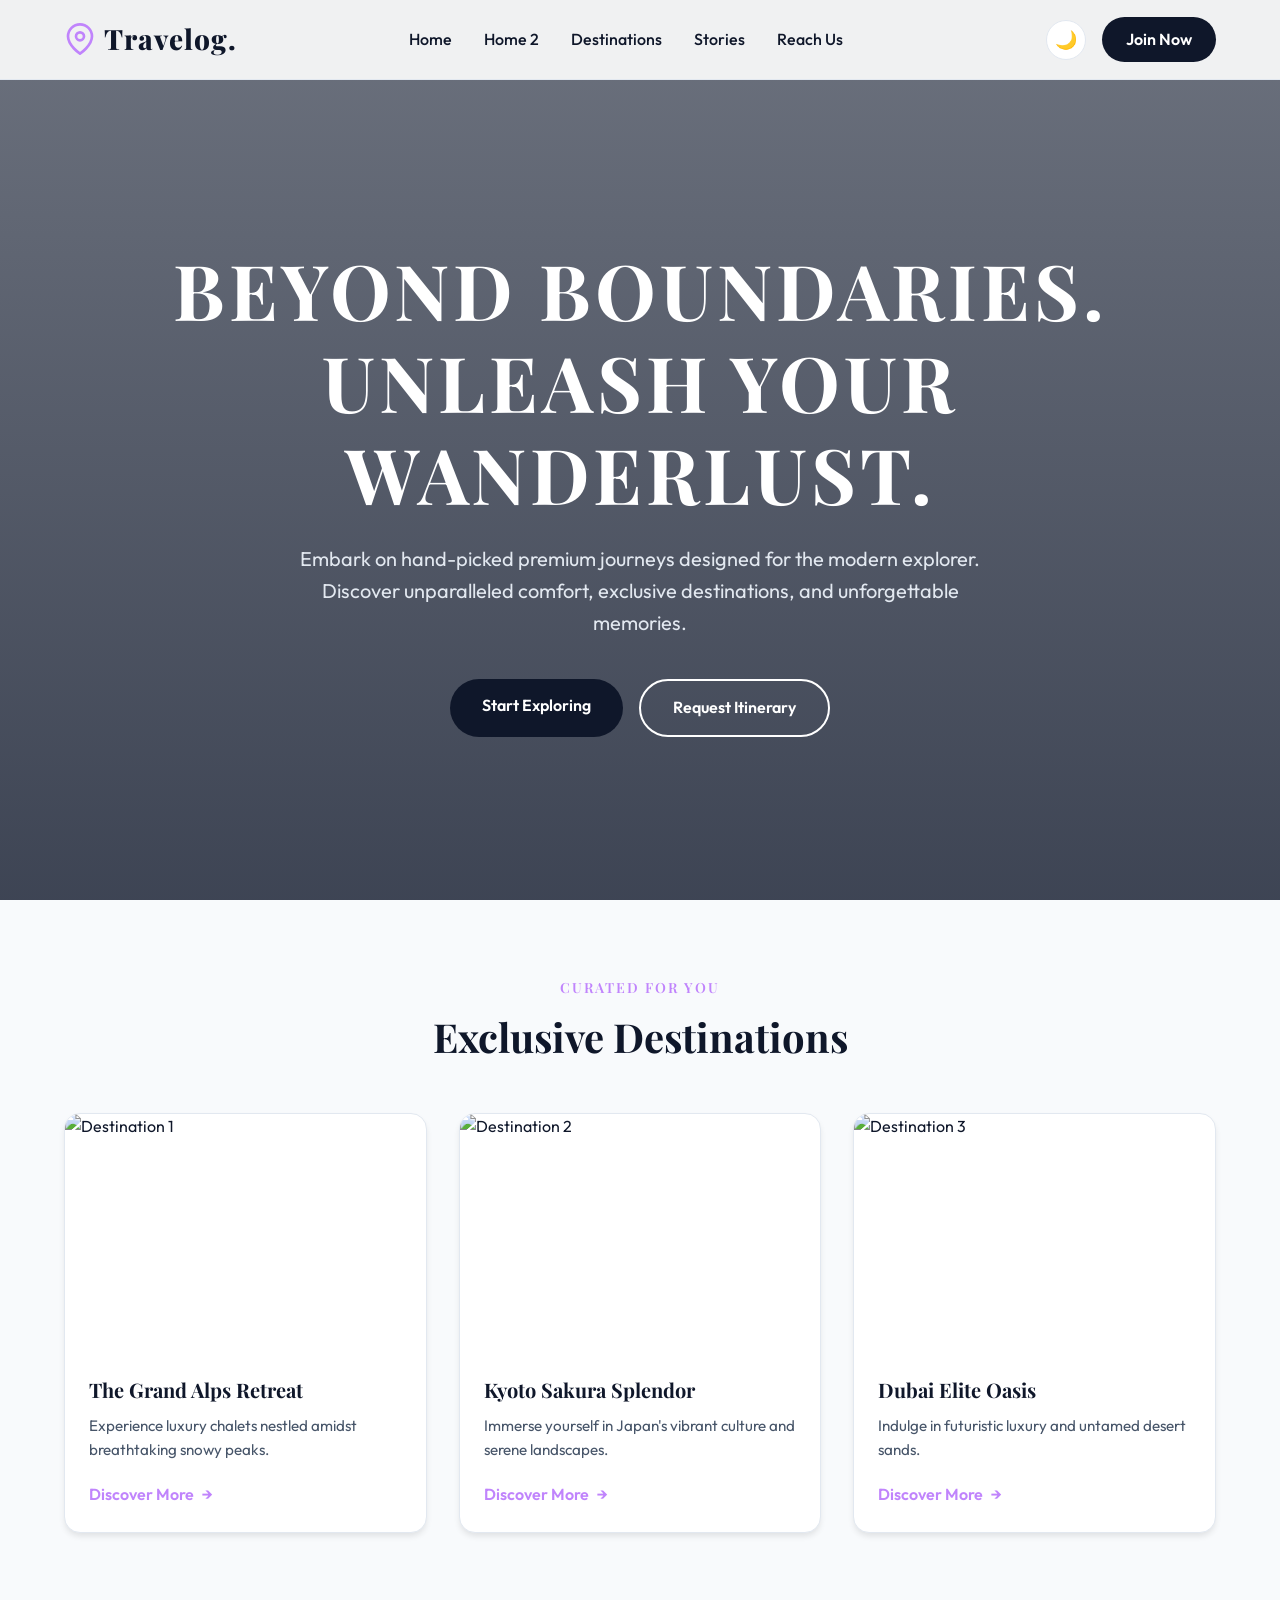
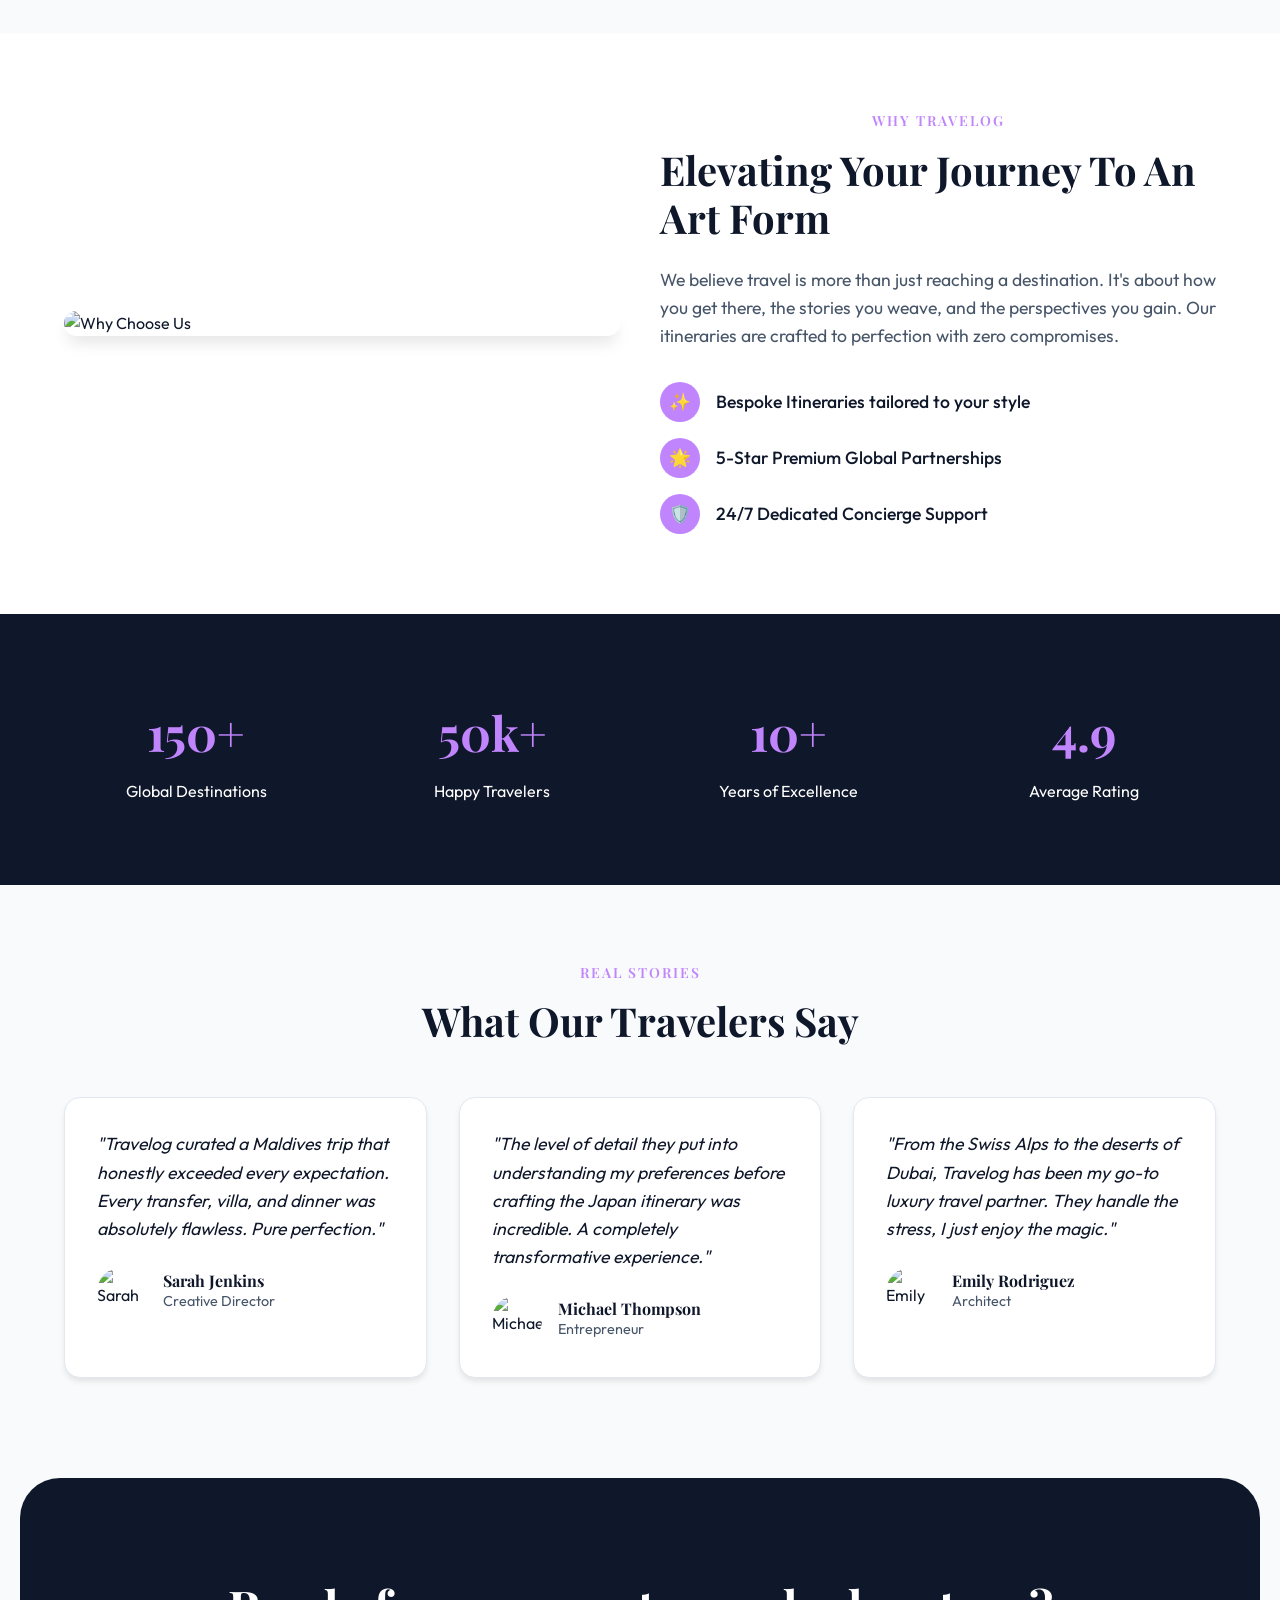
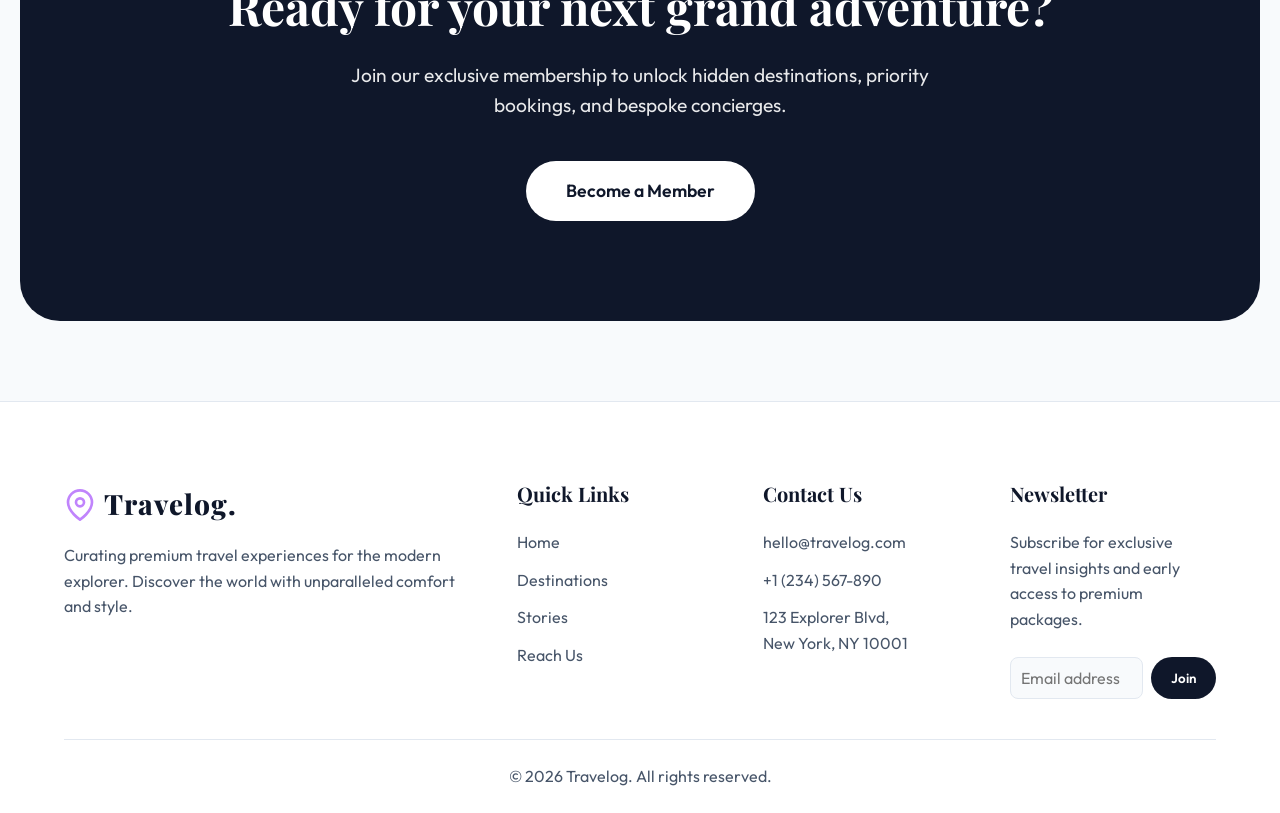
==== index.html @ b3ad79df "1st commit" ====
<!DOCTYPE html>
<html lang="en" data-theme="light">

<head>
    <meta charset="UTF-8">
    <meta name="viewport" content="width=device-width, initial-scale=1.0">
    <title>Travelog | Premium Travel Experiences</title>
    <meta name="description" content="Curating premium travel experiences for the modern explorer.">
    <link rel="stylesheet" href="style.css">
</head>

<body>

    <!-- Navbar -->
    <nav class="navbar">
        <div class="container nav-container">
            <a href="index.html" class="logo" style="display: flex; align-items: center; gap: 8px;">
                <svg width="32" height="32" viewBox="0 0 24 24" fill="none" stroke="currentColor" stroke-width="2"
                    stroke-linecap="round" stroke-linejoin="round" style="color: var(--secondary);">
                    <path d="M21 10c0 7-9 13-9 13s-9-6-9-13a9 9 0 0 1 18 0z"></path>
                    <circle cx="12" cy="10" r="3"></circle>
                </svg>
                Travelog.
            </a>
            <ul class="nav-links">
                <li><a href="index.html">Home</a></li>
                <li><a href="home2.html">Home 2</a></li>
                <li><a href="services.html">Destinations</a></li>
                <li><a href="blog.html">Stories</a></li>
                <li><a href="contact.html">Reach Us</a></li>
                <li class="mobile-only"><button class="theme-toggle" aria-label="Toggle Theme">🌙</button></li>
            </ul>
            <div class="nav-actions">
                <button class="theme-toggle" aria-label="Toggle Theme">🌙</button>
                <a href="signup.html" class="btn btn-primary" style="padding: 10px 24px; color: #fff;">Join Now</a>
                <button class="menu-toggle" aria-label="Toggle Menu">
                    <span></span><span></span><span></span>
                </button>
            </div>
        </div>
    </nav>

    <!-- Hero Section v2 -->
    <header class="hero-v2"
        style="--hero-bg: url('https://images.unsplash.com/photo-1499856871958-5b9627545d1a?auto=format&fit=crop&w=1920&q=80');">
        <div class="container">
            <h1>Beyond Boundaries.<br>Unleash Your Wanderlust.</h1>
            <p>Embark on hand-picked premium journeys designed for the modern explorer. Discover unparalleled comfort,
                exclusive destinations, and unforgettable memories.</p>
            <div class="hero-btns">
                <a href="services.html" class="btn btn-primary">Start Exploring</a>
                <a href="contact.html" class="btn btn-secondary">Request Itinerary</a>
            </div>
        </div>
    </header>

    <!-- Services / Destinations -->
    <section class="section">
        <div class="container">
            <h5 class="section-subtitle">Curated For You</h5>
            <h2 class="section-title">Exclusive Destinations</h2>
            <div class="grid-3">
                <div class="card">
                    <div class="card-img-wrapper">
                        <img src="https://images.unsplash.com/photo-1548013146-72479768bada?auto=format&fit=crop&w=800&q=80"
                            alt="Destination 1" class="card-img" loading="lazy">
                    </div>
                    <div class="card-content">
                        <h3 class="card-title">The Grand Alps Retreat</h3>
                        <p class="card-desc">Experience luxury chalets nestled amidst breathtaking snowy peaks.</p>
                        <a href="services.html" class="card-link">Discover More <span>→</span></a>
                    </div>
                </div>
                <div class="card">
                    <div class="card-img-wrapper">
                        <img src="https://images.unsplash.com/photo-1476514525535-07fb3b4ae5f1?auto=format&fit=crop&w=800&q=80"
                            alt="Destination 2" class="card-img" loading="lazy">
                    </div>
                    <div class="card-content">
                        <h3 class="card-title">Kyoto Sakura Splendor</h3>
                        <p class="card-desc">Immerse yourself in Japan's vibrant culture and serene landscapes.</p>
                        <a href="services.html" class="card-link">Discover More <span>→</span></a>
                    </div>
                </div>
                <div class="card">
                    <div class="card-img-wrapper">
                        <img src="https://images.unsplash.com/photo-1512453979798-5ea266f8880c?auto=format&fit=crop&w=800&q=80"
                            alt="Destination 3" class="card-img" loading="lazy">
                    </div>
                    <div class="card-content">
                        <h3 class="card-title">Dubai Elite Oasis</h3>
                        <p class="card-desc">Indulge in futuristic luxury and untamed desert sands.</p>
                        <a href="services.html" class="card-link">Discover More <span>→</span></a>
                    </div>
                </div>
            </div>
        </div>
    </section>

    <!-- About / Why Choose Us -->
    <section class="section" style="background: var(--surface-color);">
        <div class="container grid-2">
            <div>
                <img src="https://images.unsplash.com/photo-1507525428034-b723cf961d3e?auto=format&fit=crop&w=1000&q=80"
                    alt="Why Choose Us" class="about-img" loading="lazy">
            </div>
            <div>
                <h5 class="section-subtitle">Why Travelog</h5>
                <h2 class="section-title" style="text-align: left; margin-bottom: 24px;">Elevating Your Journey To An
                    Art Form</h2>
                <p style="color: var(--text-muted); font-size: 1.1rem; margin-bottom: 24px;">We believe travel is more
                    than just reaching a destination. It's about how you get there, the stories you weave, and the
                    perspectives you gain. Our itineraries are crafted to perfection with zero compromises.</p>

                <div class="about-list">
                    <div class="about-item">
                        <div class="about-icon">✨</div>
                        <span>Bespoke Itineraries tailored to your style</span>
                    </div>
                    <div class="about-item">
                        <div class="about-icon">🌟</div>
                        <span>5-Star Premium Global Partnerships</span>
                    </div>
                    <div class="about-item">
                        <div class="about-icon">🛡️</div>
                        <span>24/7 Dedicated Concierge Support</span>
                    </div>
                </div>
            </div>
        </div>
    </section>

    <!-- Highlights / Stats -->
    <section class="stats">
        <div class="container stats-grid">
            <div class="stats-col">
                <div class="stat-num">150+</div>
                <p>Global Destinations</p>
            </div>
            <div class="stats-col">
                <div class="stat-num">50k+</div>
                <p>Happy Travelers</p>
            </div>
            <div class="stats-col">
                <div class="stat-num">10+</div>
                <p>Years of Excellence</p>
            </div>
            <div class="stats-col">
                <div class="stat-num">4.9</div>
                <p>Average Rating</p>
            </div>
        </div>
    </section>

    <!-- Testimonials -->
    <section class="section">
        <div class="container">
            <h5 class="section-subtitle">Real Stories</h5>
            <h2 class="section-title">What Our Travelers Say</h2>
            <div class="grid-3">
                <div class="testimonial-card">
                    <p class="testi-text">"Travelog curated a Maldives trip that honestly exceeded every expectation.
                        Every transfer, villa, and dinner was absolutely flawless. Pure perfection."</p>
                    <div class="testi-author">
                        <img src="https://images.unsplash.com/photo-1494790108377-be9c29b29330?auto=format&fit=crop&w=150&q=80"
                            alt="Sarah J." class="author-img" loading="lazy">
                        <div>
                            <h4>Sarah Jenkins</h4>
                            <p style="color: var(--text-muted); font-size: 0.9rem;">Creative Director</p>
                        </div>
                    </div>
                </div>
                <div class="testimonial-card">
                    <p class="testi-text">"The level of detail they put into understanding my preferences before
                        crafting the Japan itinerary was incredible. A completely transformative experience."</p>
                    <div class="testi-author">
                        <img src="https://images.unsplash.com/photo-1507003211169-0a1dd7228f2d?auto=format&fit=crop&w=150&q=80"
                            alt="Michael T." class="author-img" loading="lazy">
                        <div>
                            <h4>Michael Thompson</h4>
                            <p style="color: var(--text-muted); font-size: 0.9rem;">Entrepreneur</p>
                        </div>
                    </div>
                </div>
                <div class="testimonial-card">
                    <p class="testi-text">"From the Swiss Alps to the deserts of Dubai, Travelog has been my go-to
                        luxury travel partner. They handle the stress, I just enjoy the magic."</p>
                    <div class="testi-author">
                        <img src="https://images.unsplash.com/photo-1438761681033-6461ffad8d80?auto=format&fit=crop&w=150&q=80"
                            alt="Emily R." class="author-img" loading="lazy">
                        <div>
                            <h4>Emily Rodriguez</h4>
                            <p style="color: var(--text-muted); font-size: 0.9rem;">Architect</p>
                        </div>
                    </div>
                </div>
            </div>
        </div>
    </section>

    <!-- CTA Section -->
    <section class="section"
        style="background: var(--primary); color: white; text-align: center; border-radius: 40px; margin: 0 20px 80px; padding: 100px 20px;">
        <div class="container">
            <h2 style="font-size: 3rem; margin-bottom: 24px; color: white;">Ready for your next grand adventure?</h2>
            <p style="font-size: 1.2rem; margin-bottom: 40px; opacity: 0.9; max-width: 600px; margin-inline: auto;">Join
                our exclusive membership to unlock hidden destinations, priority bookings, and bespoke concierges.</p>
            <a href="signup.html" class="btn"
                style="background: white; color: var(--primary); font-size: 1.1rem; padding: 16px 40px;">Become a
                Member</a>
        </div>
    </section>

    <!-- Footer -->
    <footer class="footer">
        <div class="container">
            <div class="footer-grid">
                <div class="footer-col">
                    <a href="index.html" class="logo" style="display: flex; align-items: center; gap: 8px;">
                        <svg width="32" height="32" viewBox="0 0 24 24" fill="none" stroke="currentColor"
                            stroke-width="2" stroke-linecap="round" stroke-linejoin="round"
                            style="color: var(--secondary);">
                            <path d="M21 10c0 7-9 13-9 13s-9-6-9-13a9 9 0 0 1 18 0z"></path>
                            <circle cx="12" cy="10" r="3"></circle>
                        </svg>
                        Travelog.
                    </a>
                    <p style="margin-top: 16px;">Curating premium travel experiences for the modern explorer. Discover
                        the world with unparalleled comfort and style.</p>
                </div>
                <div class="footer-col">
                    <h3>Quick Links</h3>
                    <div class="footer-links">
                        <a href="index.html">Home</a>
                        <a href="services.html">Destinations</a>
                        <a href="blog.html">Stories</a>
                        <a href="contact.html">Reach Us</a>
                    </div>
                </div>
                <div class="footer-col">
                    <h3>Contact Us</h3>
                    <div class="footer-links">
                        <a href="mailto:hello@travelog.com">hello@travelog.com</a>
                        <a href="tel:+1234567890">+1 (234) 567-890</a>
                        <a href="#">123 Explorer Blvd,<br>New York, NY 10001</a>
                    </div>
                </div>
                <div class="footer-col">
                    <h3>Newsletter</h3>
                    <p>Subscribe for exclusive travel insights and early access to premium packages.</p>
                    <form style="display: flex; gap: 8px; margin-top: 16px;">
                        <input type="email" placeholder="Email address" class="form-input" style="padding: 10px;"
                            required>
                        <button type="submit" class="btn btn-primary" style="padding: 10px 20px;">Join</button>
                    </form>
                </div>
            </div>
            <div class="footer-bottom">
                <p>&copy; 2026 Travelog. All rights reserved.</p>
            </div>
        </div>
    </footer>

    <script src="script.js"></script>
</body>

</html>
---- style.css ----
@import url('https://fonts.googleapis.com/css2?family=Outfit:wght@300;400;500;600;700&family=Playfair+Display:wght@400;600;700;800&display=swap');

:root {
  /* Colors - Maximum 3 Primary */
  --primary: #0F172A;
  /* Deep Modern Blue */
  --secondary: #C084FC;
  /* Premium Purple */
  --accent: #38BDF8;
  /* Bright Ocean Blue */

  /* Light Theme */
  --bg-color: #F8FAFC;
  --surface-color: #FFFFFF;
  --text-main: #0F172A;
  --text-muted: #475569;
  --border-color: #E2E8F0;
  --shadow-sm: 0 1px 3px rgba(0, 0, 0, 0.1);
  --shadow-md: 0 4px 6px -1px rgba(0, 0, 0, 0.1);
  --shadow-lg: 0 10px 15px -3px rgba(0, 0, 0, 0.1);

  /* Spacing */
  --spacing-xs: 8px;
  --spacing-sm: 16px;
  --spacing-md: 24px;
  --spacing-lg: 32px;
  --spacing-xl: 48px;
  --spacing-xxl: 80px;
}

[data-theme="dark"] {
  --bg-color: #0B0F19;
  --surface-color: #111827;
  --text-main: #F8FAFC;
  --text-muted: #94A3B8;
  --border-color: #334155;
  --shadow-sm: 0 1px 3px rgba(0, 0, 0, 0.5);
  --shadow-md: 0 4px 6px -1px rgba(0, 0, 0, 0.5);
  --shadow-lg: 0 10px 15px -3px rgba(0, 0, 0, 0.5);
}

* {
  margin: 0;
  padding: 0;
  box-sizing: border-box;
}

html {
  scroll-behavior: smooth;
}

body {
  font-family: 'Outfit', sans-serif;
  background-color: var(--bg-color);
  color: var(--text-main);
  line-height: 1.6;
  transition: background-color 0.3s, color 0.3s;
  overflow-x: hidden;
}

h1,
h2,
h3,
h4,
h5,
h6 {
  font-family: 'Playfair Display', serif;
  font-weight: 700;
  line-height: 1.2;
  color: var(--text-main);
}

a {
  text-decoration: none;
  color: inherit;
}

ul {
  list-style: none;
}

img {
  max-width: 100%;
  height: auto;
  display: block;
}

/* Container */
.container {
  width: 100%;
  max-width: 1440px;
  margin: 0 auto;
  padding: 0 5%;
}

/* Buttons */
.btn {
  display: inline-block;
  padding: 14px 32px;
  font-family: 'Outfit', sans-serif;
  font-weight: 600;
  border-radius: 50px;
  cursor: pointer;
  transition: all 0.3s ease;
  border: none;
  text-align: center;
}

.btn-primary {
  background: var(--primary);
  color: #fff;
}

.btn-primary:hover {
  background: var(--secondary);
  transform: translateY(-2px);
  box-shadow: var(--shadow-md);
}

.btn-secondary {
  background: transparent;
  color: var(--primary);
  border: 2px solid var(--primary);
}

[data-theme="dark"] .btn-secondary {
  color: #fff;
  border-color: #fff;
}

.btn-secondary:hover {
  background: var(--primary);
  color: #fff;
  transform: translateY(-2px);
}

[data-theme="dark"] .btn-secondary:hover {
  background: #fff;
  color: var(--primary);
}

/* Navigation */
.navbar {
  position: fixed;
  top: 0;
  left: 0;
  width: 100%;
  height: 80px;
  background-color: rgba(255, 255, 255, 0.9);
  backdrop-filter: blur(10px);
  -webkit-backdrop-filter: blur(10px);
  border-bottom: 1px solid var(--border-color);
  z-index: 1000;
  transition: all 0.3s ease;
}

[data-theme="dark"] .navbar {
  background-color: rgba(11, 15, 25, 0.9);
}

.nav-container {
  display: flex;
  justify-content: space-between;
  align-items: center;
  height: 100%;
}

.logo {
  font-family: 'Playfair Display', serif;
  font-size: 28px;
  font-weight: 800;
  letter-spacing: 1px;
}

.nav-links {
  display: flex;
  gap: 32px;
  align-items: center;
}

.nav-links a {
  font-weight: 500;
  font-size: 16px;
  position: relative;
  transition: color 0.3s;
}

.nav-links a::after {
  content: '';
  position: absolute;
  width: 0%;
  height: 2px;
  background: var(--secondary);
  bottom: -4px;
  left: 0;
  transition: width 0.3s;
}

.nav-links a:hover::after {
  width: 100%;
}

.nav-actions {
  display: flex;
  align-items: center;
  gap: 16px;
}

.theme-toggle {
  background: var(--surface-color);
  border: 1px solid var(--border-color);
  width: 40px;
  height: 40px;
  border-radius: 50%;
  font-size: 18px;
  cursor: pointer;
  color: var(--text-main);
  display: flex;
  align-items: center;
  justify-content: center;
  transition: all 0.3s ease;
}

.theme-toggle:hover {
  transform: rotate(15deg) scale(1.1);
  border-color: var(--secondary);
}

.nav-links .theme-toggle {
  display: none;
  /* Hidden by default, shown in mobile menu */
}

.menu-toggle {
  display: none;
  flex-direction: column;
  gap: 6px;
  background: none;
  border: none;
  cursor: pointer;
  z-index: 1001;
}

.menu-toggle span {
  display: block;
  width: 30px;
  height: 2px;
  background-color: var(--text-main);
  transition: all 0.3s cubic-bezier(0.4, 0, 0.2, 1);
  transform-origin: center;
}

.menu-toggle.open span:nth-child(1) {
  transform: translateY(8px) rotate(45deg);
}

.menu-toggle.open span:nth-child(2) {
  opacity: 0;
  transform: translateX(10px);
}

.menu-toggle.open span:nth-child(3) {
  transform: translateY(-8px) rotate(-45deg);
}

/* Hero Section V2 (Animated & Centered for all pages) */
.hero-v2 {
  position: relative;
  min-height: 100vh;
  display: flex;
  align-items: center;
  justify-content: center;
  text-align: center;
  color: #fff;
  padding-top: 80px;
  overflow: hidden;
}

.hero-v2::before {
  content: '';
  position: absolute;
  top: 0;
  left: 0;
  right: 0;
  bottom: 0;
  background: var(--hero-bg) center/cover no-repeat;
  z-index: 1;
  animation: bgZoom 15s infinite alternate ease-in-out;
}

.hero-v2::after {
  content: '';
  position: absolute;
  top: 0;
  left: 0;
  right: 0;
  bottom: 0;
  background: linear-gradient(rgba(15, 23, 42, 0.6), rgba(15, 23, 42, 0.8));
  z-index: 2;
}

.hero-v2 .container {
  position: relative;
  z-index: 3;
}

.hero-v2 h1 {
  color: #fff;
  font-size: clamp(3.5rem, 6vw, 6rem);
  margin-bottom: 24px;
  text-transform: uppercase;
  letter-spacing: 4px;
  opacity: 0;
  transform: translateY(40px);
  animation: fadeUpElevated 1s forwards 0.3s cubic-bezier(0.2, 0.8, 0.2, 1);
}

.hero-v2 p {
  font-size: 1.25rem;
  max-width: 700px;
  margin: 0 auto 40px;
  opacity: 0;
  transform: translateY(30px);
  animation: fadeUpElevated 1s forwards 0.6s cubic-bezier(0.2, 0.8, 0.2, 1);
  color: #E2E8F0;
}

.hero-v2 .hero-btns {
  display: flex;
  justify-content: center;
  gap: 16px;
  opacity: 0;
  transform: translateY(20px);
  animation: fadeUpElevated 1s forwards 0.9s cubic-bezier(0.2, 0.8, 0.2, 1);
}

.hero-v2 .btn-secondary {
  border-color: #fff;
  color: #fff;
}

.hero-v2 .btn-secondary:hover {
  background: #fff;
  color: #0F172A;
}

/* Animations */
@keyframes bgZoom {
  0% {
    transform: scale(1);
  }

  100% {
    transform: scale(1.15);
  }
}

@keyframes fadeUpElevated {
  to {
    opacity: 1;
    transform: translateY(0);
  }
}

@keyframes fadeUp {
  to {
    opacity: 1;
    transform: translateY(0);
  }
}

@keyframes scaleIn {
  to {
    opacity: 1;
    transform: scale(1);
  }
}

@keyframes floatAnim {
  0% {
    transform: translateY(0px);
  }

  50% {
    transform: translateY(-15px);
  }

  100% {
    transform: translateY(0px);
  }
}

/* Section Common */
.section {
  padding: var(--spacing-xxl) 0;
  position: relative;
  clear: both;
}

.section-title {
  text-align: center;
  font-size: 2.5rem;
  margin-bottom: var(--spacing-lg);
}

.section-subtitle {
  text-align: center;
  color: var(--secondary);
  font-weight: 600;
  letter-spacing: 2px;
  text-transform: uppercase;
  font-size: 0.875rem;
  margin-bottom: var(--spacing-sm);
}

/* Grid Layouts */
.grid-2 {
  display: grid;
  grid-template-columns: repeat(2, 1fr);
  gap: 40px;
  align-items: center;
}

.grid-3 {
  display: grid;
  grid-template-columns: repeat(auto-fit, minmax(300px, 1fr));
  gap: 32px;
  padding: 20px 0;
}

/* Cards (Services, Blog) */
.card {
  background: var(--surface-color);
  border-radius: 16px;
  overflow: hidden;
  box-shadow: var(--shadow-md);
  transition: transform 0.3s, box-shadow 0.3s;
  border: 1px solid var(--border-color);
}

.card:hover {
  transform: translateY(-10px);
  box-shadow: var(--shadow-lg);
}

.card-img-wrapper {
  height: 240px;
  overflow: hidden;
}

.card-img {
  width: 100%;
  height: 100%;
  object-fit: cover;
  transition: transform 0.5s;
}

.card:hover .card-img {
  transform: scale(1.1);
}

.card-content {
  padding: 24px;
}

.card-title {
  font-size: 1.25rem;
  margin-bottom: 12px;
}

.card-desc {
  color: var(--text-muted);
  font-size: 0.95rem;
  margin-bottom: 20px;
}

.card-link {
  color: var(--secondary);
  font-weight: 600;
  display: flex;
  align-items: center;
  gap: 8px;
}

/* About Section */
.about-img {
  border-radius: 24px;
  box-shadow: var(--shadow-lg);
}

.about-list {
  margin-top: 32px;
  display: flex;
  flex-direction: column;
  gap: 16px;
}

.about-item {
  display: flex;
  align-items: center;
  gap: 16px;
  font-size: 1.1rem;
  font-weight: 500;
}

.about-icon {
  width: 40px;
  height: 40px;
  background: var(--secondary);
  color: #fff;
  border-radius: 50%;
  display: flex;
  align-items: center;
  justify-content: center;
}

/* Highlight Stats */
.stats {
  background: var(--primary);
  color: #fff;
  padding: 80px 0;
}

[data-theme="dark"] .stats {
  background: var(--surface-color);
  border-top: 1px solid var(--border-color);
  border-bottom: 1px solid var(--border-color);
}

.stats-grid {
  display: grid;
  grid-template-columns: repeat(auto-fit, minmax(200px, 1fr));
  gap: 32px;
  text-align: center;
}

.stat-num {
  font-size: 3rem;
  font-family: 'Playfair Display', serif;
  font-weight: 700;
  color: var(--secondary);
  margin-bottom: 8px;
}

/* Testimonials */
.testimonial-card {
  background: var(--surface-color);
  padding: 32px;
  border-radius: 16px;
  box-shadow: var(--shadow-md);
  border: 1px solid var(--border-color);
}

.testi-text {
  font-style: italic;
  font-size: 1.1rem;
  margin-bottom: 24px;
}

.testi-author {
  display: flex;
  align-items: center;
  gap: 16px;
}

.author-img {
  width: 50px;
  height: 50px;
  border-radius: 50%;
  object-fit: cover;
}

/* Footer */
.footer {
  background: var(--surface-color);
  border-top: 1px solid var(--border-color);
  padding: 80px 0 24px;
}

.footer-grid {
  display: grid;
  grid-template-columns: 2fr 1fr 1fr 1fr;
  gap: 40px;
  margin-bottom: 40px;
}

.footer-col h3 {
  font-size: 1.25rem;
  margin-bottom: 24px;
}

.footer-col p {
  color: var(--text-muted);
  margin-bottom: 24px;
}

.footer-links {
  display: flex;
  flex-direction: column;
  gap: 12px;
}

.footer-links a {
  color: var(--text-muted);
  transition: color 0.3s;
}

.footer-links a:hover {
  color: var(--secondary);
}

.footer-bottom {
  text-align: center;
  padding-top: 24px;
  border-top: 1px solid var(--border-color);
  color: var(--text-muted);
}

/* Contact Page specific */
.contact-wrapper {
  background: var(--surface-color);
  border-radius: 24px;
  padding: 40px;
  box-shadow: var(--shadow-lg);
  border: 1px solid var(--border-color);
}

.form-group {
  margin-bottom: 24px;
}

.form-label {
  display: block;
  margin-bottom: 8px;
  font-weight: 500;
}

.form-input,
.form-textarea {
  width: 100%;
  padding: 14px 16px;
  border-radius: 8px;
  border: 1px solid var(--border-color);
  background: var(--bg-color);
  color: var(--text-main);
  font-family: inherit;
  font-size: 1rem;
  transition: border-color 0.3s;
}

.form-input:focus,
.form-textarea:focus {
  outline: none;
  border-color: var(--secondary);
}

.form-textarea {
  min-height: 150px;
  resize: vertical;
}

.contact-info {
  display: flex;
  flex-direction: column;
  gap: 32px;
}

.info-item {
  display: flex;
  gap: 16px;
}

.info-icon {
  width: 48px;
  height: 48px;
  background: var(--primary);
  color: #fff;
  border-radius: 12px;
  display: flex;
  align-items: center;
  justify-content: center;
  font-size: 20px;
  flex-shrink: 0;
}

.map-container {
  margin-top: 40px;
  height: 400px;
  border-radius: 16px;
  overflow: hidden;
  box-shadow: var(--shadow-md);
}

/* Auth Pages (Login / Signup) */
.auth-page {
  min-height: 100vh;
  display: flex;
  align-items: center;
  justify-content: center;
  background: var(--bg-color);
  padding: 20px;
  position: relative;
  overflow: hidden;
}

.auth-card {
  width: 100%;
  max-width: 480px;
  background: var(--surface-color);
  padding: 48px;
  border-radius: 24px;
  box-shadow: var(--shadow-lg);
  border: 1px solid var(--border-color);
  position: relative;
  z-index: 2;
  animation: scaleIn 0.8s forwards;
}

.auth-header {
  text-align: center;
  margin-bottom: 32px;
}

.auth-header h1 {
  font-size: 2rem;
  margin-bottom: 8px;
}

.auth-header p {
  color: var(--text-muted);
}

.auth-footer {
  text-align: center;
  margin-top: 24px;
  color: var(--text-muted);
}

.auth-footer a {
  color: var(--secondary);
  font-weight: 600;
}

/* Page Headers (Deprecated, using hero-v2 instead) */

/* Responsive Breakpoints */

/* 1024px - Laptop */
@media (max-width: 1024px) {
  .hero h1 {
    font-size: 3rem;
  }

  .grid-2 {
    gap: 32px;
  }

  .footer-grid {
    grid-template-columns: 1fr 1fr;
    gap: 32px;
  }
}

/* 768px - Tablet */
@media (max-width: 768px) {
  .menu-toggle {
    display: flex;
  }

  .nav-links {
    position: fixed;
    top: 80px;
    right: -100%;
    width: 300px;
    height: calc(100vh - 80px);
    background: var(--surface-color);
    flex-direction: column;
    padding: 40px;
    transition: right 0.4s ease;
    border-left: 1px solid var(--border-color);
    box-shadow: -5px 0 15px rgba(0, 0, 0, 0.1);
  }

  .nav-links.active {
    right: 0;
  }

  .hero-v2 h1 {
    font-size: 3rem;
  }

  .hero-v2 p {
    font-size: 1.1rem;
    padding: 0 20px;
  }

  .hero-v2 .hero-btns {
    flex-wrap: wrap;
    justify-content: center;
  }

  .grid-2 {
    grid-template-columns: 1fr;
  }

  .section-title {
    font-size: 2rem;
  }

  .nav-actions .theme-toggle {
    display: none;
  }

  .nav-links .theme-toggle {
    display: block;
    margin-top: 20px;
    align-self: flex-start;
  }
}

/* 360px - Mobile */
@media (max-width: 480px) {
  .container {
    padding: 0 20px;
  }

  .hero h1 {
    font-size: 2.2rem;
  }

  .hero-btns {
    flex-direction: column;
    width: 100%;
  }

  .btn {
    width: 100%;
  }

  .footer-grid {
    grid-template-columns: 1fr;
  }

  .auth-card {
    padding: 32px 20px;
  }

  .nav-links {
    width: 100%;
    right: -100%;
  }
}
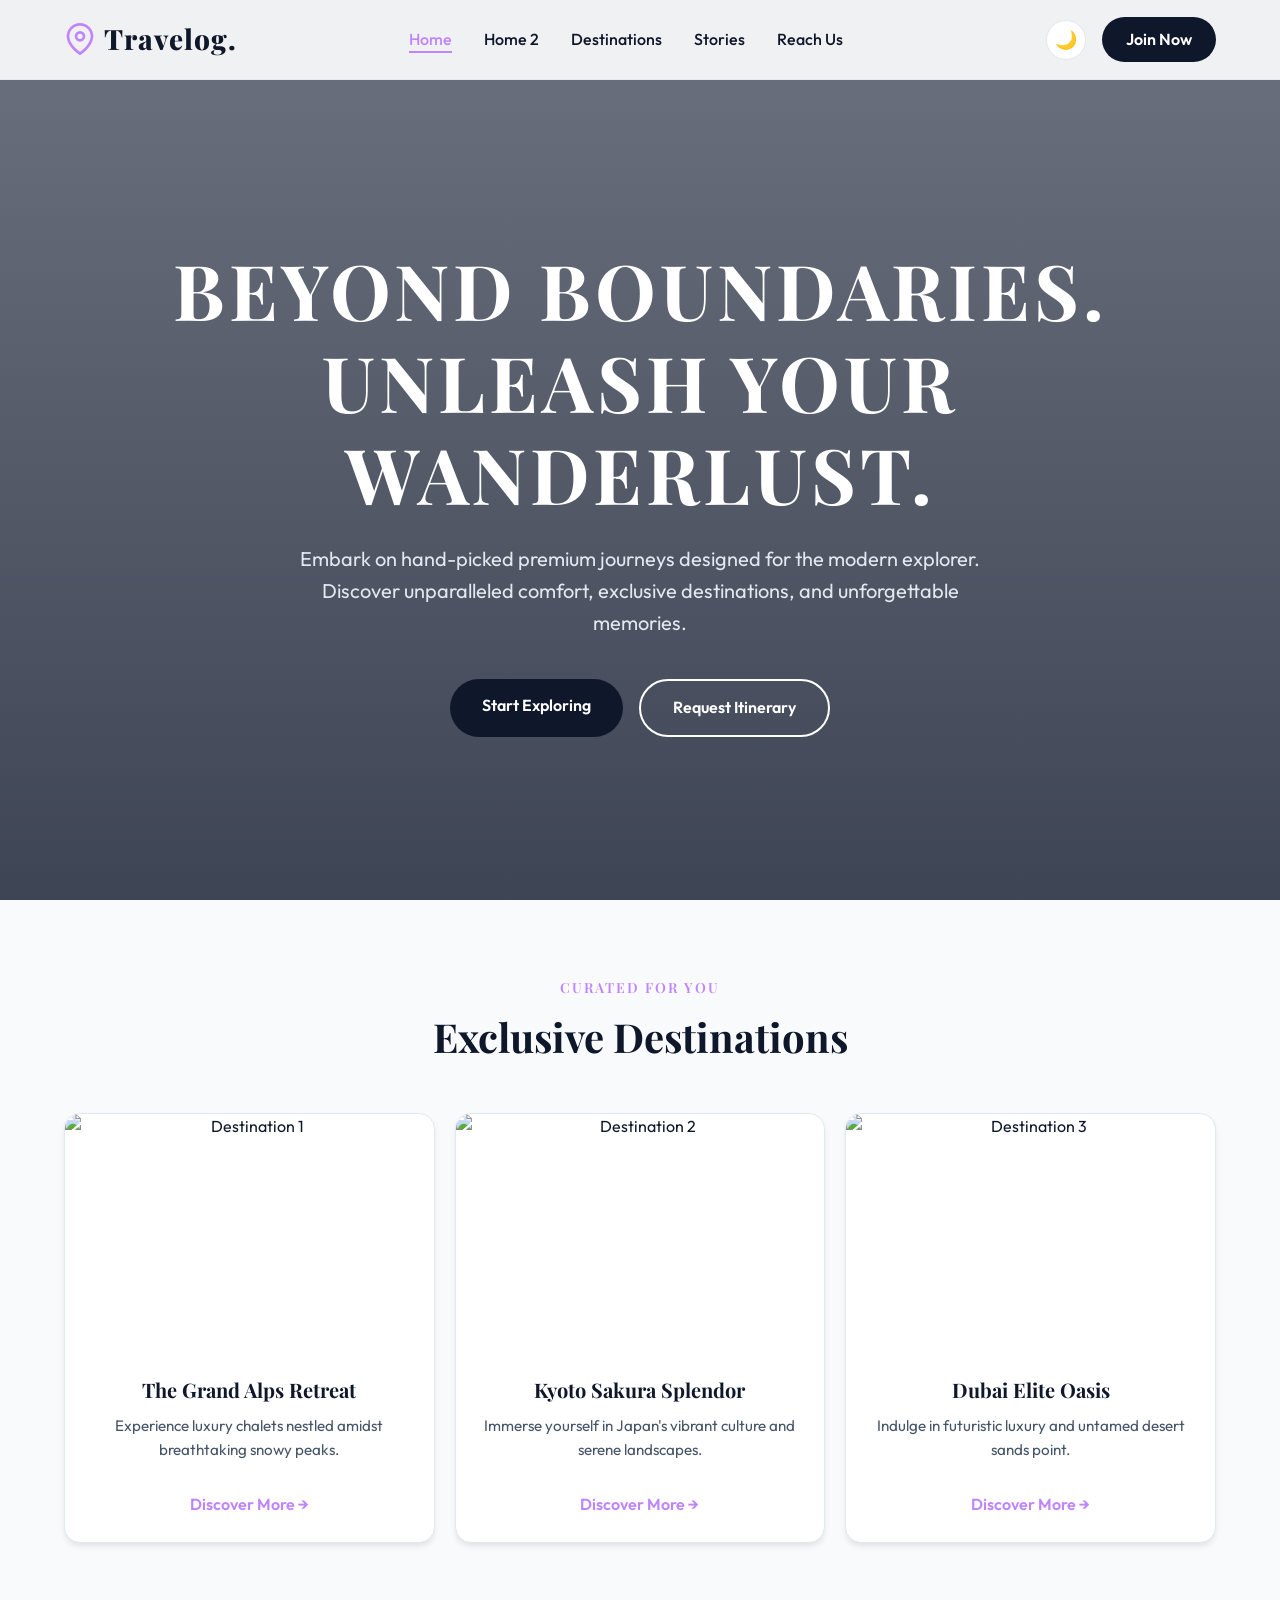
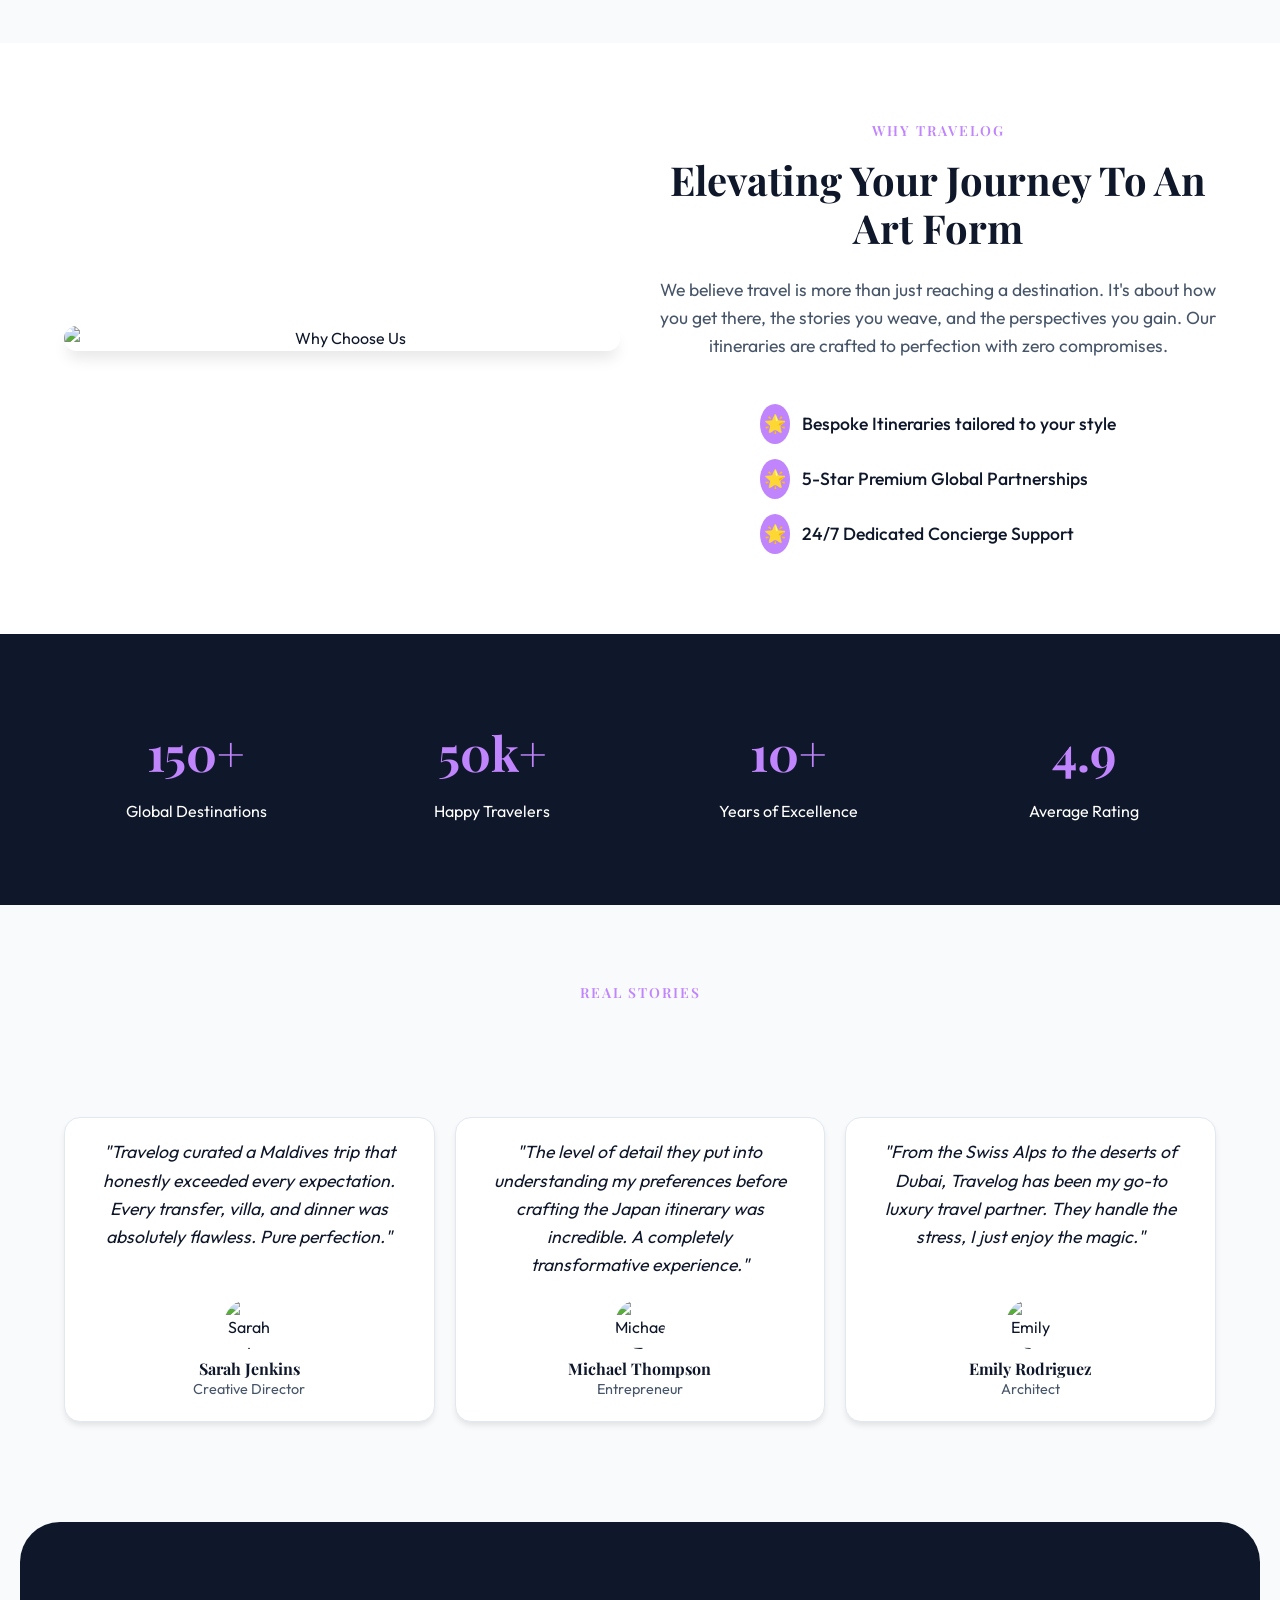
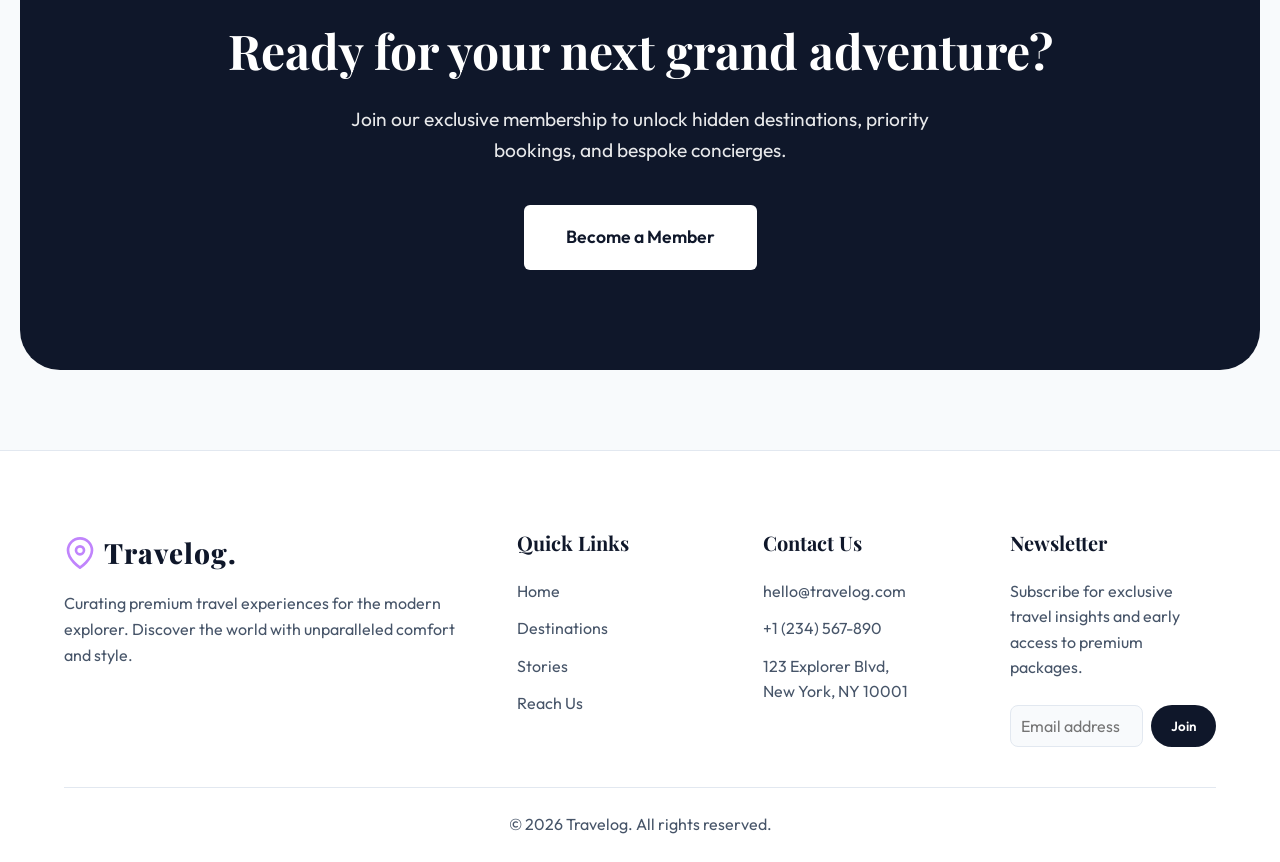
==== commit fb153b6b: "1st commit" ====
--- a/index.html
+++ b/index.html
@@ -7,6 +7,7 @@
     <title>Travelog | Premium Travel Experiences</title>
     <meta name="description" content="Curating premium travel experiences for the modern explorer.">
     <link rel="stylesheet" href="style.css">
+    <link rel="icon" type="image/svg+xml" href="favicon.svg">
 </head>
 
 <body>
@@ -23,12 +24,13 @@
                 Travelog.
             </a>
             <ul class="nav-links">
-                <li><a href="index.html">Home</a></li>
+                <li><a href="index.html" class="active">Home</a></li>
                 <li><a href="home2.html">Home 2</a></li>
                 <li><a href="services.html">Destinations</a></li>
                 <li><a href="blog.html">Stories</a></li>
                 <li><a href="contact.html">Reach Us</a></li>
-                <li class="mobile-only"><button class="theme-toggle" aria-label="Toggle Theme">🌙</button></li>
+                <li><button class="theme-toggle" aria-label="Toggle Theme">🌙</button></li>
+                <li class="nav-btn-mobile"><a href="signup.html" class="btn btn-primary" style="padding: 10px 24px; color: #fff;">Join Now</a></li>
             </ul>
             <div class="nav-actions">
                 <button class="theme-toggle" aria-label="Toggle Theme">🌙</button>
@@ -56,79 +58,213 @@
 
     <!-- Services / Destinations -->
     <section class="section">
-        <div class="container">
-            <h5 class="section-subtitle">Curated For You</h5>
-            <h2 class="section-title">Exclusive Destinations</h2>
-            <div class="grid-3">
-                <div class="card">
-                    <div class="card-img-wrapper">
-                        <img src="https://images.unsplash.com/photo-1548013146-72479768bada?auto=format&fit=crop&w=800&q=80"
-                            alt="Destination 1" class="card-img" loading="lazy">
-                    </div>
-                    <div class="card-content">
-                        <h3 class="card-title">The Grand Alps Retreat</h3>
-                        <p class="card-desc">Experience luxury chalets nestled amidst breathtaking snowy peaks.</p>
-                        <a href="services.html" class="card-link">Discover More <span>→</span></a>
-                    </div>
-                </div>
-                <div class="card">
-                    <div class="card-img-wrapper">
-                        <img src="https://images.unsplash.com/photo-1476514525535-07fb3b4ae5f1?auto=format&fit=crop&w=800&q=80"
-                            alt="Destination 2" class="card-img" loading="lazy">
-                    </div>
-                    <div class="card-content">
-                        <h3 class="card-title">Kyoto Sakura Splendor</h3>
-                        <p class="card-desc">Immerse yourself in Japan's vibrant culture and serene landscapes.</p>
-                        <a href="services.html" class="card-link">Discover More <span>→</span></a>
-                    </div>
-                </div>
-                <div class="card">
-                    <div class="card-img-wrapper">
-                        <img src="https://images.unsplash.com/photo-1512453979798-5ea266f8880c?auto=format&fit=crop&w=800&q=80"
-                            alt="Destination 3" class="card-img" loading="lazy">
-                    </div>
-                    <div class="card-content">
-                        <h3 class="card-title">Dubai Elite Oasis</h3>
-                        <p class="card-desc">Indulge in futuristic luxury and untamed desert sands.</p>
-                        <a href="services.html" class="card-link">Discover More <span>→</span></a>
-                    </div>
-                </div>
-            </div>
-        </div>
-    </section>
+    <div class="container">
+        <h5 class="section-subtitle" style="text-align:center;">Curated For You</h5>
+        <h2 class="section-title" style="text-align:center;">Exclusive Destinations</h2>
+
+        <style>
+            .grid-3 {
+                display: grid;
+                grid-template-columns: repeat(3, 1fr);
+                gap: 20px;
+            }
+
+            /* Center all card content */
+            .card {
+                text-align: center;
+            }
+
+            .card-content {
+                display: flex;
+                flex-direction: column;
+                align-items: center;
+            }
+
+            .card-link {
+                display: inline-block;
+                margin-top: 10px;
+            }
+
+            /* Tablet view */
+            @media (min-width: 768px) and (max-width: 1023px) {
+                .grid-3 {
+                    grid-template-columns: repeat(2, 1fr);
+                }
+
+                .grid-3 .card:nth-child(3) {
+                    grid-column: 1 / -1;
+                    justify-self: center;
+                    max-width: 350px;
+                }
+            }
+
+            /* Mobile */
+            @media (max-width: 767px) {
+                .grid-3 {
+                    grid-template-columns: 1fr;
+                }
+            }
+        </style>
+
+        <div class="grid-3">
+
+            <!-- Card 1 -->
+            <div class="card">
+                <div class="card-img-wrapper">
+                    <img src="https://images.unsplash.com/photo-1548013146-72479768bada?auto=format&fit=crop&w=800&q=80"
+                        alt="Destination 1" class="card-img" loading="lazy" style="width:100%;">
+                </div>
+                <div class="card-content">
+                    <h3 class="card-title">The Grand Alps Retreat</h3>
+                    <p class="card-desc">Experience luxury chalets nestled amidst breathtaking snowy peaks.</p>
+                    <a href="services.html" class="card-link">Discover More →</a>
+                </div>
+            </div>
+
+            <!-- Card 2 -->
+            <div class="card">
+                <div class="card-img-wrapper">
+                    <img src="https://images.unsplash.com/photo-1476514525535-07fb3b4ae5f1?auto=format&fit=crop&w=800&q=80"
+                        alt="Destination 2" class="card-img" loading="lazy" style="width:100%;">
+                </div>
+                <div class="card-content">
+                    <h3 class="card-title">Kyoto Sakura Splendor</h3>
+                    <p class="card-desc">Immerse yourself in Japan's vibrant culture and serene landscapes.</p>
+                    <a href="services.html" class="card-link">Discover More →</a>
+                </div>
+            </div>
+
+            <!-- Card 3 -->
+            <div class="card">
+                <div class="card-img-wrapper">
+                    <img src="https://images.unsplash.com/photo-1512453979798-5ea266f8880c?auto=format&fit=crop&w=800&q=80"
+                        alt="Destination 3" class="card-img" loading="lazy" style="width:100%;">
+                </div>
+                <div class="card-content">
+                    <h3 class="card-title">Dubai Elite Oasis</h3>
+                    <p class="card-desc">Indulge in futuristic luxury and untamed desert sands point.</p>
+                    <a href="services.html" class="card-link">Discover More →</a>
+                </div>
+            </div>
+
+        </div>
+    </div>
+</section>
 
     <!-- About / Why Choose Us -->
     <section class="section" style="background: var(--surface-color);">
-        <div class="container grid-2">
-            <div>
-                <img src="https://images.unsplash.com/photo-1507525428034-b723cf961d3e?auto=format&fit=crop&w=1000&q=80"
-                    alt="Why Choose Us" class="about-img" loading="lazy">
-            </div>
-            <div>
-                <h5 class="section-subtitle">Why Travelog</h5>
-                <h2 class="section-title" style="text-align: left; margin-bottom: 24px;">Elevating Your Journey To An
-                    Art Form</h2>
-                <p style="color: var(--text-muted); font-size: 1.1rem; margin-bottom: 24px;">We believe travel is more
-                    than just reaching a destination. It's about how you get there, the stories you weave, and the
-                    perspectives you gain. Our itineraries are crafted to perfection with zero compromises.</p>
-
-                <div class="about-list">
-                    <div class="about-item">
-                        <div class="about-icon">✨</div>
-                        <span>Bespoke Itineraries tailored to your style</span>
-                    </div>
-                    <div class="about-item">
-                        <div class="about-icon">🌟</div>
-                        <span>5-Star Premium Global Partnerships</span>
-                    </div>
-                    <div class="about-item">
-                        <div class="about-icon">🛡️</div>
-                        <span>24/7 Dedicated Concierge Support</span>
-                    </div>
-                </div>
-            </div>
-        </div>
-    </section>
+    <div class="container grid-2" style="align-items: center;">
+
+        <style>
+            /* Center right side content */
+            .about-content {
+                text-align: center;
+                display: flex;
+                flex-direction: column;
+                align-items: center;
+            }
+
+            .about-content p {
+                text-align: center;
+                max-width: 600px;
+            }
+
+            /* Center list */
+            .about-list {
+                display: flex;
+                flex-direction: column;
+                align-items: center;
+                gap: 15px;
+                margin-top: 20px;
+            }
+
+            /* Align icon + text nicely */
+            .about-item {
+                display: flex;
+                align-items: center;
+                gap: 10px;
+                justify-content: center;
+            }
+
+            /* Mobile fix */
+            @media (max-width: 767px) {
+                .grid-2 {
+                    display: grid;
+                    grid-template-columns: 1fr;
+                    text-align: center;
+                }
+            }
+        </style>
+
+        <!-- Image -->
+        <div style="text-align:center;">
+            <img src="https://images.unsplash.com/photo-1507525428034-b723cf961d3e?auto=format&fit=crop&w=1000&q=80"
+                alt="Why Choose Us" class="about-img" loading="lazy" style="max-width:100%;">
+        </div>
+
+        <!-- Content -->
+        <div class="about-content">
+            <h5 class="section-subtitle">Why Travelog</h5>
+
+            <h2 class="section-title" style="margin-bottom: 24px;">
+                Elevating Your Journey To An Art Form
+            </h2>
+
+            <p style="color: var(--text-muted); font-size: 1.1rem; margin-bottom: 24px;">
+                We believe travel is more than just reaching a destination. It's about how you get there, the stories
+                you weave, and the perspectives you gain. Our itineraries are crafted to perfection with zero
+                compromises.
+            </p>
+<style>
+    .about-list {
+        display: flex;
+        flex-direction: column;
+        align-items: center; /* keeps whole block centered */
+        gap: 15px;
+        margin-top: 20px;
+    }
+
+    .about-item {
+        display: flex;
+        align-items: center;
+        gap: 12px;
+        width: 100%;
+        max-width: 420px; /* controls alignment width */
+    }
+
+    /* FIX: equal width for icons */
+    .about-icon {
+        width: 30px;
+        text-align: center;
+        flex-shrink: 0;
+        font-size: 18px;
+    }
+
+    /* FIX: text starts in same vertical line */
+    .about-item span {
+        text-align: left;
+        flex: 1;
+    }
+</style>
+
+            <div class="about-list">
+                <div class="about-item">
+                    <div class="about-icon">🌟</div>
+                    <span>Bespoke Itineraries tailored to your style</span>
+                </div>
+                <div class="about-item">
+                    <div class="about-icon">🌟</div>
+                    <span>5-Star Premium Global Partnerships</span>
+                </div>
+                <div class="about-item">
+                    <div class="about-icon">🌟</div>
+                    <span>24/7 Dedicated Concierge Support</span>
+                </div>
+            </div>
+        </div>
+
+    </div>
+</section>
 
     <!-- Highlights / Stats -->
     <section class="stats">
@@ -154,49 +290,120 @@
 
     <!-- Testimonials -->
     <section class="section">
-        <div class="container">
-            <h5 class="section-subtitle">Real Stories</h5>
-            <h2 class="section-title">What Our Travelers Say</h2>
-            <div class="grid-3">
-                <div class="testimonial-card">
-                    <p class="testi-text">"Travelog curated a Maldives trip that honestly exceeded every expectation.
-                        Every transfer, villa, and dinner was absolutely flawless. Pure perfection."</p>
-                    <div class="testi-author">
-                        <img src="https://images.unsplash.com/photo-1494790108377-be9c29b29330?auto=format&fit=crop&w=150&q=80"
-                            alt="Sarah J." class="author-img" loading="lazy">
-                        <div>
-                            <h4>Sarah Jenkins</h4>
-                            <p style="color: var(--text-muted); font-size: 0.9rem;">Creative Director</p>
-                        </div>
+    <div class="container">
+        <h5 class="section-subtitle" style="text-align:center;">Real Stories</h5>
+        <h2 class="section-title" style="text-align:center;">What Our Travelers Say</h2>
+
+        <style>
+            .grid-3 {
+                display: grid;
+                grid-template-columns: repeat(3, 1fr);
+                gap: 20px;
+            }
+
+            /* Card styling */
+            .testimonial-card {
+                text-align: center;
+                padding: 20px;
+                display: flex;
+                flex-direction: column;
+                align-items: center;
+                justify-content: space-between;
+            }
+
+            /* Text alignment same line across cards */
+            .testi-text {
+                text-align: center;
+                max-width: 90%;
+                margin-bottom: 20px;
+            }
+
+            /* Author section centered */
+            .testi-author {
+                display: flex;
+                flex-direction: column;
+                align-items: center;
+                gap: 10px;
+            }
+
+            .author-img {
+                border-radius: 50%;
+            }
+
+            /* Tablet view */
+            @media (min-width: 768px) and (max-width: 1023px) {
+                .grid-3 {
+                    grid-template-columns: repeat(2, 1fr);
+                }
+
+                .grid-3 .testimonial-card:nth-child(3) {
+                    grid-column: 1 / -1;
+                    justify-self: center;
+                    max-width: 400px;
+                }
+            }
+
+            /* Mobile */
+            @media (max-width: 767px) {
+                .grid-3 {
+                    grid-template-columns: 1fr;
+                }
+            }
+        </style>
+
+        <div class="grid-3">
+
+            <!-- Card 1 -->
+            <div class="testimonial-card">
+                <p class="testi-text">
+                    "Travelog curated a Maldives trip that honestly exceeded every expectation.
+                    Every transfer, villa, and dinner was absolutely flawless. Pure perfection."
+                </p>
+                <div class="testi-author">
+                    <img src="https://images.unsplash.com/photo-1494790108377-be9c29b29330?auto=format&fit=crop&w=150&q=80"
+                        alt="Sarah J." class="author-img" loading="lazy">
+                    <div>
+                        <h4>Sarah Jenkins</h4>
+                        <p style="color: var(--text-muted); font-size: 0.9rem;">Creative Director</p>
                     </div>
                 </div>
-                <div class="testimonial-card">
-                    <p class="testi-text">"The level of detail they put into understanding my preferences before
-                        crafting the Japan itinerary was incredible. A completely transformative experience."</p>
-                    <div class="testi-author">
-                        <img src="https://images.unsplash.com/photo-1507003211169-0a1dd7228f2d?auto=format&fit=crop&w=150&q=80"
-                            alt="Michael T." class="author-img" loading="lazy">
-                        <div>
-                            <h4>Michael Thompson</h4>
-                            <p style="color: var(--text-muted); font-size: 0.9rem;">Entrepreneur</p>
-                        </div>
+            </div>
+
+            <!-- Card 2 -->
+            <div class="testimonial-card">
+                <p class="testi-text">
+                    "The level of detail they put into understanding my preferences before
+                    crafting the Japan itinerary was incredible. A completely transformative experience."
+                </p>
+                <div class="testi-author">
+                    <img src="https://images.unsplash.com/photo-1507003211169-0a1dd7228f2d?auto=format&fit=crop&w=150&q=80"
+                        alt="Michael T." class="author-img" loading="lazy">
+                    <div>
+                        <h4>Michael Thompson</h4>
+                        <p style="color: var(--text-muted); font-size: 0.9rem;">Entrepreneur</p>
                     </div>
                 </div>
-                <div class="testimonial-card">
-                    <p class="testi-text">"From the Swiss Alps to the deserts of Dubai, Travelog has been my go-to
-                        luxury travel partner. They handle the stress, I just enjoy the magic."</p>
-                    <div class="testi-author">
-                        <img src="https://images.unsplash.com/photo-1438761681033-6461ffad8d80?auto=format&fit=crop&w=150&q=80"
-                            alt="Emily R." class="author-img" loading="lazy">
-                        <div>
-                            <h4>Emily Rodriguez</h4>
-                            <p style="color: var(--text-muted); font-size: 0.9rem;">Architect</p>
-                        </div>
+            </div>
+
+            <!-- Card 3 -->
+            <div class="testimonial-card">
+                <p class="testi-text">
+                    "From the Swiss Alps to the deserts of Dubai, Travelog has been my go-to
+                    luxury travel partner. They handle the stress, I just enjoy the magic."
+                </p>
+                <div class="testi-author">
+                    <img src="https://images.unsplash.com/photo-1438761681033-6461ffad8d80?auto=format&fit=crop&w=150&q=80"
+                        alt="Emily R." class="author-img" loading="lazy">
+                    <div>
+                        <h4>Emily Rodriguez</h4>
+                        <p style="color: var(--text-muted); font-size: 0.9rem;">Architect</p>
                     </div>
                 </div>
             </div>
-        </div>
-    </section>
+
+        </div>
+    </div>
+</section>
 
     <!-- CTA Section -->
     <section class="section"
@@ -205,9 +412,31 @@
             <h2 style="font-size: 3rem; margin-bottom: 24px; color: white;">Ready for your next grand adventure?</h2>
             <p style="font-size: 1.2rem; margin-bottom: 40px; opacity: 0.9; max-width: 600px; margin-inline: auto;">Join
                 our exclusive membership to unlock hidden destinations, priority bookings, and bespoke concierges.</p>
-            <a href="signup.html" class="btn"
-                style="background: white; color: var(--primary); font-size: 1.1rem; padding: 16px 40px;">Become a
-                Member</a>
+            <style>
+    .custom-btn {
+        background: white;
+        color: var(--primary);
+        font-size: 1.1rem;
+        padding: 16px 40px;
+        display: inline-block;
+        text-decoration: none;
+        transition: all 0.3s ease;
+        border-radius: 6px;
+        border: 2px solid transparent;
+    }
+
+    .custom-btn:hover {
+        background: var(--primary);
+        color: white;
+        border: 2px solid white;
+        transform: translateY(-3px);
+        box-shadow: 0 8px 20px rgba(0,0,0,0.2);
+    }
+</style>
+
+<a href="signup.html" class="btn custom-btn">
+    Become a Member
+</a>
         </div>
     </section>
 
--- a/style.css
+++ b/style.css
@@ -196,8 +196,13 @@
   transition: width 0.3s;
 }
 
-.nav-links a:hover::after {
+.nav-links a:hover::after,
+.nav-links a.active::after {
   width: 100%;
+}
+
+.nav-links a.active {
+  color: var(--secondary);
 }
 
 .nav-actions {
@@ -695,12 +700,12 @@
 .auth-page {
   min-height: 100vh;
   display: flex;
-  align-items: center;
-  justify-content: center;
+  flex-direction: column;
+  align-items: center;
   background: var(--bg-color);
-  padding: 20px;
+  padding: 60px 20px;
   position: relative;
-  overflow: hidden;
+  overflow-y: auto;
 }
 
 .auth-card {
@@ -807,6 +812,21 @@
     font-size: 2rem;
   }
 
+  .nav-actions .btn-primary {
+    display: none;
+  }
+
+  .nav-links .nav-btn-mobile {
+    display: block;
+    width: 100%;
+    margin-top: 20px;
+  }
+
+  .nav-btn-mobile .btn-primary {
+    width: 100%;
+    display: block;
+  }
+
   .nav-actions .theme-toggle {
     display: none;
   }
@@ -849,4 +869,112 @@
     width: 100%;
     right: -100%;
   }
+}
+
+/* Auth Page Simplified Header */
+.auth-nav {
+  width: 100%;
+  padding: 20px 0;
+  display: flex;
+  align-items: center;
+  justify-content: center;
+  margin-bottom: 20px;
+}
+
+.auth-nav .logo {
+  font-size: 32px;
+  color: #fff;
+}
+
+/* Social Auth Styles */
+.social-auth {
+  margin: 32px 0;
+  text-align: center;
+}
+
+.social-title {
+  position: relative;
+  font-size: 0.8rem;
+  font-weight: 600;
+  color: var(--text-muted);
+  text-transform: uppercase;
+  letter-spacing: 2px;
+  margin-bottom: 24px;
+}
+
+.social-title::before,
+.social-title::after {
+  content: '';
+  position: absolute;
+  top: 50%;
+  width: 25%;
+  height: 1px;
+  background: var(--border-color);
+}
+
+.social-title::before { left: 0; }
+.social-title::after { right: 0; }
+
+.social-btns {
+  display: grid;
+  grid-template-columns: 1fr 1fr;
+  gap: 16px;
+}
+
+.social-btn {
+  display: flex;
+  align-items: center;
+  justify-content: center;
+  gap: 12px;
+  padding: 12px;
+  border-radius: 12px;
+  border: 1px solid var(--border-color);
+  background: var(--surface-color);
+  color: var(--text-main);
+  font-weight: 600;
+  cursor: pointer;
+  transition: all 0.3s ease;
+  font-family: inherit;
+}
+
+.social-btn:hover {
+  background: var(--bg-color);
+  transform: translateY(-2px);
+  border-color: var(--secondary);
+}
+
+.social-btn svg {
+  flex-shrink: 0;
+}
+
+/* Terms Checkbox */
+.terms-group {
+  margin: 16px 0;
+  font-size: 0.9rem;
+  display: flex;
+  align-items: center;
+  gap: 8px;
+  color: var(--text-muted);
+}
+
+.terms-group input {
+  cursor: pointer;
+}
+
+.terms-group a {
+  color: var(--secondary);
+  font-weight: 500;
+}
+
+.nav-btn-mobile {
+  display: none;
+}
+
+/* Hide Scrollbar Utility but allow scrolling */
+.hide-scrollbar {
+  -ms-overflow-style: none;  /* IE and Edge */
+  scrollbar-width: none;  /* Firefox */
+}
+.hide-scrollbar::-webkit-scrollbar {
+  display: none; /* Chrome, Safari and Opera */
 }
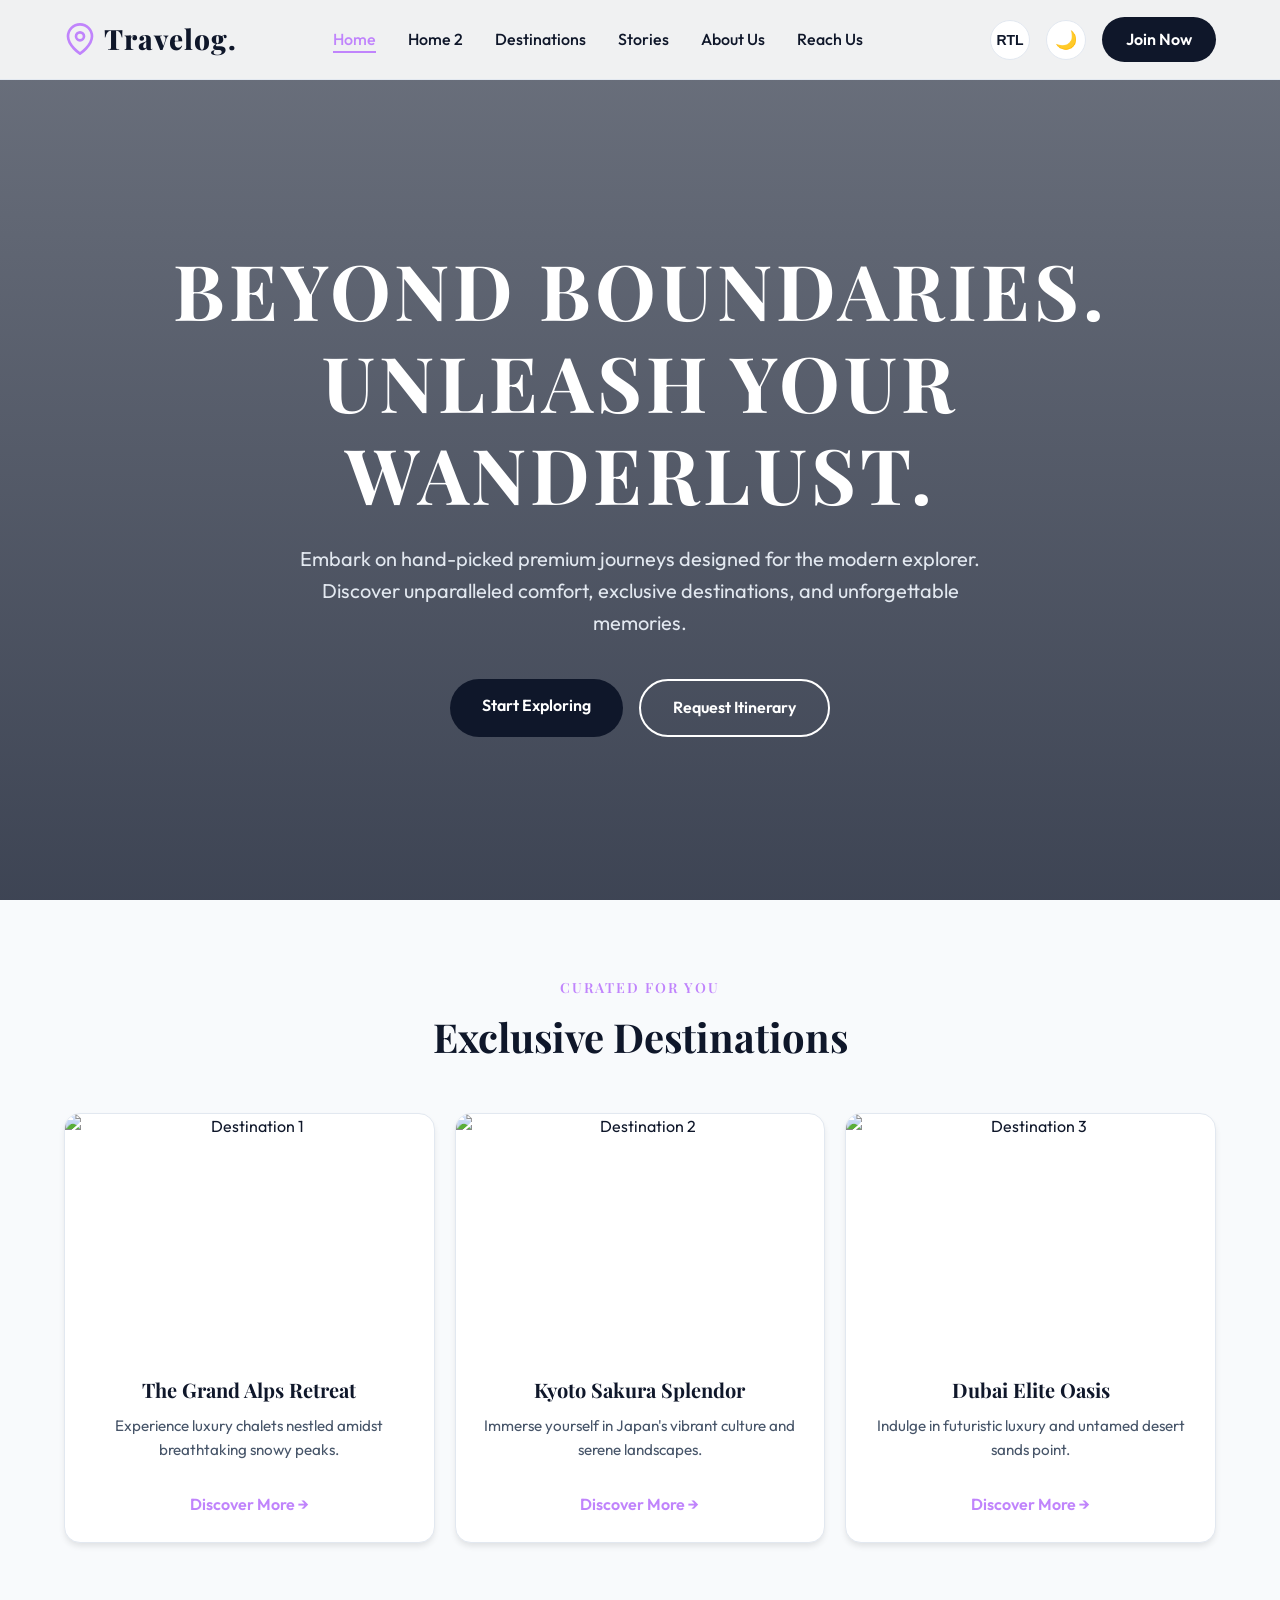
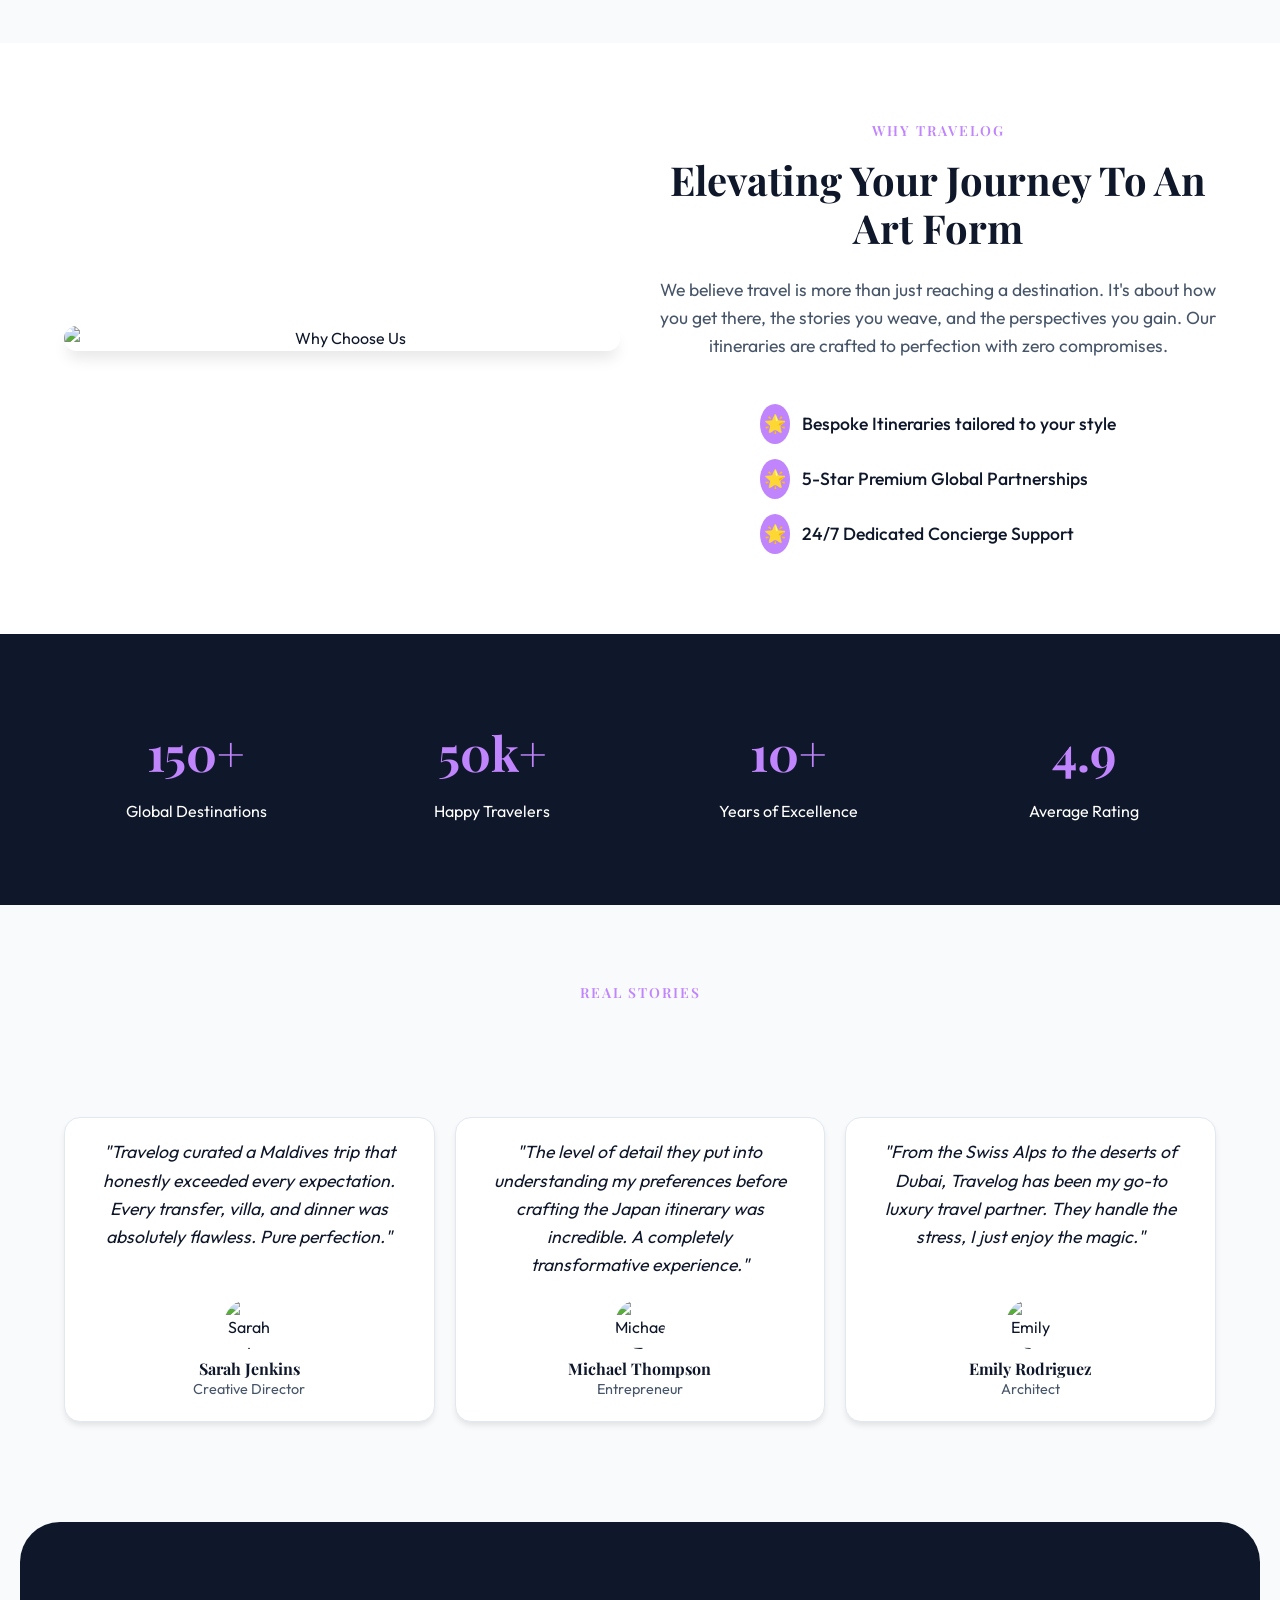
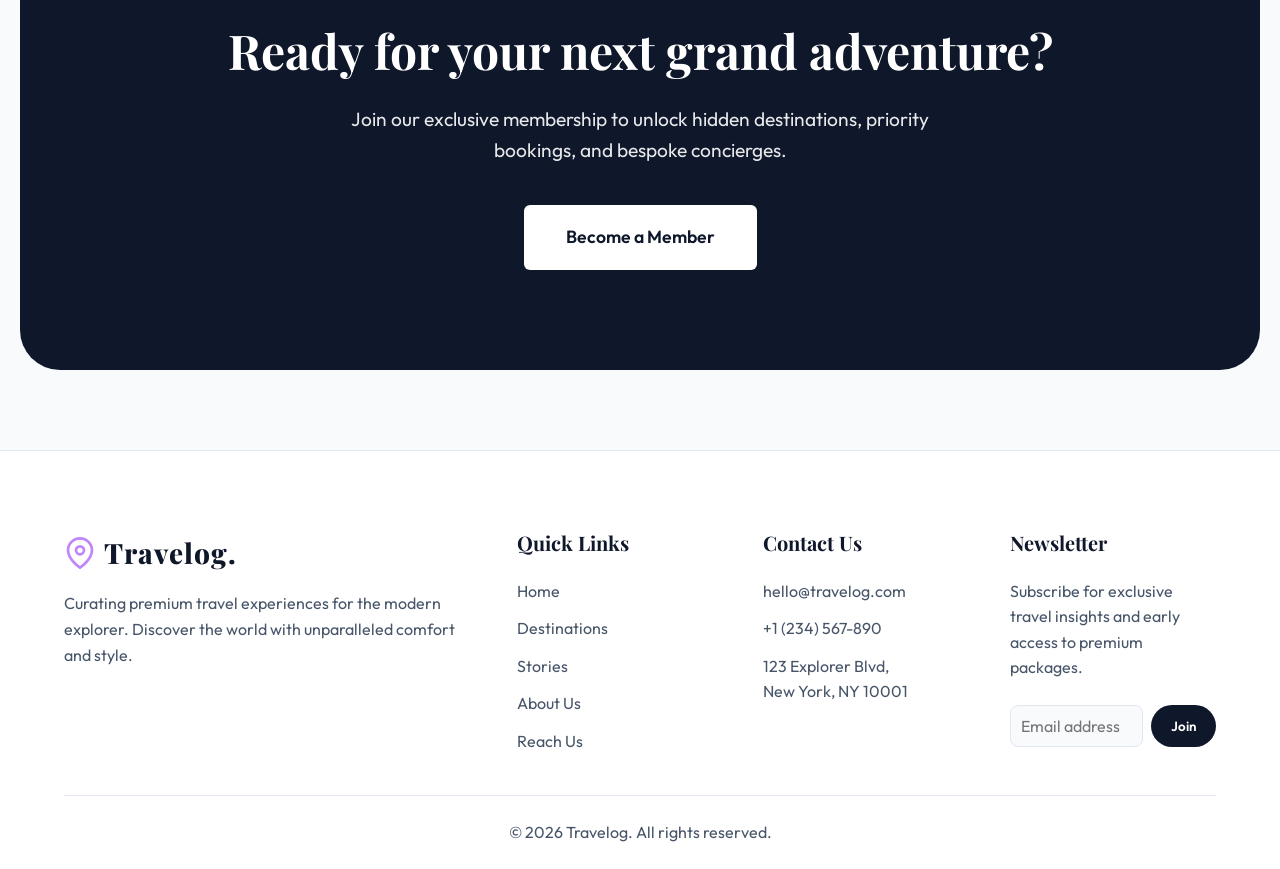
==== commit 7d774ee7: "rtl" ====
--- a/index.html
+++ b/index.html
@@ -28,11 +28,13 @@
                 <li><a href="home2.html">Home 2</a></li>
                 <li><a href="services.html">Destinations</a></li>
                 <li><a href="blog.html">Stories</a></li>
+                <li><a href="about.html">About Us</a></li>
                 <li><a href="contact.html">Reach Us</a></li>
                 <li><button class="theme-toggle" aria-label="Toggle Theme">🌙</button></li>
                 <li class="nav-btn-mobile"><a href="signup.html" class="btn btn-primary" style="padding: 10px 24px; color: #fff;">Join Now</a></li>
             </ul>
             <div class="nav-actions">
+                <button class="dir-toggle" aria-label="Toggle Direction" style="font-size: 14px; font-weight: bold; width: 40px; height: 40px; border-radius: 50%; border: 1px solid var(--border-color); background: var(--surface-color); color: var(--text-main); cursor: pointer; display: flex; align-items: center; justify-content: center; transition: all 0.3s ease;">LTR</button>
                 <button class="theme-toggle" aria-label="Toggle Theme">🌙</button>
                 <a href="signup.html" class="btn btn-primary" style="padding: 10px 24px; color: #fff;">Join Now</a>
                 <button class="menu-toggle" aria-label="Toggle Menu">
@@ -54,6 +56,38 @@
                 <a href="contact.html" class="btn btn-secondary">Request Itinerary</a>
             </div>
         </div>
+        <style>
+/* MOBILE FIX - 360px */
+@media (max-width: 400px) {
+
+    .hero-v2 h1 {
+        font-size: 35px !important;
+        line-height: 1.3 !important;
+        word-break: break-word;
+    }
+
+    .hero-v2 p {
+        font-size: 20px !important;
+        padding: 0 10px;
+    }
+
+    .hero-btns {
+        display: flex;
+        flex-direction: column; /* stack buttons */
+        align-items: center;
+        gap: 10px;
+    }
+
+    .hero-btns a {
+        width: 90%; /* prevent overflow */
+        text-align: center;
+    }
+
+    .hero-v2 .container {
+        padding: 0 15px;
+    }
+}
+</style>
     </header>
 
     <!-- Services / Destinations -->
@@ -463,6 +497,7 @@
                         <a href="index.html">Home</a>
                         <a href="services.html">Destinations</a>
                         <a href="blog.html">Stories</a>
+                        <a href="about.html">About Us</a>
                         <a href="contact.html">Reach Us</a>
                     </div>
                 </div>
@@ -489,7 +524,50 @@
             </div>
         </div>
     </footer>
-
+<!-- Scripts -->
+    <script src="../assets/js/main.js"></script>
+    <!-- Back to Top Button -->
+<button id="backToTopBtn"
+    style="
+        position: fixed;
+        bottom: 30px;
+        right: 30px;
+        display: none;
+        background-color: #67679c;
+        color: #0c1d17;
+        border: none;
+        padding: 12px 16px;
+        border-radius: 50%;
+        font-size: 18px;
+        cursor: pointer;
+        box-shadow: 0 25px 25px rgba(0,0,0,0.3);
+        z-index: 999;
+    "
+    onclick="scrollToTop()">
+    ↑
+</button>
+
+<script>
+    const btn = document.getElementById("backToTopBtn");
+
+    // Show button on scroll
+    window.onscroll = function () {
+        if (document.body.scrollTop > 200 || document.documentElement.scrollTop > 200) {
+            btn.style.display = "block";
+        } else {
+            btn.style.display = "none";
+        }
+    };
+
+    // Scroll to top smoothly
+    function scrollToTop() {
+        window.scrollTo({
+            top: 0,
+            behavior: "smooth"
+        });
+    }
+    
+</script>
     <script src="script.js"></script>
 </body>
 
--- a/style.css
+++ b/style.css
@@ -111,10 +111,20 @@
   color: #fff;
 }
 
+[data-theme="dark"] .btn-primary {
+  background: var(--secondary);
+  color: #fff;
+}
+
 .btn-primary:hover {
   background: var(--secondary);
   transform: translateY(-2px);
   box-shadow: var(--shadow-md);
+}
+
+[data-theme="dark"] .btn-primary:hover {
+  filter: brightness(1.1);
+  box-shadow: 0 5px 15px rgba(192, 132, 252, 0.4);
 }
 
 .btn-secondary {
@@ -688,6 +698,39 @@
   flex-shrink: 0;
 }
 
+/* Contact Social Icons */
+.contact-social-links {
+  display: flex;
+  gap: 12px;
+  margin-top: 8px;
+}
+
+.contact-social-icon {
+  display: flex;
+  align-items: center;
+  justify-content: center;
+  width: 38px;
+  height: 38px;
+  border-radius: 10px;
+  background: var(--bg-color);
+  color: var(--text-main);
+  border: 1px solid var(--border-color);
+  transition: all 0.3s ease;
+}
+
+.contact-social-icon:hover {
+  background: var(--secondary);
+  color: #fff;
+  border-color: var(--secondary);
+  transform: translateY(-3px);
+  box-shadow: 0 4px 12px rgba(192, 132, 252, 0.3);
+}
+
+.contact-social-icon svg {
+  width: 18px;
+  height: 18px;
+}
+
 .map-container {
   margin-top: 40px;
   height: 400px;
@@ -763,6 +806,34 @@
   .footer-grid {
     grid-template-columns: 1fr 1fr;
     gap: 32px;
+  }
+
+  .nav-container {
+    padding: 0 20px;
+  }
+
+  .logo {
+    font-size: 24px;
+    white-space: nowrap;
+  }
+
+  .nav-links {
+    gap: 12px;
+  }
+
+  .nav-links a {
+    font-size: 14px;
+    white-space: nowrap;
+  }
+  
+  .nav-actions {
+    gap: 8px;
+  }
+  
+  .nav-actions .btn {
+    padding: 8px 16px;
+    font-size: 14px;
+    white-space: nowrap;
   }
 }
 
@@ -977,4 +1048,39 @@
 }
 .hide-scrollbar::-webkit-scrollbar {
   display: none; /* Chrome, Safari and Opera */
+}
+
+/* --- RTL Support --- */
+[dir="rtl"] {
+  direction: rtl;
+  text-align: right;
+}
+
+[dir="rtl"] .nav-links a::after {
+  left: auto;
+  right: 0;
+}
+
+[dir="rtl"] .footer-col,
+[dir="rtl"] .about-content,
+[dir="rtl"] .card-content {
+  text-align: right;
+  align-items: flex-start;
+}
+
+[dir="rtl"] .about-item span {
+  text-align: right;
+}
+
+[dir="rtl"] .menu-toggle.open span:nth-child(2) {
+  transform: translateX(-10px);
+}
+
+[dir="rtl"] .form-input, 
+[dir="rtl"] .form-textarea {
+  text-align: right;
+}
+
+[dir="rtl"] .nav-actions {
+  flex-direction: row-reverse;
 }
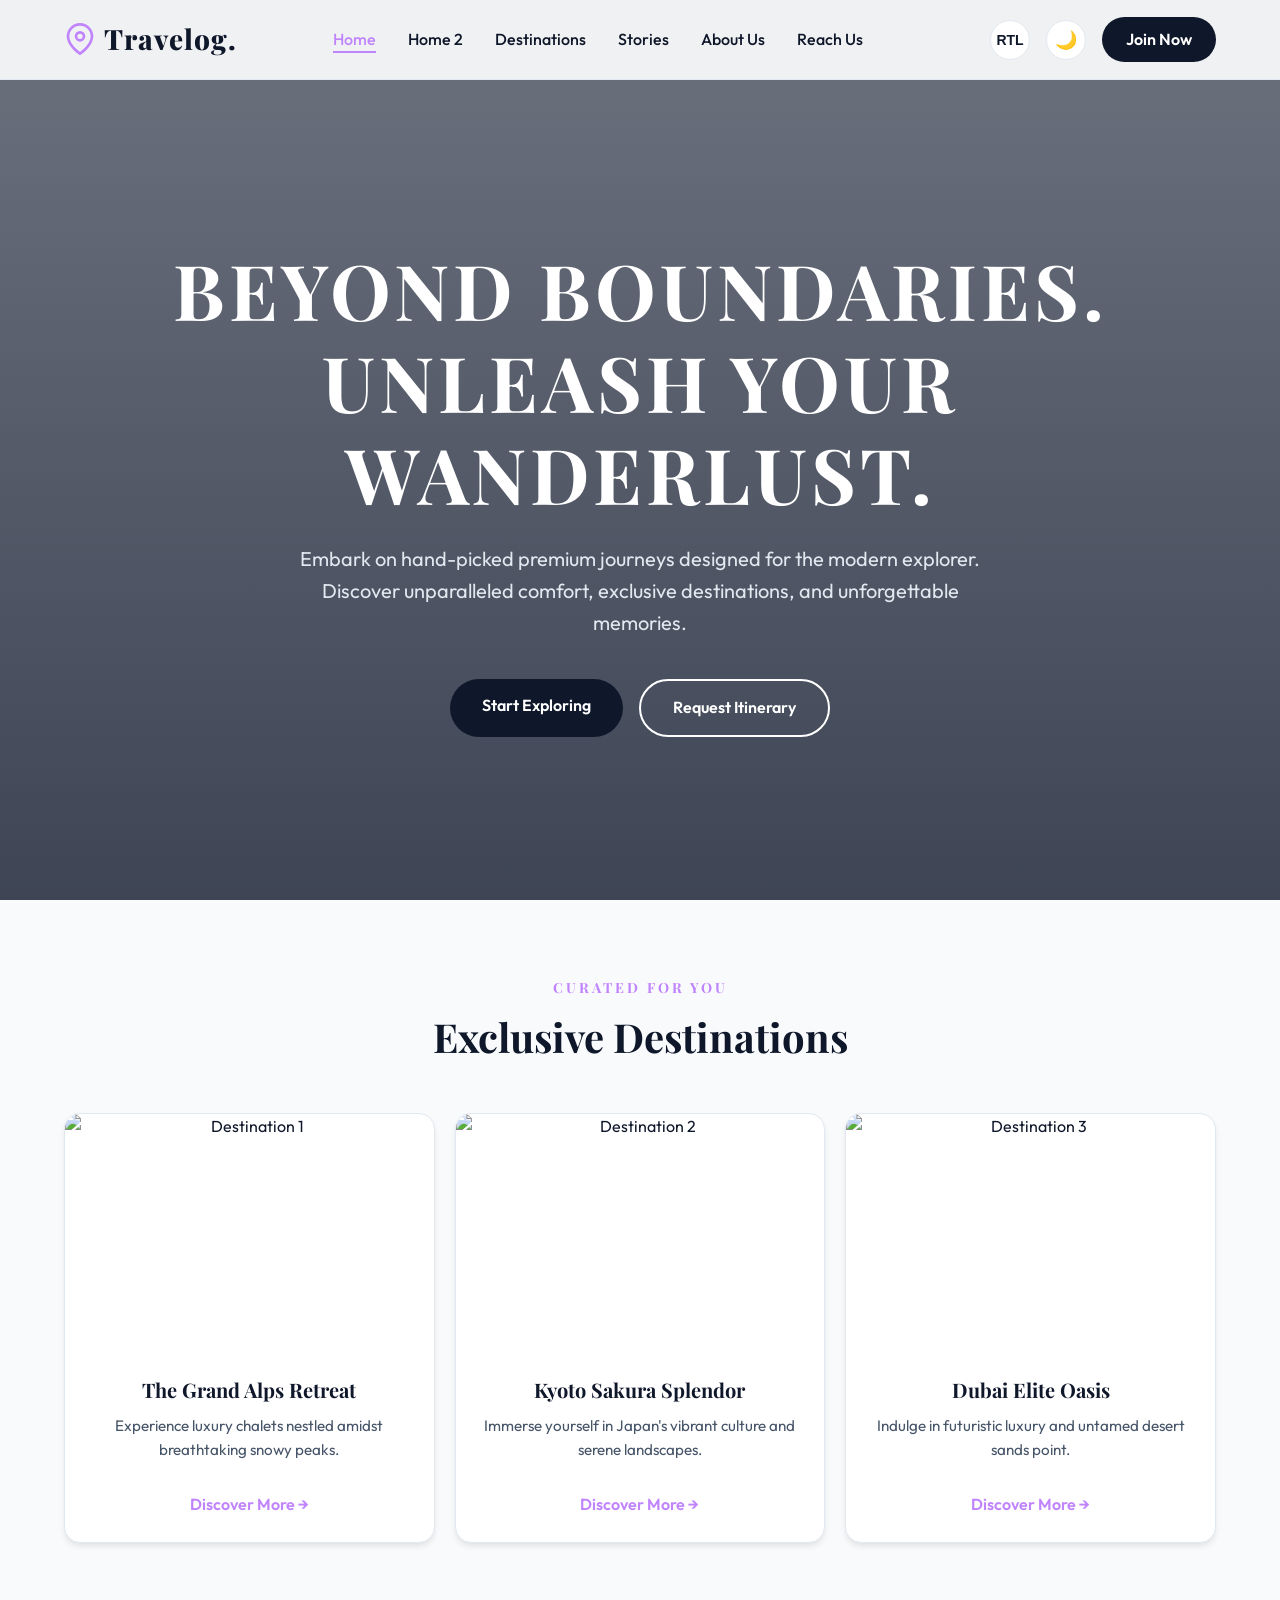
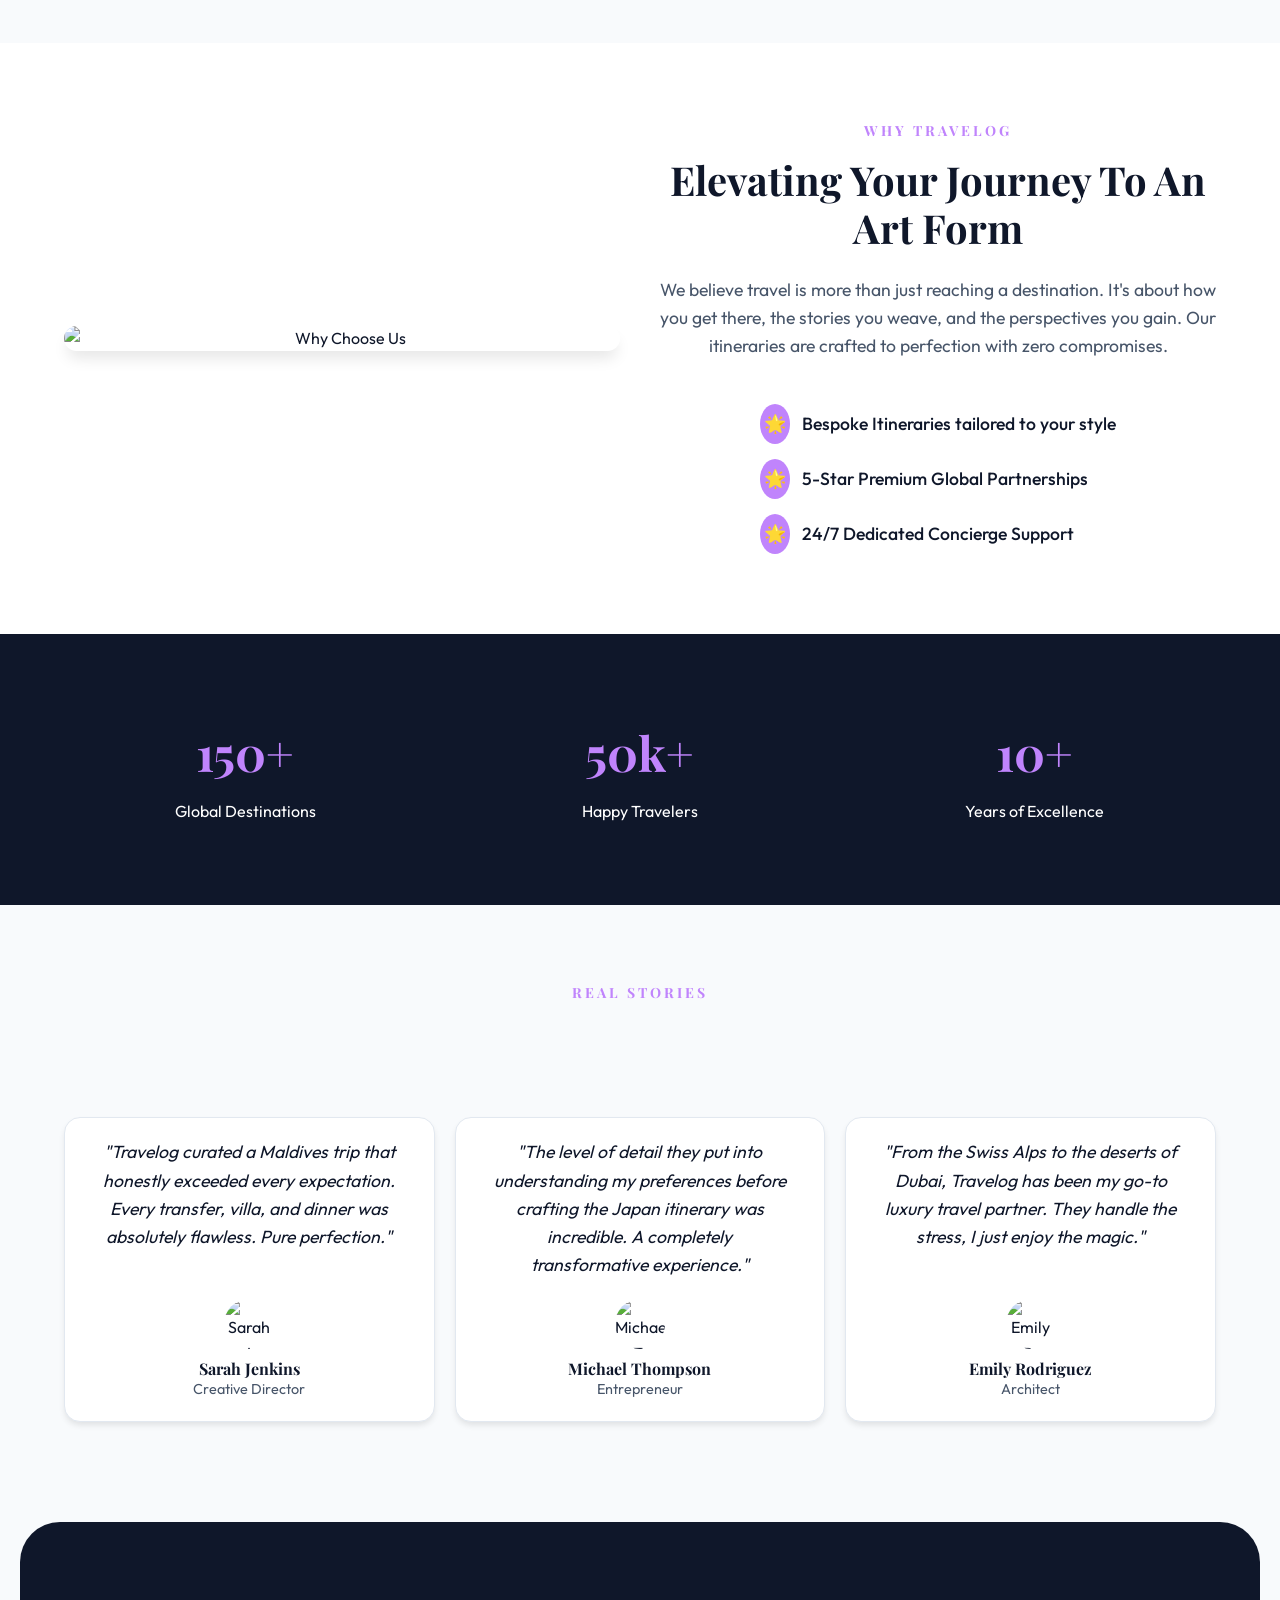
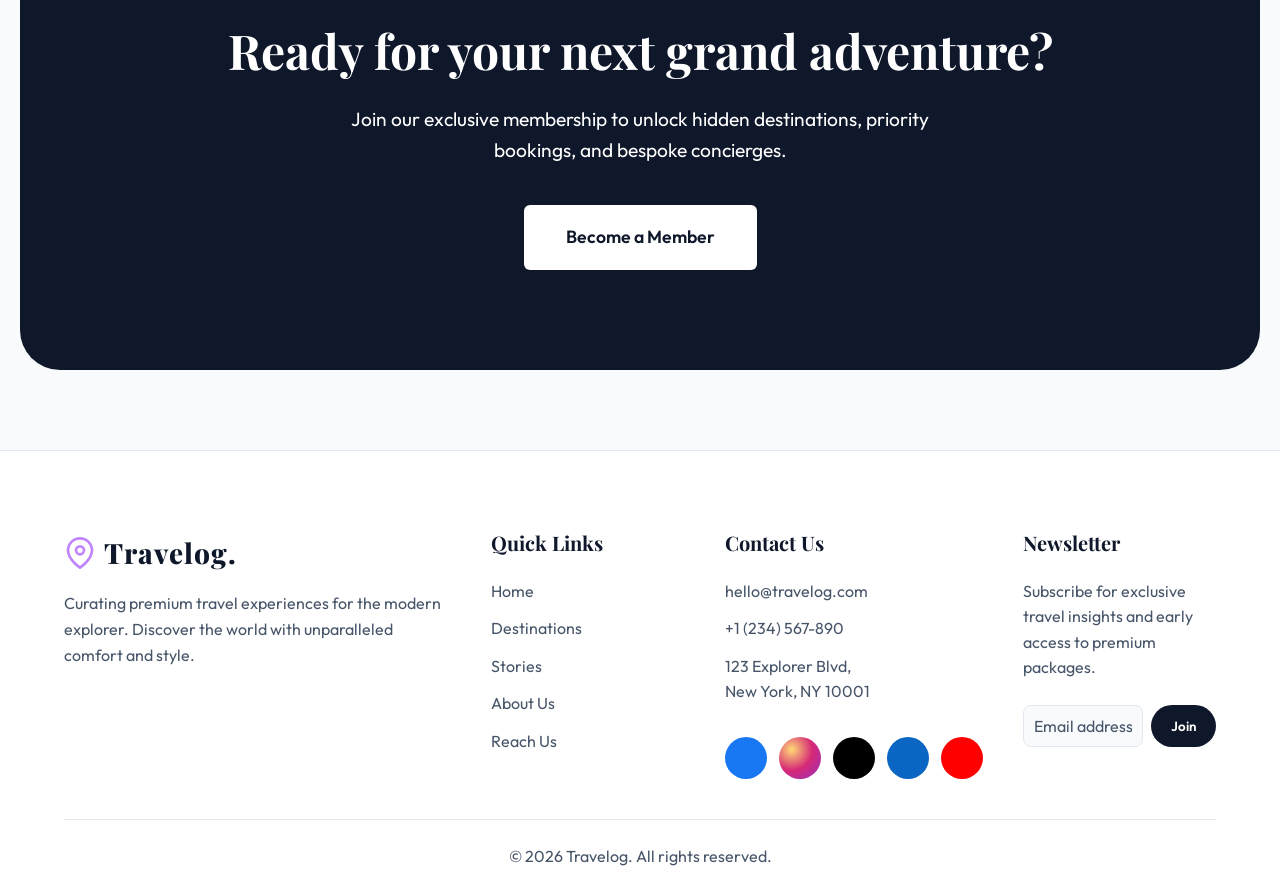
==== commit bff18b9c: "Hero section update" ====
--- a/index.html
+++ b/index.html
@@ -315,10 +315,7 @@
                 <div class="stat-num">10+</div>
                 <p>Years of Excellence</p>
             </div>
-            <div class="stats-col">
-                <div class="stat-num">4.9</div>
-                <p>Average Rating</p>
-            </div>
+            
         </div>
     </section>
 
@@ -444,7 +441,7 @@
         style="background: var(--primary); color: white; text-align: center; border-radius: 40px; margin: 0 20px 80px; padding: 100px 20px;">
         <div class="container">
             <h2 style="font-size: 3rem; margin-bottom: 24px; color: white;">Ready for your next grand adventure?</h2>
-            <p style="font-size: 1.2rem; margin-bottom: 40px; opacity: 0.9; max-width: 600px; margin-inline: auto;">Join
+            <p style="font-size: 1.2rem; margin-bottom: 40px; max-width: 600px; margin-inline: auto;">Join
                 our exclusive membership to unlock hidden destinations, priority bookings, and bespoke concierges.</p>
             <style>
     .custom-btn {
@@ -502,11 +499,19 @@
                     </div>
                 </div>
                 <div class="footer-col">
+                    <link href="https://cdn.jsdelivr.net/npm/remixicon/fonts/remixicon.css" rel="stylesheet">
                     <h3>Contact Us</h3>
                     <div class="footer-links">
                         <a href="mailto:hello@travelog.com">hello@travelog.com</a>
                         <a href="tel:+1234567890">+1 (234) 567-890</a>
                         <a href="#">123 Explorer Blvd,<br>New York, NY 10001</a>
+                         <div class="footer-social">
+                        <a href="#" class="social-icon facebook"><i class="ri-facebook-fill"></i></a>
+                        <a href="#" class="social-icon instagram"><i class="ri-instagram-line"></i></a>
+                        <a href="#" class="social-icon twitter"><i class="ri-twitter-x-line"></i></a>
+                        <a href="#" class="social-icon linkedin"><i class="ri-linkedin-fill"></i></a>
+                         <a href="#" class="social-icon youtube"><i class="ri-youtube-fill"></i></a>
+                                 </div>
                     </div>
                 </div>
                 <div class="footer-col">
--- a/style.css
+++ b/style.css
@@ -32,7 +32,7 @@
   --bg-color: #0B0F19;
   --surface-color: #111827;
   --text-main: #F8FAFC;
-  --text-muted: #94A3B8;
+  --text-muted: #CBD5E1;
   --border-color: #334155;
   --shadow-sm: 0 1px 3px rgba(0, 0, 0, 0.5);
   --shadow-md: 0 4px 6px -1px rgba(0, 0, 0, 0.5);
@@ -421,8 +421,8 @@
 .section-subtitle {
   text-align: center;
   color: var(--secondary);
-  font-weight: 600;
-  letter-spacing: 2px;
+  font-weight: 700;
+  letter-spacing: 3px;
   text-transform: uppercase;
   font-size: 0.875rem;
   margin-bottom: var(--spacing-sm);
@@ -661,6 +661,12 @@
   font-family: inherit;
   font-size: 1rem;
   transition: border-color 0.3s;
+}
+
+.form-input::placeholder,
+.form-textarea::placeholder {
+  color: var(--text-muted);
+  opacity: 1;
 }
 
 .form-input:focus,
@@ -953,8 +959,14 @@
 }
 
 .auth-nav .logo {
-  font-size: 32px;
-  color: #fff;
+  font-size: 28px;
+}
+
+/* Ensure the logo text adapt to theme inside the card */
+.auth-card .logo {
+  color: var(--text-main);
+  margin-bottom: 24px;
+  font-size: 36px;
 }
 
 /* Social Auth Styles */
@@ -1083,4 +1095,382 @@
 
 [dir="rtl"] .nav-actions {
   flex-direction: row-reverse;
-}+}
+.footer-social {
+    display: flex;
+    gap: 12px;
+    margin-top: 20px;
+}
+
+.social-icon {
+    width: 42px;
+    height: 42px;
+    display: flex;
+    align-items: center;
+    justify-content: center;
+    border-radius: 50%;
+    font-size: 18px;
+    color: #fff;
+    transition: all 0.4s ease;
+    text-decoration: none;
+}
+
+/* REAL BRAND COLORS */
+.facebook { background: #1877F2; }
+.instagram { 
+    background: radial-gradient(circle at 30% 30%, #feda75, #d62976, #962fbf);
+}
+.twitter { background: #000000; }
+.linkedin { background: #0A66C2; }
+.youtube { background: #FF0000; }
+
+/* HOVER EFFECT */
+.social-icon:hover {
+    transform: translateY(-6px) scale(1.1);
+    box-shadow: 0 10px 25px rgba(0,0,0,0.25);
+}
+
+/* OPTIONAL: glow effect per brand */
+.facebook:hover { box-shadow: 0 10px 25px rgba(24,119,242,0.6); }
+.instagram:hover { box-shadow: 0 10px 25px rgba(214,41,118,0.6); }
+.twitter:hover { box-shadow: 0 10px 25px rgba(0,0,0,0.6); }
+.linkedin:hover { box-shadow: 0 10px 25px rgba(10,102,194,0.6); }
+.youtube:hover { box-shadow: 0 10px 25px rgba(255,0,0,0.6); }
+.social-icon i {
+    font-size: 20px;
+    line-height: 1;
+}
+/* HIGHLIGHTS */
+.hero-highlights {
+    margin-top: 25px;
+    display: flex;
+    gap: 20px;
+    flex-wrap: wrap;
+}
+
+.highlight-item {
+    display: flex;
+    align-items: center;
+    gap: 8px;
+    color: #fff;
+    font-size: 14px;
+    background: rgba(255,255,255,0.1);
+    padding: 8px 14px;
+    border-radius: 20px;
+    backdrop-filter: blur(10px);
+    transition: all 0.3s ease;
+}
+
+.highlight-item i {
+    font-size: 18px;
+}
+
+.highlight-item:hover {
+    background: rgba(255,255,255,0.25);
+    transform: translateY(-3px);
+}
+
+/* STATS */
+.hero-stats {
+    margin-top: 30px;
+    display: flex;
+    gap: 40px;
+    flex-wrap: wrap;
+}
+
+.stat h3 {
+    font-size: 28px;
+    color: #fff;
+    margin: 0;
+}
+
+.stat p {
+    font-size: 13px;
+    color: rgba(255,255,255,0.8);
+    margin: 0;
+}
+
+/* MOBILE FIX */
+@media (max-width: 576px) {
+    .hero-stats {
+        gap: 20px;
+    }
+
+    .stat h3 {
+        font-size: 22px;
+    }
+}
+/* CENTER HERO CONTENT */
+.hero-v2 .container {
+    text-align: center;
+    display: flex;
+    flex-direction: column;
+    align-items: center;
+}
+
+/* HIGHLIGHTS CENTER */
+.hero-highlights {
+    margin-top: 25px;
+    display: flex;
+    gap: 15px;
+    flex-wrap: wrap;
+    justify-content: center;
+}
+
+/* INDIVIDUAL TAG */
+.highlight-item {
+    display: flex;
+    align-items: center;
+    gap: 8px;
+    color: #fff;
+    font-size: 14px;
+    background: rgba(255,255,255,0.1);
+    padding: 8px 14px;
+    border-radius: 20px;
+    backdrop-filter: blur(10px);
+    transition: all 0.3s ease;
+}
+
+.highlight-item:hover {
+    background: rgba(255,255,255,0.25);
+    transform: translateY(-3px);
+}
+
+/* STATS CENTER */
+.hero-stats {
+    margin-top: 30px;
+    display: flex;
+    gap: 40px;
+    flex-wrap: wrap;
+    justify-content: center;
+    text-align: center;
+}
+
+/* STAT TEXT */
+.stat h3 {
+    font-size: 28px;
+    color: #fff;
+    margin: 0;
+}
+
+.stat p {
+    font-size: 13px;
+    color: rgba(255,255,255,0.8);
+    margin: 0;
+}
+
+/* MOBILE */
+@media (max-width: 576px) {
+    .hero-stats {
+        gap: 20px;
+    }
+
+    .stat h3 {
+        font-size: 22px;
+    }
+}
+/* CENTER EVERYTHING */
+.hero-v2 .container {
+    text-align: center;
+    display: flex;
+    flex-direction: column;
+    align-items: center;
+}
+
+/* TAGS */
+.story-tags {
+    margin-top: 25px;
+    display: flex;
+    gap: 15px;
+    flex-wrap: wrap;
+    justify-content: center;
+}
+
+.story-tags span {
+    display: flex;
+    align-items: center;
+    gap: 6px;
+    background: rgba(255,255,255,0.12);
+    color: #fff;
+    padding: 8px 14px;
+    border-radius: 20px;
+    font-size: 14px;
+    backdrop-filter: blur(8px);
+    transition: all 0.3s ease;
+}
+
+.story-tags span:hover {
+    background: rgba(255,255,255,0.25);
+    transform: translateY(-3px);
+}
+
+/* QUOTE */
+.story-quote {
+    margin-top: 25px;
+    max-width: 600px;
+}
+
+.story-quote p {
+    font-style: italic;
+    color: rgba(255,255,255,0.9);
+    font-size: 16px;
+    line-height: 1.6;
+}
+
+/* MOBILE */
+@media (max-width: 576px) {
+    .story-tags {
+        gap: 10px;
+    }
+
+    .story-quote p {
+        font-size: 14px;
+    }
+}
+/* CENTER EVERYTHING */
+.hero-v2 .container {
+    text-align: center;
+    display: flex;
+    flex-direction: column;
+    align-items: center;
+}
+
+/* PILLARS */
+.story-pillars {
+    margin-top: 25px;
+    display: flex;
+    gap: 20px;
+    flex-wrap: wrap;
+    justify-content: center;
+}
+
+.pillar {
+    display: flex;
+    align-items: center;
+    gap: 8px;
+    background: rgba(255,255,255,0.12);
+    color: #fff;
+    padding: 10px 16px;
+    border-radius: 25px;
+    font-size: 14px;
+    backdrop-filter: blur(10px);
+    transition: all 0.3s ease;
+}
+
+.pillar i {
+    font-size: 18px;
+}
+
+.pillar:hover {
+    background: rgba(255,255,255,0.25);
+    transform: translateY(-4px);
+}
+
+/* STORY LINE */
+.story-line {
+    margin-top: 25px;
+    max-width: 650px;
+}
+
+.story-line p {
+    font-style: italic;
+    color: rgba(255,255,255,0.9);
+    font-size: 16px;
+    line-height: 1.6;
+}
+
+/* MOBILE */
+@media (max-width: 576px) {
+    .story-pillars {
+        gap: 10px;
+    }
+
+    .story-line p {
+        font-size: 14px;
+    }
+}
+/* CENTER */
+.hero-v2 .container {
+    text-align: center;
+    display: flex;
+    flex-direction: column;
+    align-items: center;
+}
+
+/* FEATURE CARDS */
+.concierge-features {
+    margin-top: 30px;
+    display: flex;
+    gap: 20px;
+    flex-wrap: wrap;
+    justify-content: center;
+}
+
+.feature-box {
+    background: rgba(255,255,255,0.12);
+    backdrop-filter: blur(12px);
+    border-radius: 16px;
+    padding: 18px 22px;
+    width: 150px;
+    text-align: center;
+    color: #fff;
+    transition: all 0.4s ease;
+}
+
+.feature-box i {
+    font-size: 22px;
+    margin-bottom: 8px;
+    display: block;
+}
+
+.feature-box h4 {
+    font-size: 14px;
+    margin: 5px 0;
+}
+
+.feature-box span {
+    font-size: 12px;
+    opacity: 0.8;
+}
+
+/* HOVER EFFECT */
+.feature-box:hover {
+    transform: translateY(-6px) scale(1.05);
+    background: rgba(255,255,255,0.25);
+    box-shadow: 0 10px 30px rgba(0,0,0,0.3);
+}
+
+/* QUOTE */
+.contact-note {
+    margin-top: 25px;
+    max-width: 600px;
+}
+
+.contact-note p {
+    font-style: italic;
+    color: rgba(255,255,255,0.9);
+    font-size: 15px;
+}
+
+/* MOBILE */
+@media (max-width: 576px) {
+    .feature-box {
+        width: 120px;
+        padding: 15px;
+    }
+}
+/* DEFAULT (LIGHT MODE FIX) */
+.feature-box h4 {
+    color: #ffffff;   /* dark text for light background */
+    font-weight: 600;
+}
+
+/* OPTIONAL: improve span visibility too */
+.feature-box span {
+    color: #f4f4f4;
+}
+
+/* ICON COLOR */
+.feature-box i {
+    color: #fbfbfb;
+}
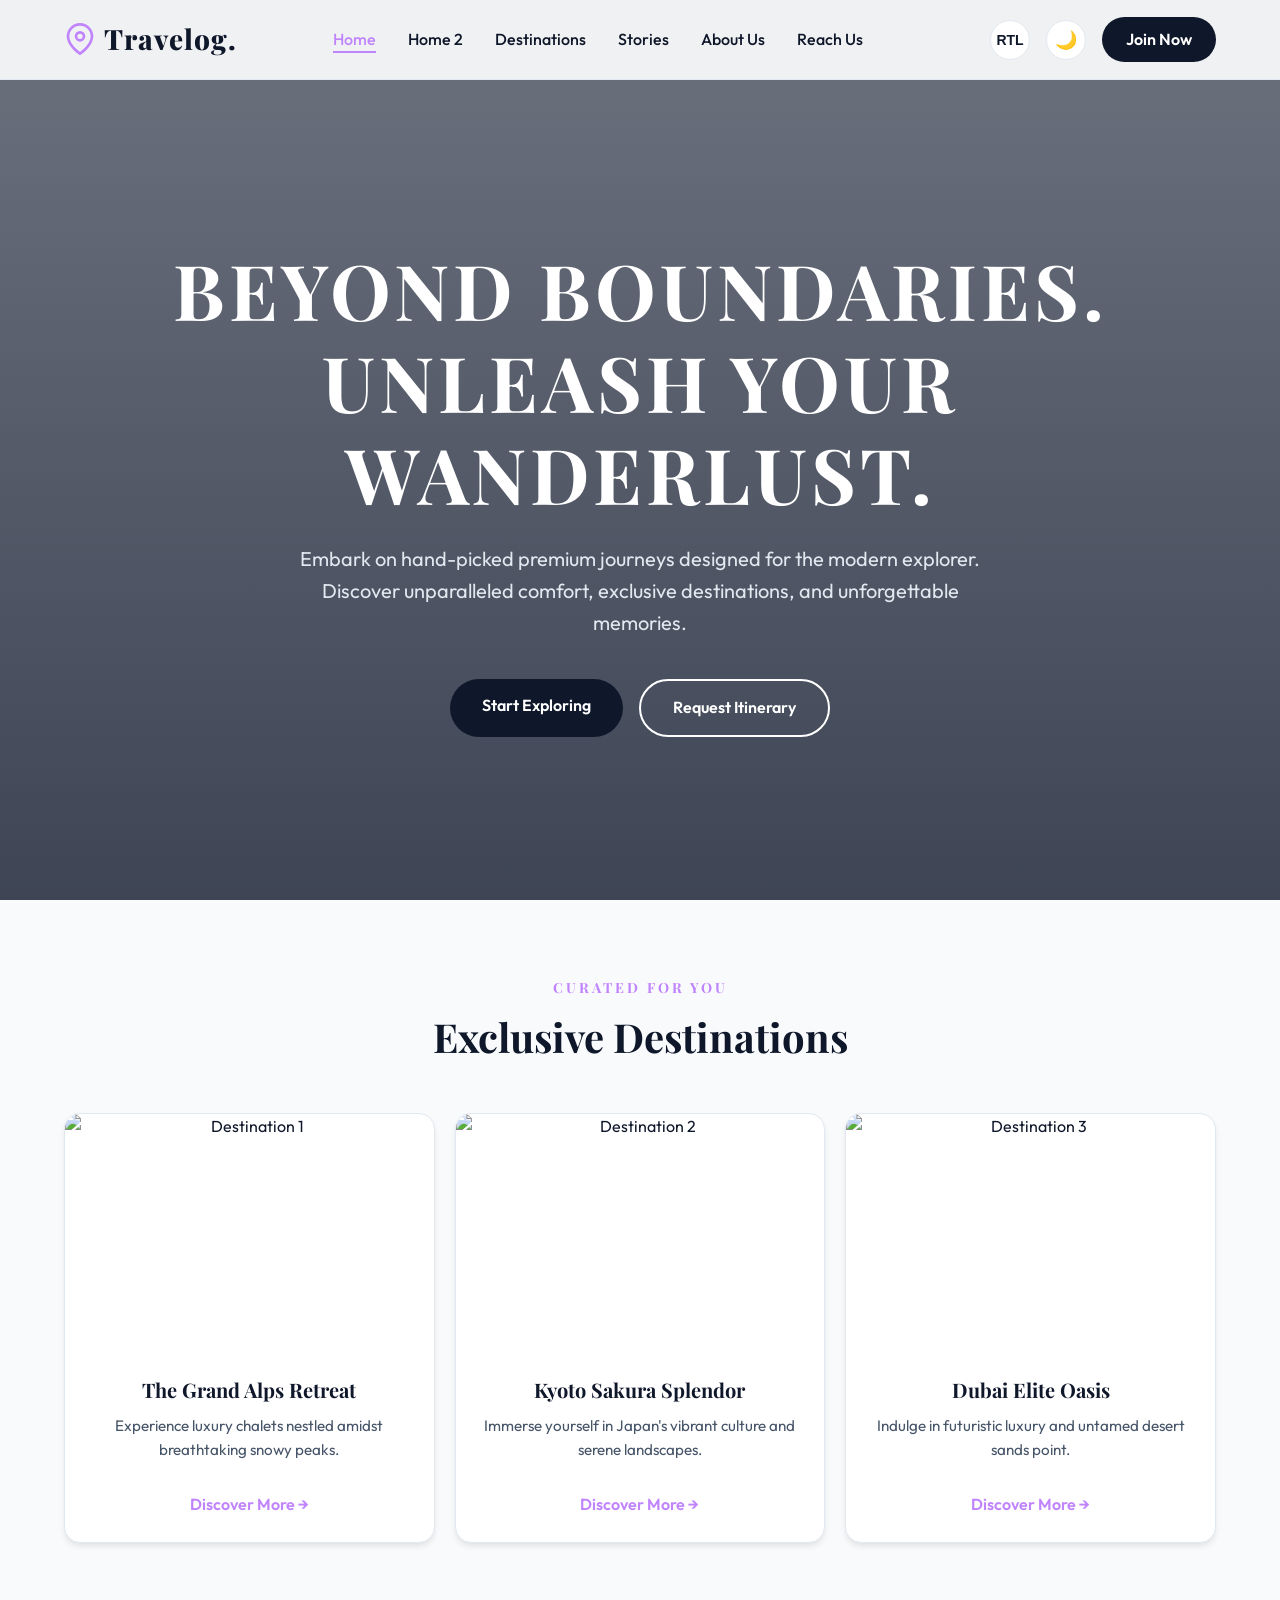
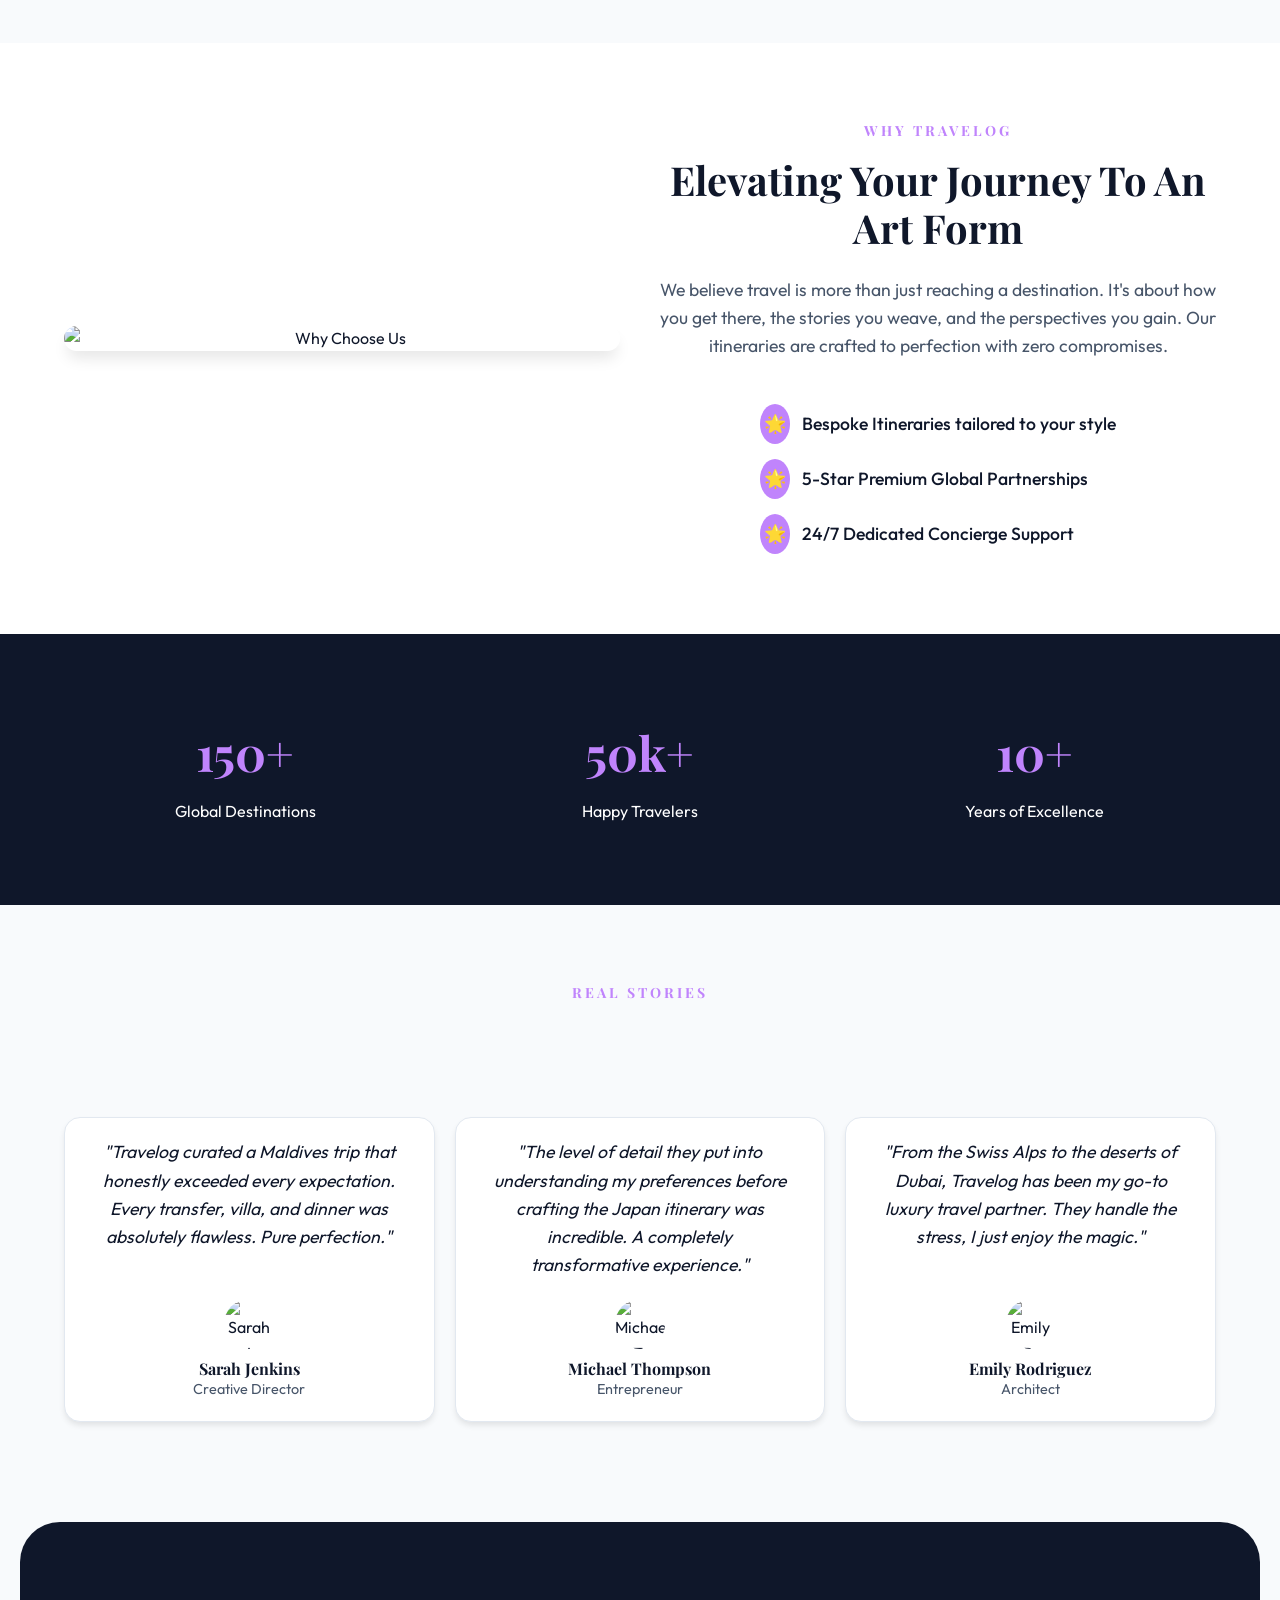
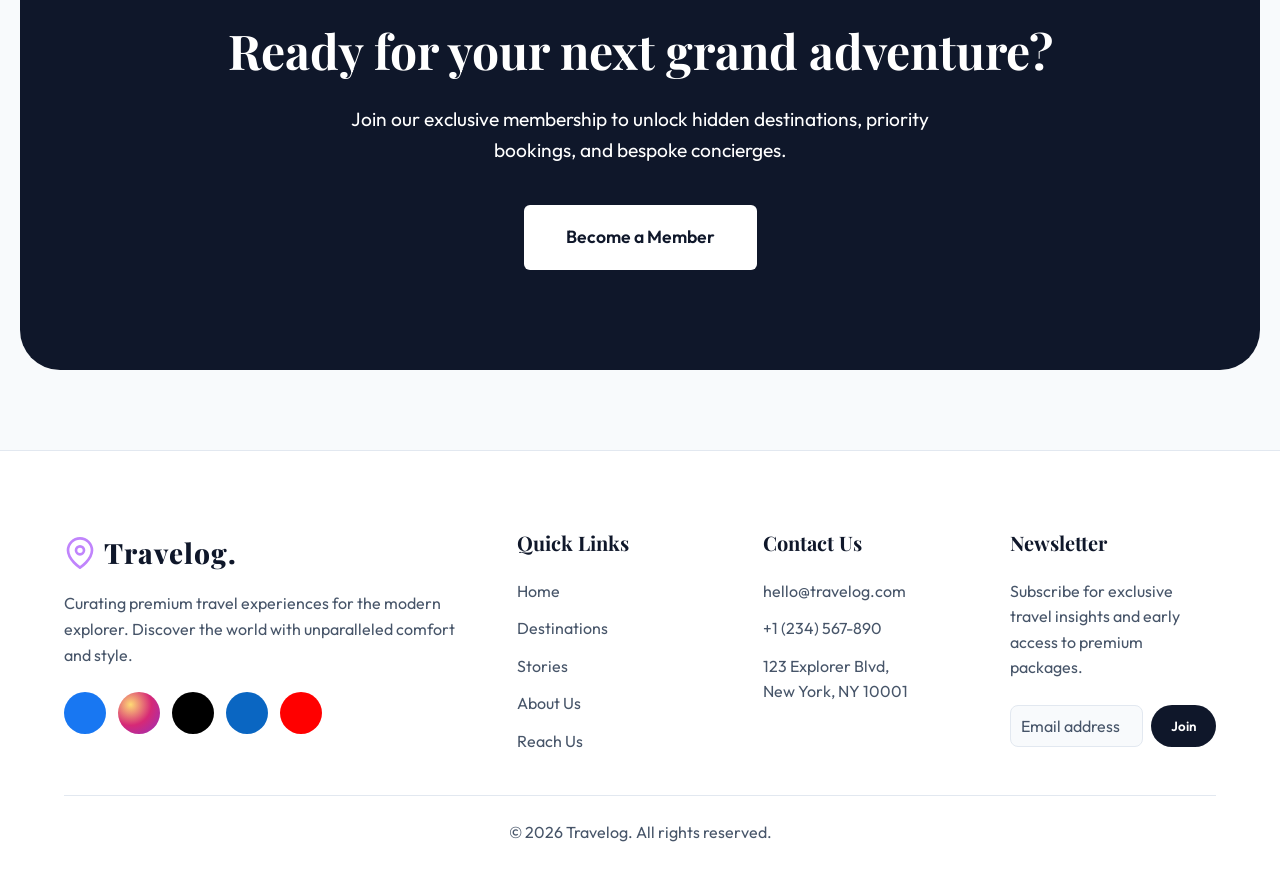
==== commit eb91382b: "i" ====
--- a/index.html
+++ b/index.html
@@ -487,6 +487,13 @@
                     </a>
                     <p style="margin-top: 16px;">Curating premium travel experiences for the modern explorer. Discover
                         the world with unparalleled comfort and style.</p>
+                        <div class="footer-social">
+                        <a href="#" class="social-icon facebook"><i class="ri-facebook-fill"></i></a>
+                        <a href="#" class="social-icon instagram"><i class="ri-instagram-line"></i></a>
+                        <a href="#" class="social-icon twitter"><i class="ri-twitter-x-line"></i></a>
+                        <a href="#" class="social-icon linkedin"><i class="ri-linkedin-fill"></i></a>
+                         <a href="#" class="social-icon youtube"><i class="ri-youtube-fill"></i></a>
+                                 </div>
                 </div>
                 <div class="footer-col">
                     <h3>Quick Links</h3>
@@ -505,13 +512,7 @@
                         <a href="mailto:hello@travelog.com">hello@travelog.com</a>
                         <a href="tel:+1234567890">+1 (234) 567-890</a>
                         <a href="#">123 Explorer Blvd,<br>New York, NY 10001</a>
-                         <div class="footer-social">
-                        <a href="#" class="social-icon facebook"><i class="ri-facebook-fill"></i></a>
-                        <a href="#" class="social-icon instagram"><i class="ri-instagram-line"></i></a>
-                        <a href="#" class="social-icon twitter"><i class="ri-twitter-x-line"></i></a>
-                        <a href="#" class="social-icon linkedin"><i class="ri-linkedin-fill"></i></a>
-                         <a href="#" class="social-icon youtube"><i class="ri-youtube-fill"></i></a>
-                                 </div>
+                         
                     </div>
                 </div>
                 <div class="footer-col">
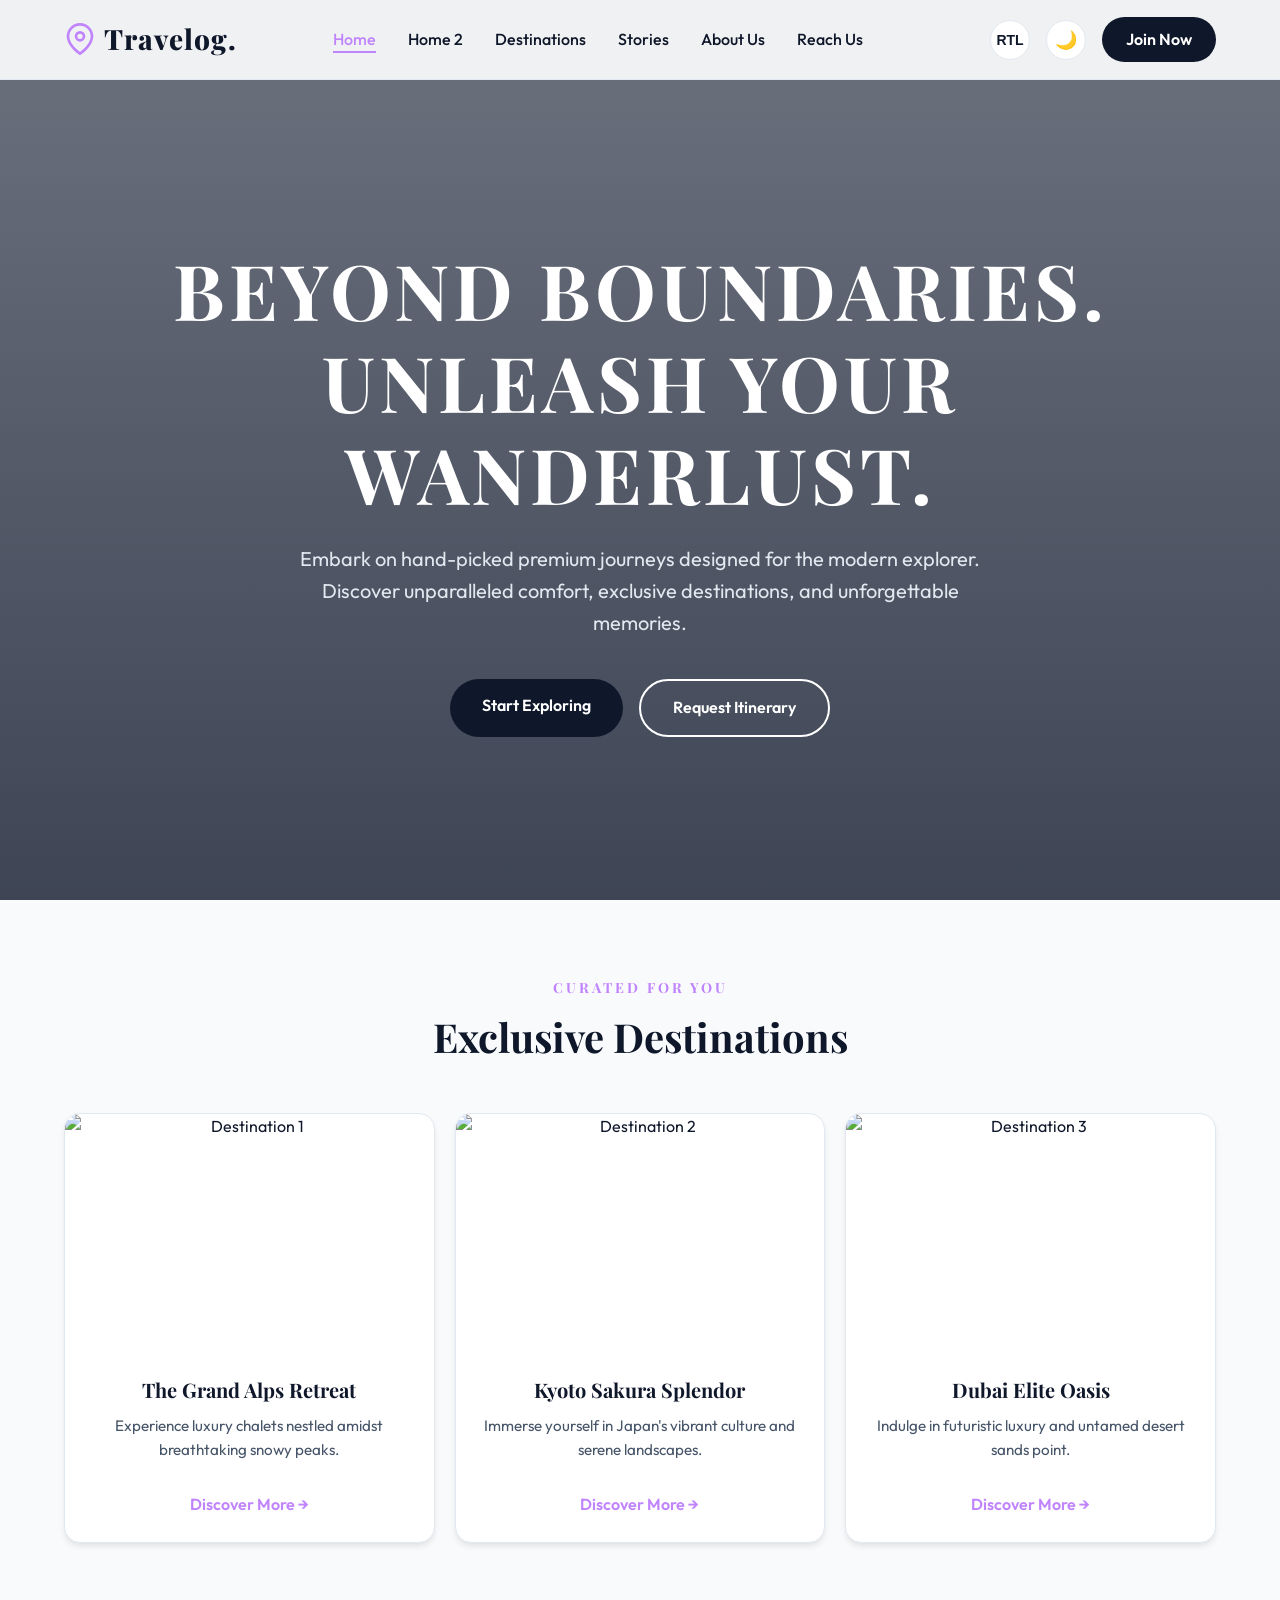
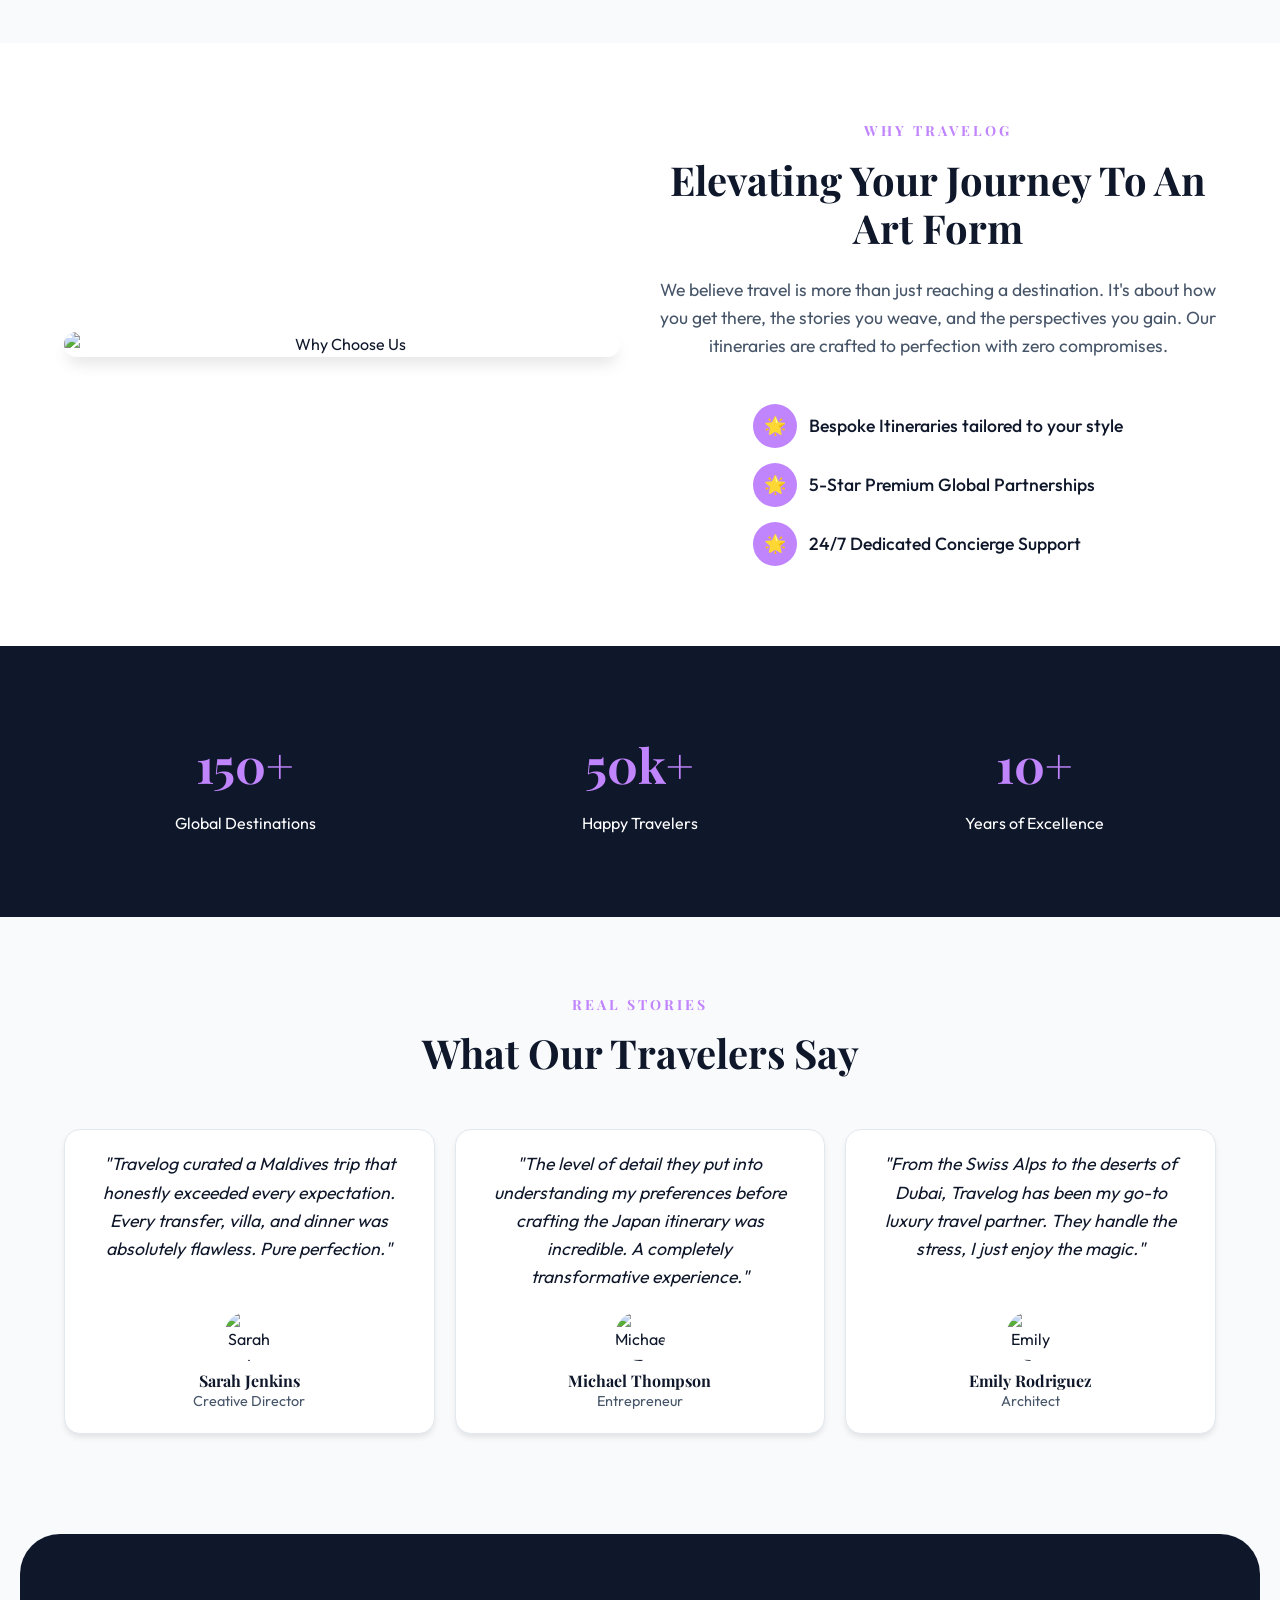
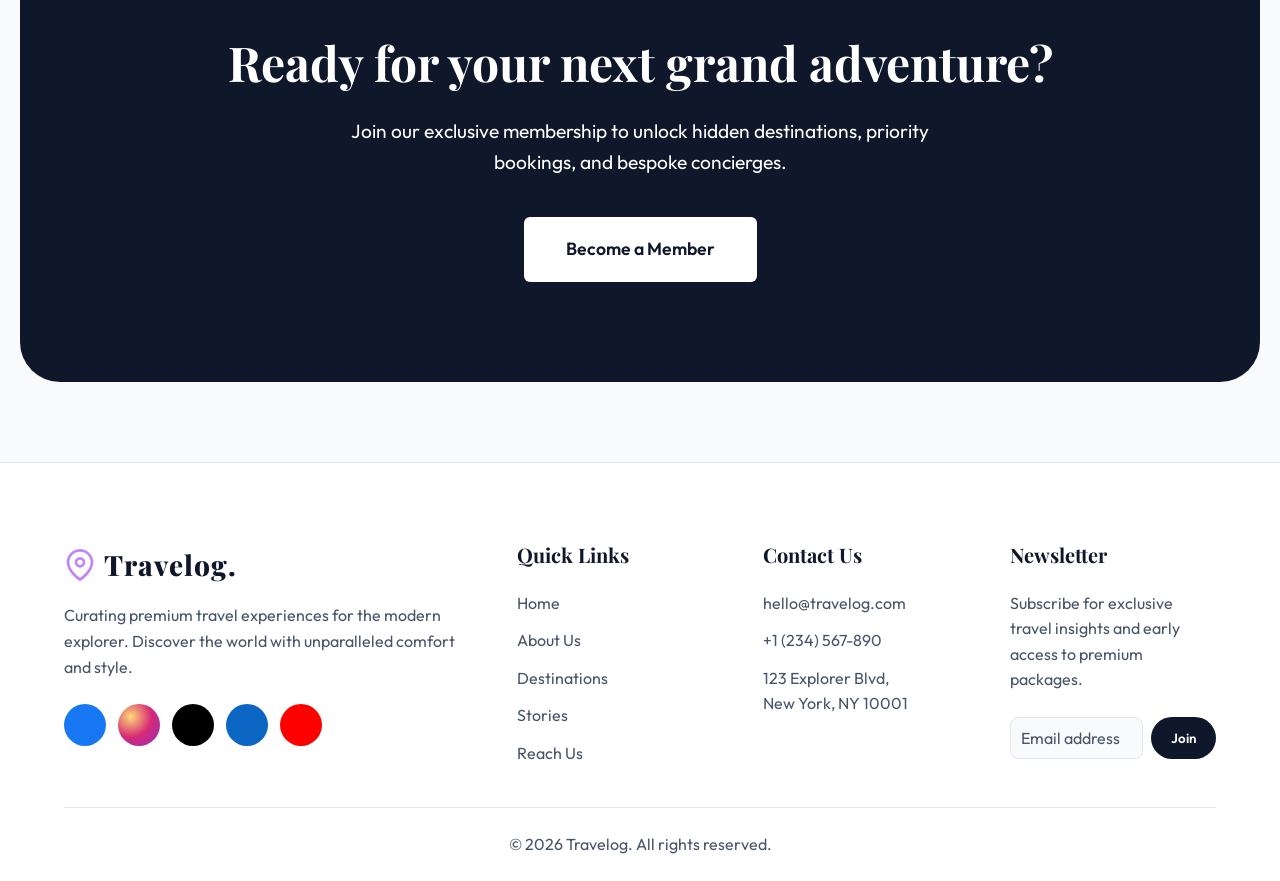
==== commit 05cf0de3: "U" ====
--- a/index.html
+++ b/index.html
@@ -31,10 +31,12 @@
                 <li><a href="about.html">About Us</a></li>
                 <li><a href="contact.html">Reach Us</a></li>
                 <li><button class="theme-toggle" aria-label="Toggle Theme">🌙</button></li>
-                <li class="nav-btn-mobile"><a href="signup.html" class="btn btn-primary" style="padding: 10px 24px; color: #fff;">Join Now</a></li>
+                <li class="nav-btn-mobile"><a href="signup.html" class="btn btn-primary"
+                        style="padding: 10px 24px; color: #fff;">Join Now</a></li>
             </ul>
             <div class="nav-actions">
-                <button class="dir-toggle" aria-label="Toggle Direction" style="font-size: 14px; font-weight: bold; width: 40px; height: 40px; border-radius: 50%; border: 1px solid var(--border-color); background: var(--surface-color); color: var(--text-main); cursor: pointer; display: flex; align-items: center; justify-content: center; transition: all 0.3s ease;">LTR</button>
+                <button class="dir-toggle" aria-label="Toggle Direction"
+                    style="font-size: 14px; font-weight: bold; width: 40px; height: 40px; border-radius: 50%; border: 1px solid var(--border-color); background: var(--surface-color); color: var(--text-main); cursor: pointer; display: flex; align-items: center; justify-content: center; transition: all 0.3s ease;">LTR</button>
                 <button class="theme-toggle" aria-label="Toggle Theme">🌙</button>
                 <a href="signup.html" class="btn btn-primary" style="padding: 10px 24px; color: #fff;">Join Now</a>
                 <button class="menu-toggle" aria-label="Toggle Menu">
@@ -57,248 +59,253 @@
             </div>
         </div>
         <style>
-/* MOBILE FIX - 360px */
-@media (max-width: 400px) {
-
-    .hero-v2 h1 {
-        font-size: 35px !important;
-        line-height: 1.3 !important;
-        word-break: break-word;
-    }
-
-    .hero-v2 p {
-        font-size: 20px !important;
-        padding: 0 10px;
-    }
-
-    .hero-btns {
-        display: flex;
-        flex-direction: column; /* stack buttons */
-        align-items: center;
-        gap: 10px;
-    }
-
-    .hero-btns a {
-        width: 90%; /* prevent overflow */
-        text-align: center;
-    }
-
-    .hero-v2 .container {
-        padding: 0 15px;
-    }
-}
-</style>
+            /* MOBILE FIX - 360px */
+            @media (max-width: 400px) {
+
+                .hero-v2 h1 {
+                    font-size: 35px !important;
+                    line-height: 1.3 !important;
+                    word-break: break-word;
+                }
+
+                .hero-v2 p {
+                    font-size: 20px !important;
+                    padding: 0 10px;
+                }
+
+                .hero-btns {
+                    display: flex;
+                    flex-direction: column;
+                    /* stack buttons */
+                    align-items: center;
+                    gap: 10px;
+                }
+
+                .hero-btns a {
+                    width: 90%;
+                    /* prevent overflow */
+                    text-align: center;
+                }
+
+                .hero-v2 .container {
+                    padding: 0 15px;
+                }
+            }
+        </style>
     </header>
 
     <!-- Services / Destinations -->
     <section class="section">
-    <div class="container">
-        <h5 class="section-subtitle" style="text-align:center;">Curated For You</h5>
-        <h2 class="section-title" style="text-align:center;">Exclusive Destinations</h2>
-
-        <style>
-            .grid-3 {
-                display: grid;
-                grid-template-columns: repeat(3, 1fr);
-                gap: 20px;
-            }
-
-            /* Center all card content */
-            .card {
-                text-align: center;
-            }
-
-            .card-content {
-                display: flex;
-                flex-direction: column;
-                align-items: center;
-            }
-
-            .card-link {
-                display: inline-block;
-                margin-top: 10px;
-            }
-
-            /* Tablet view */
-            @media (min-width: 768px) and (max-width: 1023px) {
+        <div class="container">
+            <h5 class="section-subtitle" style="text-align:center;">Curated For You</h5>
+            <h2 class="section-title" style="text-align:center;">Exclusive Destinations</h2>
+
+            <style>
                 .grid-3 {
-                    grid-template-columns: repeat(2, 1fr);
-                }
-
-                .grid-3 .card:nth-child(3) {
-                    grid-column: 1 / -1;
-                    justify-self: center;
-                    max-width: 350px;
-                }
-            }
-
-            /* Mobile */
-            @media (max-width: 767px) {
-                .grid-3 {
-                    grid-template-columns: 1fr;
-                }
-            }
-        </style>
-
-        <div class="grid-3">
-
-            <!-- Card 1 -->
-            <div class="card">
-                <div class="card-img-wrapper">
-                    <img src="https://images.unsplash.com/photo-1548013146-72479768bada?auto=format&fit=crop&w=800&q=80"
-                        alt="Destination 1" class="card-img" loading="lazy" style="width:100%;">
-                </div>
-                <div class="card-content">
-                    <h3 class="card-title">The Grand Alps Retreat</h3>
-                    <p class="card-desc">Experience luxury chalets nestled amidst breathtaking snowy peaks.</p>
-                    <a href="services.html" class="card-link">Discover More →</a>
-                </div>
-            </div>
-
-            <!-- Card 2 -->
-            <div class="card">
-                <div class="card-img-wrapper">
-                    <img src="https://images.unsplash.com/photo-1476514525535-07fb3b4ae5f1?auto=format&fit=crop&w=800&q=80"
-                        alt="Destination 2" class="card-img" loading="lazy" style="width:100%;">
-                </div>
-                <div class="card-content">
-                    <h3 class="card-title">Kyoto Sakura Splendor</h3>
-                    <p class="card-desc">Immerse yourself in Japan's vibrant culture and serene landscapes.</p>
-                    <a href="services.html" class="card-link">Discover More →</a>
-                </div>
-            </div>
-
-            <!-- Card 3 -->
-            <div class="card">
-                <div class="card-img-wrapper">
-                    <img src="https://images.unsplash.com/photo-1512453979798-5ea266f8880c?auto=format&fit=crop&w=800&q=80"
-                        alt="Destination 3" class="card-img" loading="lazy" style="width:100%;">
-                </div>
-                <div class="card-content">
-                    <h3 class="card-title">Dubai Elite Oasis</h3>
-                    <p class="card-desc">Indulge in futuristic luxury and untamed desert sands point.</p>
-                    <a href="services.html" class="card-link">Discover More →</a>
-                </div>
-            </div>
-
-        </div>
-    </div>
-</section>
+                    display: grid;
+                    grid-template-columns: repeat(3, 1fr);
+                    gap: 20px;
+                }
+
+                /* Center all card content */
+                .card {
+                    text-align: center;
+                }
+
+                .card-content {
+                    display: flex;
+                    flex-direction: column;
+                    align-items: center;
+                }
+
+                .card-link {
+                    display: inline-block;
+                    margin-top: 10px;
+                }
+
+                /* Tablet view */
+                @media (min-width: 768px) and (max-width: 1023px) {
+                    .grid-3 {
+                        grid-template-columns: repeat(2, 1fr);
+                    }
+
+                    .grid-3 .card:nth-child(3) {
+                        grid-column: 1 / -1;
+                        justify-self: center;
+                        max-width: 350px;
+                    }
+                }
+
+                /* Mobile */
+                @media (max-width: 767px) {
+                    .grid-3 {
+                        grid-template-columns: 1fr;
+                    }
+                }
+            </style>
+
+            <div class="grid-3">
+
+                <!-- Card 1 -->
+                <div class="card">
+                    <div class="card-img-wrapper">
+                        <img src="https://images.unsplash.com/photo-1548013146-72479768bada?auto=format&fit=crop&w=800&q=80"
+                            alt="Destination 1" class="card-img" loading="lazy" style="width:100%;">
+                    </div>
+                    <div class="card-content">
+                        <h3 class="card-title">The Grand Alps Retreat</h3>
+                        <p class="card-desc">Experience luxury chalets nestled amidst breathtaking snowy peaks.</p>
+                        <a href="services.html" class="card-link">Discover More →</a>
+                    </div>
+                </div>
+
+                <!-- Card 2 -->
+                <div class="card">
+                    <div class="card-img-wrapper">
+                        <img src="https://images.unsplash.com/photo-1476514525535-07fb3b4ae5f1?auto=format&fit=crop&w=800&q=80"
+                            alt="Destination 2" class="card-img" loading="lazy" style="width:100%;">
+                    </div>
+                    <div class="card-content">
+                        <h3 class="card-title">Kyoto Sakura Splendor</h3>
+                        <p class="card-desc">Immerse yourself in Japan's vibrant culture and serene landscapes.</p>
+                        <a href="services.html" class="card-link">Discover More →</a>
+                    </div>
+                </div>
+
+                <!-- Card 3 -->
+                <div class="card">
+                    <div class="card-img-wrapper">
+                        <img src="https://images.unsplash.com/photo-1512453979798-5ea266f8880c?auto=format&fit=crop&w=800&q=80"
+                            alt="Destination 3" class="card-img" loading="lazy" style="width:100%;">
+                    </div>
+                    <div class="card-content">
+                        <h3 class="card-title">Dubai Elite Oasis</h3>
+                        <p class="card-desc">Indulge in futuristic luxury and untamed desert sands point.</p>
+                        <a href="services.html" class="card-link">Discover More →</a>
+                    </div>
+                </div>
+
+            </div>
+        </div>
+    </section>
 
     <!-- About / Why Choose Us -->
     <section class="section" style="background: var(--surface-color);">
-    <div class="container grid-2" style="align-items: center;">
-
-        <style>
-            /* Center right side content */
-            .about-content {
-                text-align: center;
-                display: flex;
-                flex-direction: column;
-                align-items: center;
-            }
-
-            .about-content p {
-                text-align: center;
-                max-width: 600px;
-            }
-
-            /* Center list */
-            .about-list {
-                display: flex;
-                flex-direction: column;
-                align-items: center;
-                gap: 15px;
-                margin-top: 20px;
-            }
-
-            /* Align icon + text nicely */
-            .about-item {
-                display: flex;
-                align-items: center;
-                gap: 10px;
-                justify-content: center;
-            }
-
-            /* Mobile fix */
-            @media (max-width: 767px) {
-                .grid-2 {
-                    display: grid;
-                    grid-template-columns: 1fr;
+        <div class="container grid-2" style="align-items: center;">
+
+            <style>
+                /* Center right side content */
+                .about-content {
                     text-align: center;
-                }
-            }
-        </style>
-
-        <!-- Image -->
-        <div style="text-align:center;">
-            <img src="https://images.unsplash.com/photo-1507525428034-b723cf961d3e?auto=format&fit=crop&w=1000&q=80"
-                alt="Why Choose Us" class="about-img" loading="lazy" style="max-width:100%;">
-        </div>
-
-        <!-- Content -->
-        <div class="about-content">
-            <h5 class="section-subtitle">Why Travelog</h5>
-
-            <h2 class="section-title" style="margin-bottom: 24px;">
-                Elevating Your Journey To An Art Form
-            </h2>
-
-            <p style="color: var(--text-muted); font-size: 1.1rem; margin-bottom: 24px;">
-                We believe travel is more than just reaching a destination. It's about how you get there, the stories
-                you weave, and the perspectives you gain. Our itineraries are crafted to perfection with zero
-                compromises.
-            </p>
-<style>
-    .about-list {
-        display: flex;
-        flex-direction: column;
-        align-items: center; /* keeps whole block centered */
-        gap: 15px;
-        margin-top: 20px;
-    }
-
-    .about-item {
-        display: flex;
-        align-items: center;
-        gap: 12px;
-        width: 100%;
-        max-width: 420px; /* controls alignment width */
-    }
-
-    /* FIX: equal width for icons */
-    .about-icon {
-        width: 30px;
-        text-align: center;
-        flex-shrink: 0;
-        font-size: 18px;
-    }
-
-    /* FIX: text starts in same vertical line */
-    .about-item span {
-        text-align: left;
-        flex: 1;
-    }
-</style>
-
-            <div class="about-list">
-                <div class="about-item">
-                    <div class="about-icon">🌟</div>
-                    <span>Bespoke Itineraries tailored to your style</span>
-                </div>
-                <div class="about-item">
-                    <div class="about-icon">🌟</div>
-                    <span>5-Star Premium Global Partnerships</span>
-                </div>
-                <div class="about-item">
-                    <div class="about-icon">🌟</div>
-                    <span>24/7 Dedicated Concierge Support</span>
-                </div>
-            </div>
-        </div>
-
-    </div>
-</section>
+                    display: flex;
+                    flex-direction: column;
+                    align-items: center;
+                }
+
+                .about-content p {
+                    text-align: center;
+                    max-width: 600px;
+                }
+
+                /* Center list */
+                .about-list {
+                    display: flex;
+                    flex-direction: column;
+                    align-items: center;
+                    gap: 15px;
+                    margin-top: 20px;
+                }
+
+                /* Align icon + text nicely */
+                .about-item {
+                    display: flex;
+                    align-items: center;
+                    gap: 10px;
+                    justify-content: center;
+                }
+
+                /* Mobile fix */
+                @media (max-width: 767px) {
+                    .grid-2 {
+                        display: grid;
+                        grid-template-columns: 1fr;
+                        text-align: center;
+                    }
+                }
+            </style>
+
+            <!-- Image -->
+            <div style="text-align:center;">
+                <img src="https://images.unsplash.com/photo-1507525428034-b723cf961d3e?auto=format&fit=crop&w=1000&q=80"
+                    alt="Why Choose Us" class="about-img" loading="lazy" style="max-width:100%;">
+            </div>
+
+            <!-- Content -->
+            <div class="about-content">
+                <h5 class="section-subtitle">Why Travelog</h5>
+
+                <h2 class="section-title" style="margin-bottom: 24px;">
+                    Elevating Your Journey To An Art Form
+                </h2>
+
+                <p style="color: var(--text-muted); font-size: 1.1rem; margin-bottom: 24px;">
+                    We believe travel is more than just reaching a destination. It's about how you get there, the
+                    stories
+                    you weave, and the perspectives you gain. Our itineraries are crafted to perfection with zero
+                    compromises.
+                </p>
+                <style>
+                    .about-list {
+                        display: flex;
+                        flex-direction: column;
+                        align-items: center;
+                        /* keeps whole block centered */
+                        gap: 15px;
+                        margin-top: 20px;
+                    }
+
+                    .about-item {
+                        display: flex;
+                        align-items: center;
+                        gap: 12px;
+                        width: 100%;
+                        max-width: 420px;
+                        /* controls alignment width */
+                    }
+
+                    /* FIX: equal width for icons */
+                    .about-icon {
+                        width: 30px;
+                        text-align: center;
+                        flex-shrink: 0;
+                        font-size: 18px;
+                    }
+
+                    /* FIX: text starts in same vertical line */
+                    .about-item span {
+                        text-align: left;
+                        flex: 1;
+                    }
+                </style>
+
+                <div class="about-list">
+                    <div class="about-item">
+                        <div class="about-icon">🌟</div>
+                        <span>Bespoke Itineraries tailored to your style</span>
+                    </div>
+                    <div class="about-item">
+                        <div class="about-icon">🌟</div>
+                        <span>5-Star Premium Global Partnerships</span>
+                    </div>
+                    <div class="about-item">
+                        <div class="about-icon">🌟</div>
+                        <span>24/7 Dedicated Concierge Support</span>
+                    </div>
+                </div>
+            </div>
+
+        </div>
+    </section>
 
     <!-- Highlights / Stats -->
     <section class="stats">
@@ -315,126 +322,126 @@
                 <div class="stat-num">10+</div>
                 <p>Years of Excellence</p>
             </div>
-            
+
         </div>
     </section>
 
     <!-- Testimonials -->
     <section class="section">
-    <div class="container">
-        <h5 class="section-subtitle" style="text-align:center;">Real Stories</h5>
-        <h2 class="section-title" style="text-align:center;">What Our Travelers Say</h2>
-
-        <style>
-            .grid-3 {
-                display: grid;
-                grid-template-columns: repeat(3, 1fr);
-                gap: 20px;
-            }
-
-            /* Card styling */
-            .testimonial-card {
-                text-align: center;
-                padding: 20px;
-                display: flex;
-                flex-direction: column;
-                align-items: center;
-                justify-content: space-between;
-            }
-
-            /* Text alignment same line across cards */
-            .testi-text {
-                text-align: center;
-                max-width: 90%;
-                margin-bottom: 20px;
-            }
-
-            /* Author section centered */
-            .testi-author {
-                display: flex;
-                flex-direction: column;
-                align-items: center;
-                gap: 10px;
-            }
-
-            .author-img {
-                border-radius: 50%;
-            }
-
-            /* Tablet view */
-            @media (min-width: 768px) and (max-width: 1023px) {
+        <div class="container">
+            <h5 class="section-subtitle" style="text-align:center;">Real Stories</h5>
+            <h2 class="section-title" style="text-align:center;">What Our Travelers Say</h2>
+
+            <style>
                 .grid-3 {
-                    grid-template-columns: repeat(2, 1fr);
-                }
-
-                .grid-3 .testimonial-card:nth-child(3) {
-                    grid-column: 1 / -1;
-                    justify-self: center;
-                    max-width: 400px;
-                }
-            }
-
-            /* Mobile */
-            @media (max-width: 767px) {
-                .grid-3 {
-                    grid-template-columns: 1fr;
-                }
-            }
-        </style>
-
-        <div class="grid-3">
-
-            <!-- Card 1 -->
-            <div class="testimonial-card">
-                <p class="testi-text">
-                    "Travelog curated a Maldives trip that honestly exceeded every expectation.
-                    Every transfer, villa, and dinner was absolutely flawless. Pure perfection."
-                </p>
-                <div class="testi-author">
-                    <img src="https://images.unsplash.com/photo-1494790108377-be9c29b29330?auto=format&fit=crop&w=150&q=80"
-                        alt="Sarah J." class="author-img" loading="lazy">
-                    <div>
-                        <h4>Sarah Jenkins</h4>
-                        <p style="color: var(--text-muted); font-size: 0.9rem;">Creative Director</p>
-                    </div>
-                </div>
-            </div>
-
-            <!-- Card 2 -->
-            <div class="testimonial-card">
-                <p class="testi-text">
-                    "The level of detail they put into understanding my preferences before
-                    crafting the Japan itinerary was incredible. A completely transformative experience."
-                </p>
-                <div class="testi-author">
-                    <img src="https://images.unsplash.com/photo-1507003211169-0a1dd7228f2d?auto=format&fit=crop&w=150&q=80"
-                        alt="Michael T." class="author-img" loading="lazy">
-                    <div>
-                        <h4>Michael Thompson</h4>
-                        <p style="color: var(--text-muted); font-size: 0.9rem;">Entrepreneur</p>
-                    </div>
-                </div>
-            </div>
-
-            <!-- Card 3 -->
-            <div class="testimonial-card">
-                <p class="testi-text">
-                    "From the Swiss Alps to the deserts of Dubai, Travelog has been my go-to
-                    luxury travel partner. They handle the stress, I just enjoy the magic."
-                </p>
-                <div class="testi-author">
-                    <img src="https://images.unsplash.com/photo-1438761681033-6461ffad8d80?auto=format&fit=crop&w=150&q=80"
-                        alt="Emily R." class="author-img" loading="lazy">
-                    <div>
-                        <h4>Emily Rodriguez</h4>
-                        <p style="color: var(--text-muted); font-size: 0.9rem;">Architect</p>
-                    </div>
-                </div>
-            </div>
-
-        </div>
-    </div>
-</section>
+                    display: grid;
+                    grid-template-columns: repeat(3, 1fr);
+                    gap: 20px;
+                }
+
+                /* Card styling */
+                .testimonial-card {
+                    text-align: center;
+                    padding: 20px;
+                    display: flex;
+                    flex-direction: column;
+                    align-items: center;
+                    justify-content: space-between;
+                }
+
+                /* Text alignment same line across cards */
+                .testi-text {
+                    text-align: center;
+                    max-width: 90%;
+                    margin-bottom: 20px;
+                }
+
+                /* Author section centered */
+                .testi-author {
+                    display: flex;
+                    flex-direction: column;
+                    align-items: center;
+                    gap: 10px;
+                }
+
+                .author-img {
+                    border-radius: 50%;
+                }
+
+                /* Tablet view */
+                @media (min-width: 768px) and (max-width: 1023px) {
+                    .grid-3 {
+                        grid-template-columns: repeat(2, 1fr);
+                    }
+
+                    .grid-3 .testimonial-card:nth-child(3) {
+                        grid-column: 1 / -1;
+                        justify-self: center;
+                        max-width: 400px;
+                    }
+                }
+
+                /* Mobile */
+                @media (max-width: 767px) {
+                    .grid-3 {
+                        grid-template-columns: 1fr;
+                    }
+                }
+            </style>
+
+            <div class="grid-3">
+
+                <!-- Card 1 -->
+                <div class="testimonial-card">
+                    <p class="testi-text">
+                        "Travelog curated a Maldives trip that honestly exceeded every expectation.
+                        Every transfer, villa, and dinner was absolutely flawless. Pure perfection."
+                    </p>
+                    <div class="testi-author">
+                        <img src="https://images.unsplash.com/photo-1494790108377-be9c29b29330?auto=format&fit=crop&w=150&q=80"
+                            alt="Sarah J." class="author-img" loading="lazy">
+                        <div>
+                            <h4>Sarah Jenkins</h4>
+                            <p style="color: var(--text-muted); font-size: 0.9rem;">Creative Director</p>
+                        </div>
+                    </div>
+                </div>
+
+                <!-- Card 2 -->
+                <div class="testimonial-card">
+                    <p class="testi-text">
+                        "The level of detail they put into understanding my preferences before
+                        crafting the Japan itinerary was incredible. A completely transformative experience."
+                    </p>
+                    <div class="testi-author">
+                        <img src="https://images.unsplash.com/photo-1507003211169-0a1dd7228f2d?auto=format&fit=crop&w=150&q=80"
+                            alt="Michael T." class="author-img" loading="lazy">
+                        <div>
+                            <h4>Michael Thompson</h4>
+                            <p style="color: var(--text-muted); font-size: 0.9rem;">Entrepreneur</p>
+                        </div>
+                    </div>
+                </div>
+
+                <!-- Card 3 -->
+                <div class="testimonial-card">
+                    <p class="testi-text">
+                        "From the Swiss Alps to the deserts of Dubai, Travelog has been my go-to
+                        luxury travel partner. They handle the stress, I just enjoy the magic."
+                    </p>
+                    <div class="testi-author">
+                        <img src="https://images.unsplash.com/photo-1438761681033-6461ffad8d80?auto=format&fit=crop&w=150&q=80"
+                            alt="Emily R." class="author-img" loading="lazy">
+                        <div>
+                            <h4>Emily Rodriguez</h4>
+                            <p style="color: var(--text-muted); font-size: 0.9rem;">Architect</p>
+                        </div>
+                    </div>
+                </div>
+
+            </div>
+        </div>
+    </section>
 
     <!-- CTA Section -->
     <section class="section"
@@ -444,30 +451,30 @@
             <p style="font-size: 1.2rem; margin-bottom: 40px; max-width: 600px; margin-inline: auto;">Join
                 our exclusive membership to unlock hidden destinations, priority bookings, and bespoke concierges.</p>
             <style>
-    .custom-btn {
-        background: white;
-        color: var(--primary);
-        font-size: 1.1rem;
-        padding: 16px 40px;
-        display: inline-block;
-        text-decoration: none;
-        transition: all 0.3s ease;
-        border-radius: 6px;
-        border: 2px solid transparent;
-    }
-
-    .custom-btn:hover {
-        background: var(--primary);
-        color: white;
-        border: 2px solid white;
-        transform: translateY(-3px);
-        box-shadow: 0 8px 20px rgba(0,0,0,0.2);
-    }
-</style>
-
-<a href="signup.html" class="btn custom-btn">
-    Become a Member
-</a>
+                .custom-btn {
+                    background: white;
+                    color: var(--primary);
+                    font-size: 1.1rem;
+                    padding: 16px 40px;
+                    display: inline-block;
+                    text-decoration: none;
+                    transition: all 0.3s ease;
+                    border-radius: 6px;
+                    border: 2px solid transparent;
+                }
+
+                .custom-btn:hover {
+                    background: var(--primary);
+                    color: white;
+                    border: 2px solid white;
+                    transform: translateY(-3px);
+                    box-shadow: 0 8px 20px rgba(0, 0, 0, 0.2);
+                }
+            </style>
+
+            <a href="signup.html" class="btn custom-btn">
+                Become a Member
+            </a>
         </div>
     </section>
 
@@ -487,21 +494,22 @@
                     </a>
                     <p style="margin-top: 16px;">Curating premium travel experiences for the modern explorer. Discover
                         the world with unparalleled comfort and style.</p>
-                        <div class="footer-social">
+                    <div class="footer-social">
                         <a href="#" class="social-icon facebook"><i class="ri-facebook-fill"></i></a>
                         <a href="#" class="social-icon instagram"><i class="ri-instagram-line"></i></a>
                         <a href="#" class="social-icon twitter"><i class="ri-twitter-x-line"></i></a>
                         <a href="#" class="social-icon linkedin"><i class="ri-linkedin-fill"></i></a>
-                         <a href="#" class="social-icon youtube"><i class="ri-youtube-fill"></i></a>
-                                 </div>
+                        <a href="#" class="social-icon youtube"><i class="ri-youtube-fill"></i></a>
+                    </div>
                 </div>
                 <div class="footer-col">
                     <h3>Quick Links</h3>
                     <div class="footer-links">
                         <a href="index.html">Home</a>
+                                                <a href="about.html">About Us</a>
+
                         <a href="services.html">Destinations</a>
                         <a href="blog.html">Stories</a>
-                        <a href="about.html">About Us</a>
                         <a href="contact.html">Reach Us</a>
                     </div>
                 </div>
@@ -512,7 +520,7 @@
                         <a href="mailto:hello@travelog.com">hello@travelog.com</a>
                         <a href="tel:+1234567890">+1 (234) 567-890</a>
                         <a href="#">123 Explorer Blvd,<br>New York, NY 10001</a>
-                         
+
                     </div>
                 </div>
                 <div class="footer-col">
@@ -530,11 +538,10 @@
             </div>
         </div>
     </footer>
-<!-- Scripts -->
+    <!-- Scripts -->
     <script src="../assets/js/main.js"></script>
     <!-- Back to Top Button -->
-<button id="backToTopBtn"
-    style="
+    <button id="backToTopBtn" style="
         position: fixed;
         bottom: 30px;
         right: 30px;
@@ -548,32 +555,31 @@
         cursor: pointer;
         box-shadow: 0 25px 25px rgba(0,0,0,0.3);
         z-index: 999;
-    "
-    onclick="scrollToTop()">
-    ↑
-</button>
-
-<script>
-    const btn = document.getElementById("backToTopBtn");
-
-    // Show button on scroll
-    window.onscroll = function () {
-        if (document.body.scrollTop > 200 || document.documentElement.scrollTop > 200) {
-            btn.style.display = "block";
-        } else {
-            btn.style.display = "none";
+    " onclick="scrollToTop()">
+        ↑
+    </button>
+
+    <script>
+        const btn = document.getElementById("backToTopBtn");
+
+        // Show button on scroll
+        window.onscroll = function () {
+            if (document.body.scrollTop > 200 || document.documentElement.scrollTop > 200) {
+                btn.style.display = "block";
+            } else {
+                btn.style.display = "none";
+            }
+        };
+
+        // Scroll to top smoothly
+        function scrollToTop() {
+            window.scrollTo({
+                top: 0,
+                behavior: "smooth"
+            });
         }
-    };
-
-    // Scroll to top smoothly
-    function scrollToTop() {
-        window.scrollTo({
-            top: 0,
-            behavior: "smooth"
-        });
-    }
-    
-</script>
+
+    </script>
     <script src="script.js"></script>
 </body>
 
--- a/style.css
+++ b/style.css
@@ -519,14 +519,20 @@
 }
 
 .about-icon {
-  width: 40px;
-  height: 40px;
+  width: 44px;
+  height: 44px;
+  min-width: 44px;
+  min-height: 44px;
+  aspect-ratio: 1 / 1;
   background: var(--secondary);
   color: #fff;
   border-radius: 50%;
   display: flex;
   align-items: center;
   justify-content: center;
+  flex-shrink: 0;
+  line-height: 1;
+  font-size: 20px;
 }
 
 /* Highlight Stats */
@@ -831,11 +837,11 @@
     font-size: 14px;
     white-space: nowrap;
   }
-  
+
   .nav-actions {
     gap: 8px;
   }
-  
+
   .nav-actions .btn {
     padding: 8px 16px;
     font-size: 14px;
@@ -925,6 +931,18 @@
     font-size: 2.2rem;
   }
 
+  .hero-v2 h1 {
+    font-size: 2rem;
+    letter-spacing: 1px;
+    word-break: break-word;
+    overflow-wrap: break-word;
+  }
+
+  .hero-v2 p {
+    font-size: 1rem;
+    padding: 0 10px;
+  }
+
   .hero-btns {
     flex-direction: column;
     width: 100%;
@@ -995,13 +1013,30 @@
   background: var(--border-color);
 }
 
-.social-title::before { left: 0; }
-.social-title::after { right: 0; }
+.social-title::before {
+  left: 0;
+}
+
+.social-title::after {
+  right: 0;
+}
 
 .social-btns {
   display: grid;
-  grid-template-columns: 1fr 1fr;
+  grid-template-columns: repeat(3, 1fr);
   gap: 16px;
+}
+
+@media (max-width: 480px) {
+  .social-btns {
+    grid-template-columns: repeat(2, 1fr);
+  }
+  .social-btns .social-btn:last-child {
+    grid-column: 1 / span 2;
+    justify-self: center;
+    min-width: 140px;
+    width: 60%;
+  }
 }
 
 .social-btn {
@@ -1055,11 +1090,15 @@
 
 /* Hide Scrollbar Utility but allow scrolling */
 .hide-scrollbar {
-  -ms-overflow-style: none;  /* IE and Edge */
-  scrollbar-width: none;  /* Firefox */
-}
+  -ms-overflow-style: none;
+  /* IE and Edge */
+  scrollbar-width: none;
+  /* Firefox */
+}
+
 .hide-scrollbar::-webkit-scrollbar {
-  display: none; /* Chrome, Safari and Opera */
+  display: none;
+  /* Chrome, Safari and Opera */
 }
 
 /* --- RTL Support --- */
@@ -1088,7 +1127,7 @@
   transform: translateX(-10px);
 }
 
-[dir="rtl"] .form-input, 
+[dir="rtl"] .form-input,
 [dir="rtl"] .form-textarea {
   text-align: right;
 }
@@ -1096,381 +1135,416 @@
 [dir="rtl"] .nav-actions {
   flex-direction: row-reverse;
 }
+
 .footer-social {
-    display: flex;
-    gap: 12px;
-    margin-top: 20px;
+  display: flex;
+  gap: 12px;
+  margin-top: 20px;
 }
 
 .social-icon {
-    width: 42px;
-    height: 42px;
-    display: flex;
-    align-items: center;
-    justify-content: center;
-    border-radius: 50%;
-    font-size: 18px;
-    color: #fff;
-    transition: all 0.4s ease;
-    text-decoration: none;
+  width: 42px;
+  height: 42px;
+  display: flex;
+  align-items: center;
+  justify-content: center;
+  border-radius: 50%;
+  font-size: 18px;
+  color: #fff;
+  transition: all 0.4s ease;
+  text-decoration: none;
 }
 
 /* REAL BRAND COLORS */
-.facebook { background: #1877F2; }
-.instagram { 
-    background: radial-gradient(circle at 30% 30%, #feda75, #d62976, #962fbf);
-}
-.twitter { background: #000000; }
-.linkedin { background: #0A66C2; }
-.youtube { background: #FF0000; }
+.facebook {
+  background: #1877F2;
+}
+
+.instagram {
+  background: radial-gradient(circle at 30% 30%, #feda75, #d62976, #962fbf);
+}
+
+.twitter {
+  background: #000000;
+}
+
+.linkedin {
+  background: #0A66C2;
+}
+
+.youtube {
+  background: #FF0000;
+}
 
 /* HOVER EFFECT */
 .social-icon:hover {
-    transform: translateY(-6px) scale(1.1);
-    box-shadow: 0 10px 25px rgba(0,0,0,0.25);
+  transform: translateY(-6px) scale(1.1);
+  box-shadow: 0 10px 25px rgba(0, 0, 0, 0.25);
 }
 
 /* OPTIONAL: glow effect per brand */
-.facebook:hover { box-shadow: 0 10px 25px rgba(24,119,242,0.6); }
-.instagram:hover { box-shadow: 0 10px 25px rgba(214,41,118,0.6); }
-.twitter:hover { box-shadow: 0 10px 25px rgba(0,0,0,0.6); }
-.linkedin:hover { box-shadow: 0 10px 25px rgba(10,102,194,0.6); }
-.youtube:hover { box-shadow: 0 10px 25px rgba(255,0,0,0.6); }
+.facebook:hover {
+  box-shadow: 0 10px 25px rgba(24, 119, 242, 0.6);
+}
+
+.instagram:hover {
+  box-shadow: 0 10px 25px rgba(214, 41, 118, 0.6);
+}
+
+.twitter:hover {
+  box-shadow: 0 10px 25px rgba(0, 0, 0, 0.6);
+}
+
+.linkedin:hover {
+  box-shadow: 0 10px 25px rgba(10, 102, 194, 0.6);
+}
+
+.youtube:hover {
+  box-shadow: 0 10px 25px rgba(255, 0, 0, 0.6);
+}
+
 .social-icon i {
-    font-size: 20px;
-    line-height: 1;
-}
+  font-size: 20px;
+  line-height: 1;
+}
+
 /* HIGHLIGHTS */
 .hero-highlights {
-    margin-top: 25px;
-    display: flex;
-    gap: 20px;
-    flex-wrap: wrap;
+  margin-top: 25px;
+  display: flex;
+  gap: 20px;
+  flex-wrap: wrap;
 }
 
 .highlight-item {
-    display: flex;
-    align-items: center;
-    gap: 8px;
-    color: #fff;
-    font-size: 14px;
-    background: rgba(255,255,255,0.1);
-    padding: 8px 14px;
-    border-radius: 20px;
-    backdrop-filter: blur(10px);
-    transition: all 0.3s ease;
+  display: flex;
+  align-items: center;
+  gap: 8px;
+  color: #fff;
+  font-size: 14px;
+  background: rgba(255, 255, 255, 0.1);
+  padding: 8px 14px;
+  border-radius: 20px;
+  backdrop-filter: blur(10px);
+  transition: all 0.3s ease;
 }
 
 .highlight-item i {
-    font-size: 18px;
+  font-size: 18px;
 }
 
 .highlight-item:hover {
-    background: rgba(255,255,255,0.25);
-    transform: translateY(-3px);
+  background: rgba(255, 255, 255, 0.25);
+  transform: translateY(-3px);
 }
 
 /* STATS */
 .hero-stats {
-    margin-top: 30px;
-    display: flex;
-    gap: 40px;
-    flex-wrap: wrap;
+  margin-top: 30px;
+  display: flex;
+  gap: 40px;
+  flex-wrap: wrap;
 }
 
 .stat h3 {
-    font-size: 28px;
-    color: #fff;
-    margin: 0;
+  font-size: 28px;
+  color: #fff;
+  margin: 0;
 }
 
 .stat p {
-    font-size: 13px;
-    color: rgba(255,255,255,0.8);
-    margin: 0;
+  font-size: 13px;
+  color: rgba(255, 255, 255, 0.8);
+  margin: 0;
 }
 
 /* MOBILE FIX */
 @media (max-width: 576px) {
-    .hero-stats {
-        gap: 20px;
-    }
-
-    .stat h3 {
-        font-size: 22px;
-    }
-}
+  .hero-stats {
+    gap: 20px;
+  }
+
+  .stat h3 {
+    font-size: 22px;
+  }
+}
+
 /* CENTER HERO CONTENT */
 .hero-v2 .container {
-    text-align: center;
-    display: flex;
-    flex-direction: column;
-    align-items: center;
+  text-align: center;
+  display: flex;
+  flex-direction: column;
+  align-items: center;
 }
 
 /* HIGHLIGHTS CENTER */
 .hero-highlights {
-    margin-top: 25px;
-    display: flex;
-    gap: 15px;
-    flex-wrap: wrap;
-    justify-content: center;
+  margin-top: 25px;
+  display: flex;
+  gap: 15px;
+  flex-wrap: wrap;
+  justify-content: center;
 }
 
 /* INDIVIDUAL TAG */
 .highlight-item {
-    display: flex;
-    align-items: center;
-    gap: 8px;
-    color: #fff;
-    font-size: 14px;
-    background: rgba(255,255,255,0.1);
-    padding: 8px 14px;
-    border-radius: 20px;
-    backdrop-filter: blur(10px);
-    transition: all 0.3s ease;
+  display: flex;
+  align-items: center;
+  gap: 8px;
+  color: #fff;
+  font-size: 14px;
+  background: rgba(255, 255, 255, 0.1);
+  padding: 8px 14px;
+  border-radius: 20px;
+  backdrop-filter: blur(10px);
+  transition: all 0.3s ease;
 }
 
 .highlight-item:hover {
-    background: rgba(255,255,255,0.25);
-    transform: translateY(-3px);
+  background: rgba(255, 255, 255, 0.25);
+  transform: translateY(-3px);
 }
 
 /* STATS CENTER */
 .hero-stats {
-    margin-top: 30px;
-    display: flex;
-    gap: 40px;
-    flex-wrap: wrap;
-    justify-content: center;
-    text-align: center;
+  margin-top: 30px;
+  display: flex;
+  gap: 40px;
+  flex-wrap: wrap;
+  justify-content: center;
+  text-align: center;
 }
 
 /* STAT TEXT */
 .stat h3 {
-    font-size: 28px;
-    color: #fff;
-    margin: 0;
+  font-size: 28px;
+  color: #fff;
+  margin: 0;
 }
 
 .stat p {
-    font-size: 13px;
-    color: rgba(255,255,255,0.8);
-    margin: 0;
+  font-size: 13px;
+  color: rgba(255, 255, 255, 0.8);
+  margin: 0;
 }
 
 /* MOBILE */
 @media (max-width: 576px) {
-    .hero-stats {
-        gap: 20px;
-    }
-
-    .stat h3 {
-        font-size: 22px;
-    }
-}
+  .hero-stats {
+    gap: 20px;
+  }
+
+  .stat h3 {
+    font-size: 22px;
+  }
+}
+
 /* CENTER EVERYTHING */
 .hero-v2 .container {
-    text-align: center;
-    display: flex;
-    flex-direction: column;
-    align-items: center;
+  text-align: center;
+  display: flex;
+  flex-direction: column;
+  align-items: center;
 }
 
 /* TAGS */
 .story-tags {
-    margin-top: 25px;
-    display: flex;
-    gap: 15px;
-    flex-wrap: wrap;
-    justify-content: center;
+  margin-top: 25px;
+  display: flex;
+  gap: 15px;
+  flex-wrap: wrap;
+  justify-content: center;
 }
 
 .story-tags span {
-    display: flex;
-    align-items: center;
-    gap: 6px;
-    background: rgba(255,255,255,0.12);
-    color: #fff;
-    padding: 8px 14px;
-    border-radius: 20px;
-    font-size: 14px;
-    backdrop-filter: blur(8px);
-    transition: all 0.3s ease;
+  display: flex;
+  align-items: center;
+  gap: 6px;
+  background: rgba(255, 255, 255, 0.12);
+  color: #fff;
+  padding: 8px 14px;
+  border-radius: 20px;
+  font-size: 14px;
+  backdrop-filter: blur(8px);
+  transition: all 0.3s ease;
 }
 
 .story-tags span:hover {
-    background: rgba(255,255,255,0.25);
-    transform: translateY(-3px);
+  background: rgba(255, 255, 255, 0.25);
+  transform: translateY(-3px);
 }
 
 /* QUOTE */
 .story-quote {
-    margin-top: 25px;
-    max-width: 600px;
+  margin-top: 25px;
+  max-width: 600px;
 }
 
 .story-quote p {
-    font-style: italic;
-    color: rgba(255,255,255,0.9);
-    font-size: 16px;
-    line-height: 1.6;
+  font-style: italic;
+  color: rgba(255, 255, 255, 0.9);
+  font-size: 16px;
+  line-height: 1.6;
 }
 
 /* MOBILE */
 @media (max-width: 576px) {
-    .story-tags {
-        gap: 10px;
-    }
-
-    .story-quote p {
-        font-size: 14px;
-    }
-}
+  .story-tags {
+    gap: 10px;
+  }
+
+  .story-quote p {
+    font-size: 14px;
+  }
+}
+
 /* CENTER EVERYTHING */
 .hero-v2 .container {
-    text-align: center;
-    display: flex;
-    flex-direction: column;
-    align-items: center;
+  text-align: center;
+  display: flex;
+  flex-direction: column;
+  align-items: center;
 }
 
 /* PILLARS */
 .story-pillars {
-    margin-top: 25px;
-    display: flex;
-    gap: 20px;
-    flex-wrap: wrap;
-    justify-content: center;
+  margin-top: 25px;
+  display: flex;
+  gap: 20px;
+  flex-wrap: wrap;
+  justify-content: center;
 }
 
 .pillar {
-    display: flex;
-    align-items: center;
-    gap: 8px;
-    background: rgba(255,255,255,0.12);
-    color: #fff;
-    padding: 10px 16px;
-    border-radius: 25px;
-    font-size: 14px;
-    backdrop-filter: blur(10px);
-    transition: all 0.3s ease;
+  display: flex;
+  align-items: center;
+  gap: 8px;
+  background: rgba(255, 255, 255, 0.12);
+  color: #fff;
+  padding: 10px 16px;
+  border-radius: 25px;
+  font-size: 14px;
+  backdrop-filter: blur(10px);
+  transition: all 0.3s ease;
 }
 
 .pillar i {
-    font-size: 18px;
+  font-size: 18px;
 }
 
 .pillar:hover {
-    background: rgba(255,255,255,0.25);
-    transform: translateY(-4px);
+  background: rgba(255, 255, 255, 0.25);
+  transform: translateY(-4px);
 }
 
 /* STORY LINE */
 .story-line {
-    margin-top: 25px;
-    max-width: 650px;
+  margin-top: 25px;
+  max-width: 650px;
 }
 
 .story-line p {
-    font-style: italic;
-    color: rgba(255,255,255,0.9);
-    font-size: 16px;
-    line-height: 1.6;
+  font-style: italic;
+  color: rgba(255, 255, 255, 0.9);
+  font-size: 16px;
+  line-height: 1.6;
 }
 
 /* MOBILE */
 @media (max-width: 576px) {
-    .story-pillars {
-        gap: 10px;
-    }
-
-    .story-line p {
-        font-size: 14px;
-    }
-}
+  .story-pillars {
+    gap: 10px;
+  }
+
+  .story-line p {
+    font-size: 14px;
+  }
+}
+
 /* CENTER */
 .hero-v2 .container {
-    text-align: center;
-    display: flex;
-    flex-direction: column;
-    align-items: center;
+  text-align: center;
+  display: flex;
+  flex-direction: column;
+  align-items: center;
 }
 
 /* FEATURE CARDS */
 .concierge-features {
-    margin-top: 30px;
-    display: flex;
-    gap: 20px;
-    flex-wrap: wrap;
-    justify-content: center;
+  margin-top: 30px;
+  display: flex;
+  gap: 20px;
+  flex-wrap: wrap;
+  justify-content: center;
 }
 
 .feature-box {
-    background: rgba(255,255,255,0.12);
-    backdrop-filter: blur(12px);
-    border-radius: 16px;
-    padding: 18px 22px;
-    width: 150px;
-    text-align: center;
-    color: #fff;
-    transition: all 0.4s ease;
+  background: rgba(255, 255, 255, 0.12);
+  backdrop-filter: blur(12px);
+  border-radius: 16px;
+  padding: 18px 22px;
+  width: 150px;
+  text-align: center;
+  color: #fff;
+  transition: all 0.4s ease;
 }
 
 .feature-box i {
-    font-size: 22px;
-    margin-bottom: 8px;
-    display: block;
+  font-size: 22px;
+  margin-bottom: 8px;
+  display: block;
 }
 
 .feature-box h4 {
-    font-size: 14px;
-    margin: 5px 0;
+  font-size: 14px;
+  margin: 5px 0;
 }
 
 .feature-box span {
-    font-size: 12px;
-    opacity: 0.8;
+  font-size: 12px;
+  opacity: 0.8;
 }
 
 /* HOVER EFFECT */
 .feature-box:hover {
-    transform: translateY(-6px) scale(1.05);
-    background: rgba(255,255,255,0.25);
-    box-shadow: 0 10px 30px rgba(0,0,0,0.3);
+  transform: translateY(-6px) scale(1.05);
+  background: rgba(255, 255, 255, 0.25);
+  box-shadow: 0 10px 30px rgba(0, 0, 0, 0.3);
 }
 
 /* QUOTE */
 .contact-note {
-    margin-top: 25px;
-    max-width: 600px;
+  margin-top: 25px;
+  max-width: 600px;
 }
 
 .contact-note p {
-    font-style: italic;
-    color: rgba(255,255,255,0.9);
-    font-size: 15px;
+  font-style: italic;
+  color: rgba(255, 255, 255, 0.9);
+  font-size: 15px;
 }
 
 /* MOBILE */
 @media (max-width: 576px) {
-    .feature-box {
-        width: 120px;
-        padding: 15px;
-    }
-}
+  .feature-box {
+    width: 120px;
+    padding: 15px;
+  }
+}
+
 /* DEFAULT (LIGHT MODE FIX) */
 .feature-box h4 {
-    color: #ffffff;   /* dark text for light background */
-    font-weight: 600;
+  color: #ffffff;
+  /* dark text for light background */
+  font-weight: 600;
 }
 
 /* OPTIONAL: improve span visibility too */
 .feature-box span {
-    color: #f4f4f4;
+  color: #f4f4f4;
 }
 
 /* ICON COLOR */
 .feature-box i {
-    color: #fbfbfb;
-}
+  color: #fbfbfb;
+}
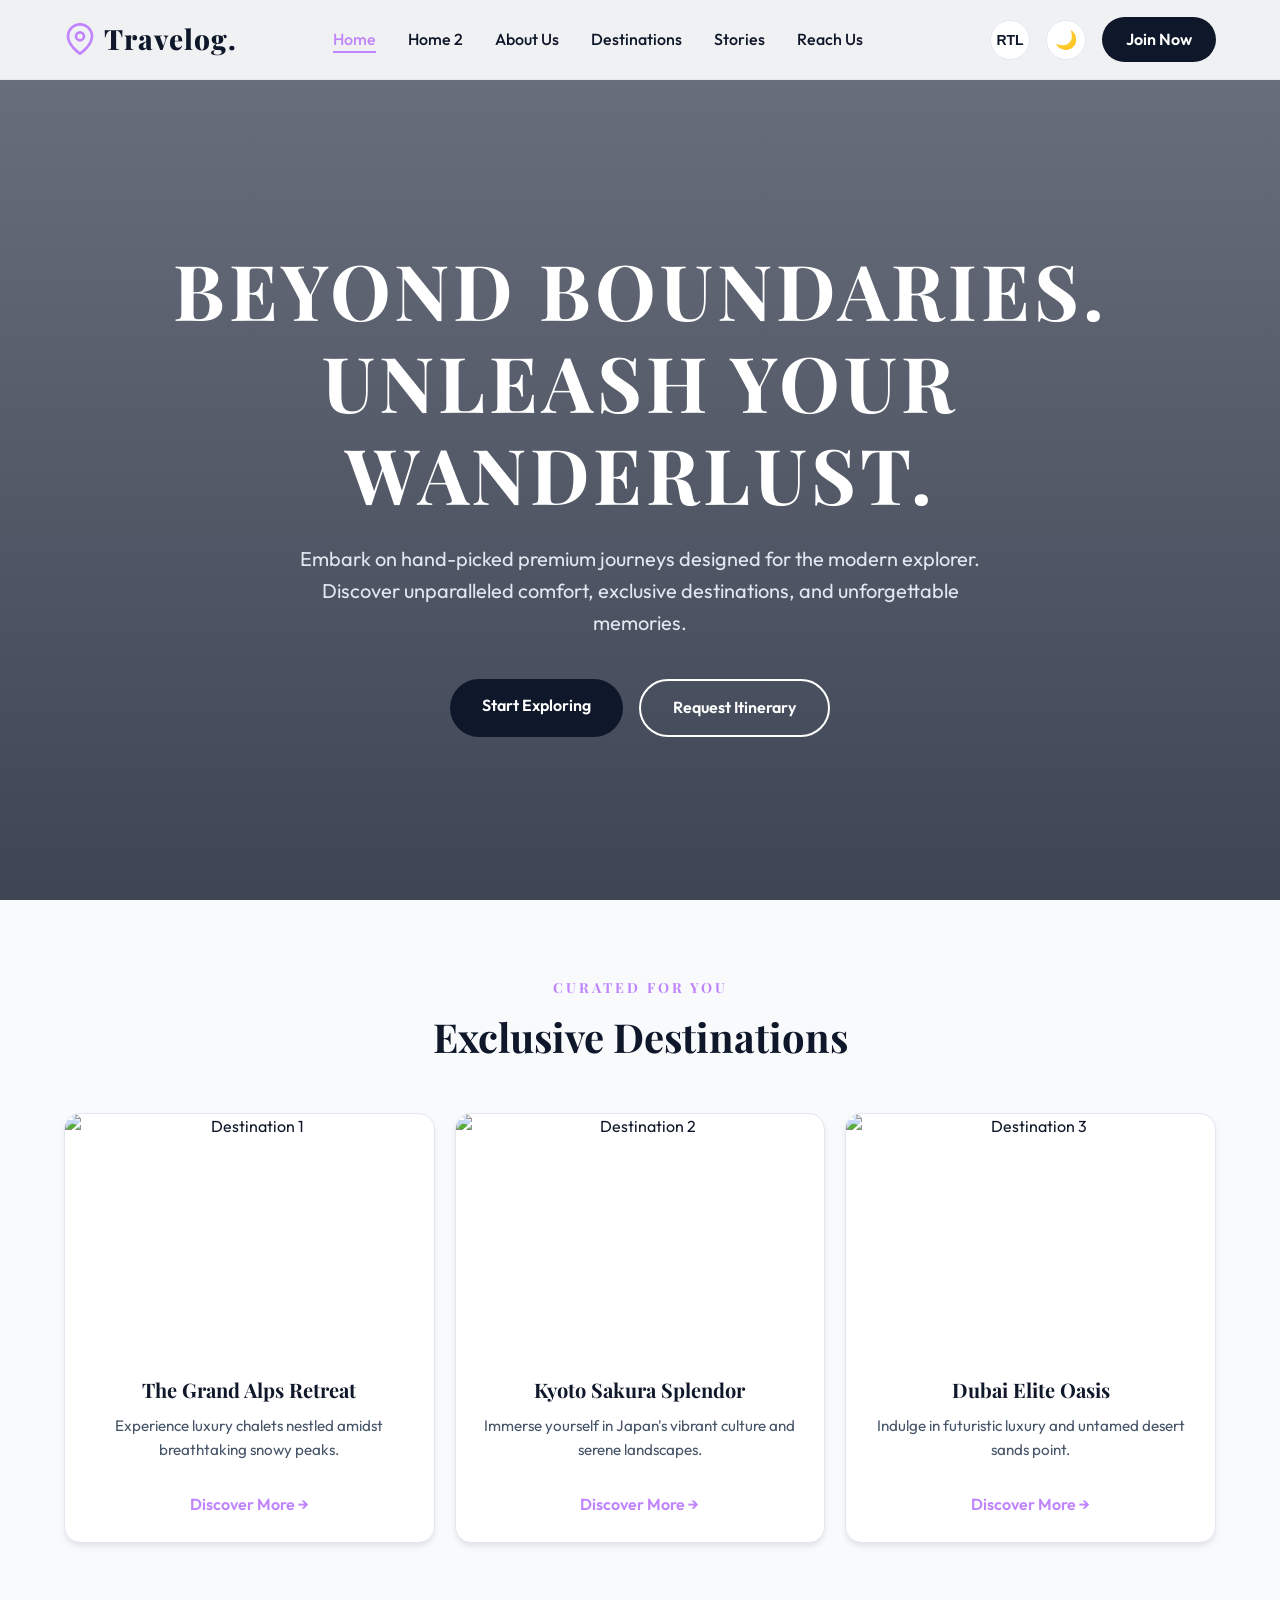
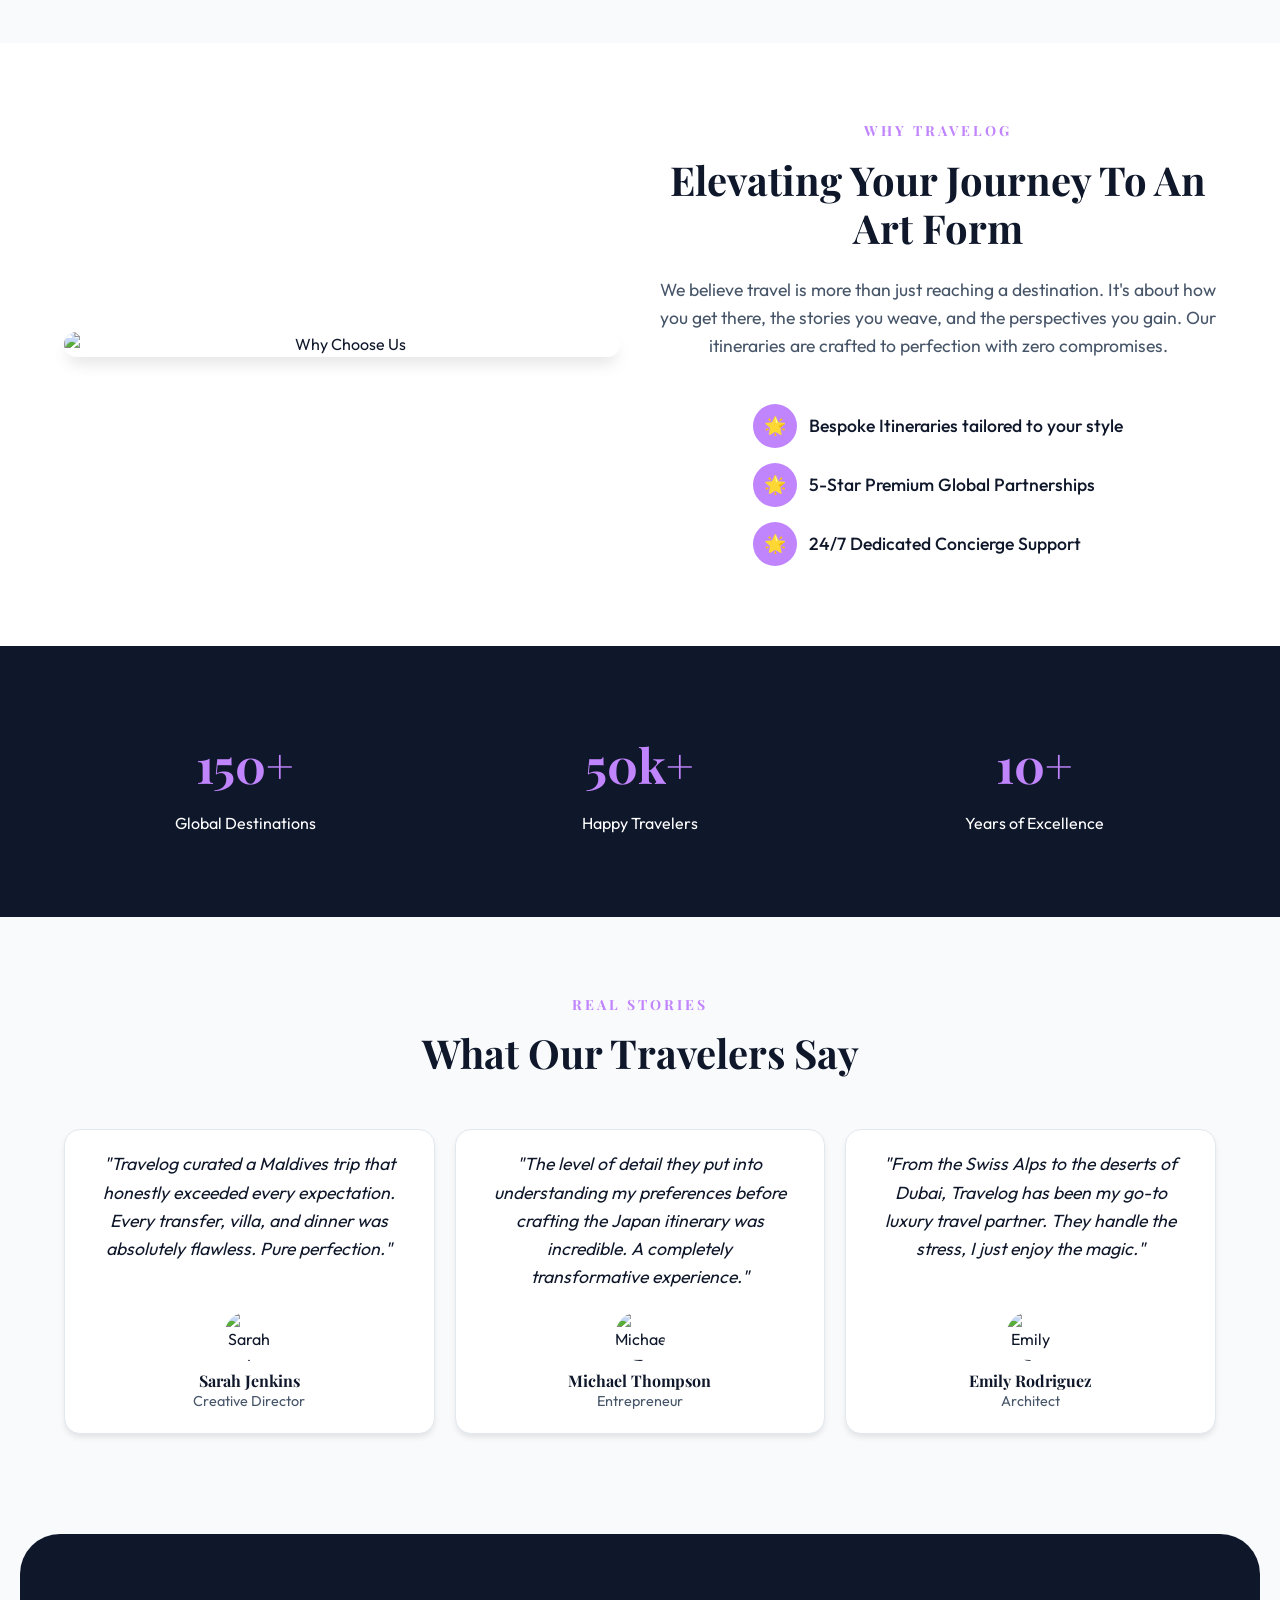
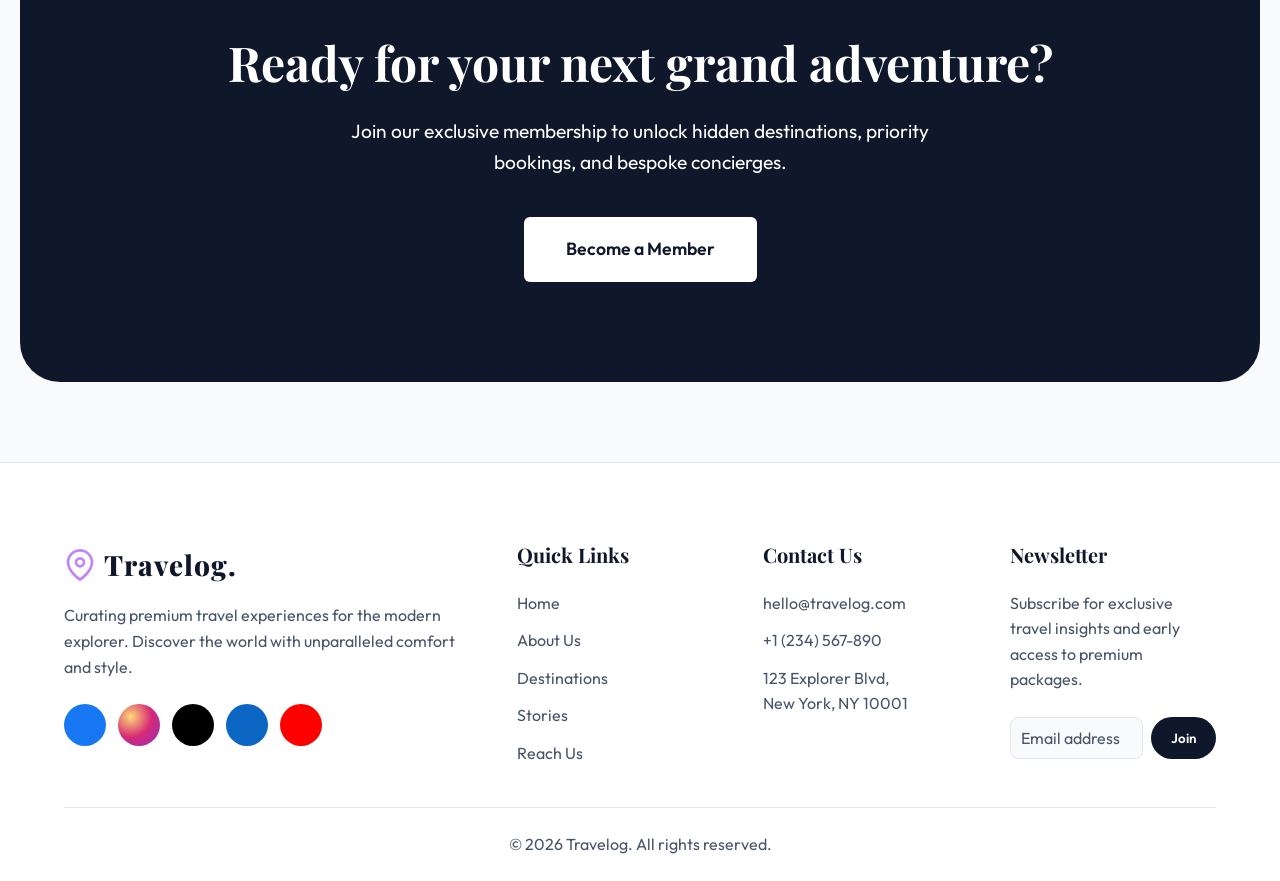
==== commit b89c6de6: "U" ====
--- a/index.html
+++ b/index.html
@@ -26,9 +26,10 @@
             <ul class="nav-links">
                 <li><a href="index.html" class="active">Home</a></li>
                 <li><a href="home2.html">Home 2</a></li>
+                                <li><a href="about.html">About Us</a></li>
+
                 <li><a href="services.html">Destinations</a></li>
                 <li><a href="blog.html">Stories</a></li>
-                <li><a href="about.html">About Us</a></li>
                 <li><a href="contact.html">Reach Us</a></li>
                 <li><button class="theme-toggle" aria-label="Toggle Theme">🌙</button></li>
                 <li class="nav-btn-mobile"><a href="signup.html" class="btn btn-primary"
@@ -506,7 +507,7 @@
                     <h3>Quick Links</h3>
                     <div class="footer-links">
                         <a href="index.html">Home</a>
-                                                <a href="about.html">About Us</a>
+                        <a href="about.html">About Us</a>
 
                         <a href="services.html">Destinations</a>
                         <a href="blog.html">Stories</a>
--- a/style.css
+++ b/style.css
@@ -758,7 +758,7 @@
   flex-direction: column;
   align-items: center;
   background: var(--bg-color);
-  padding: 60px 20px;
+  padding: 80px 20px 60px;
   position: relative;
   overflow-y: auto;
 }
